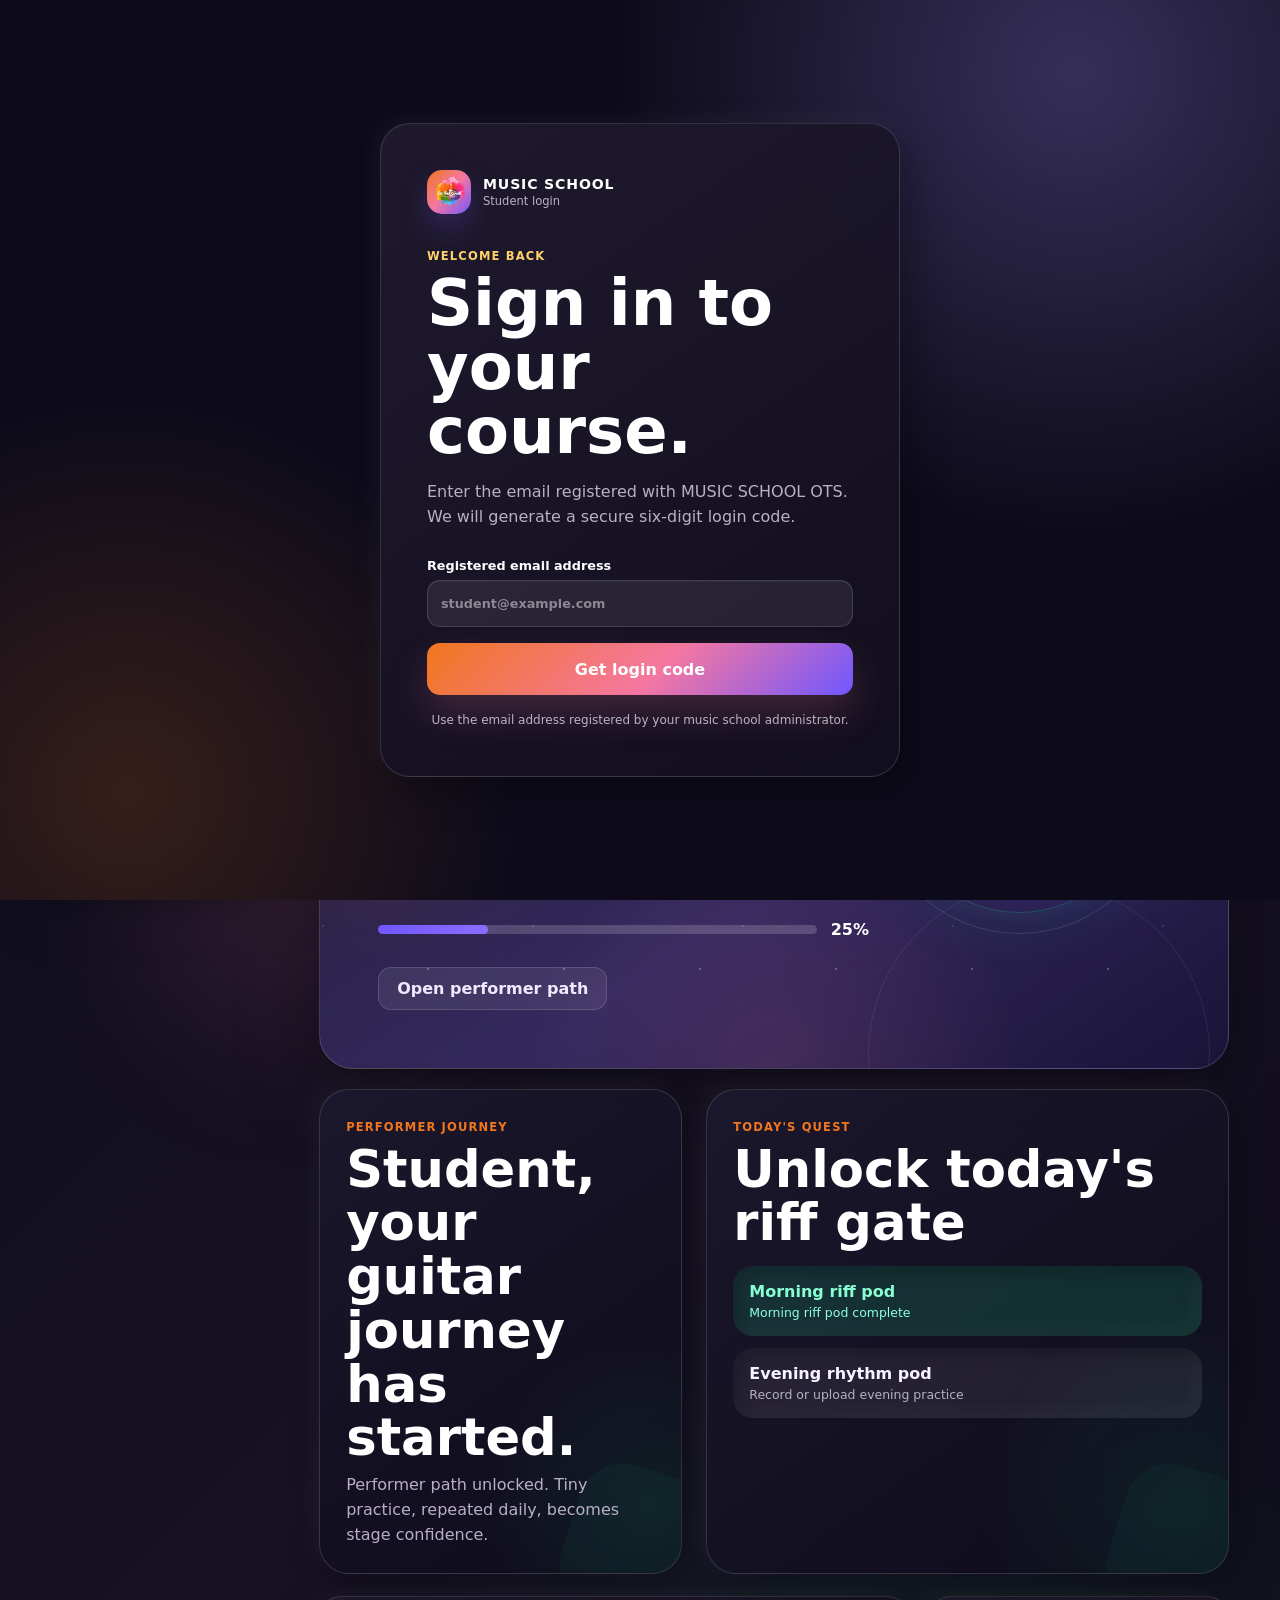
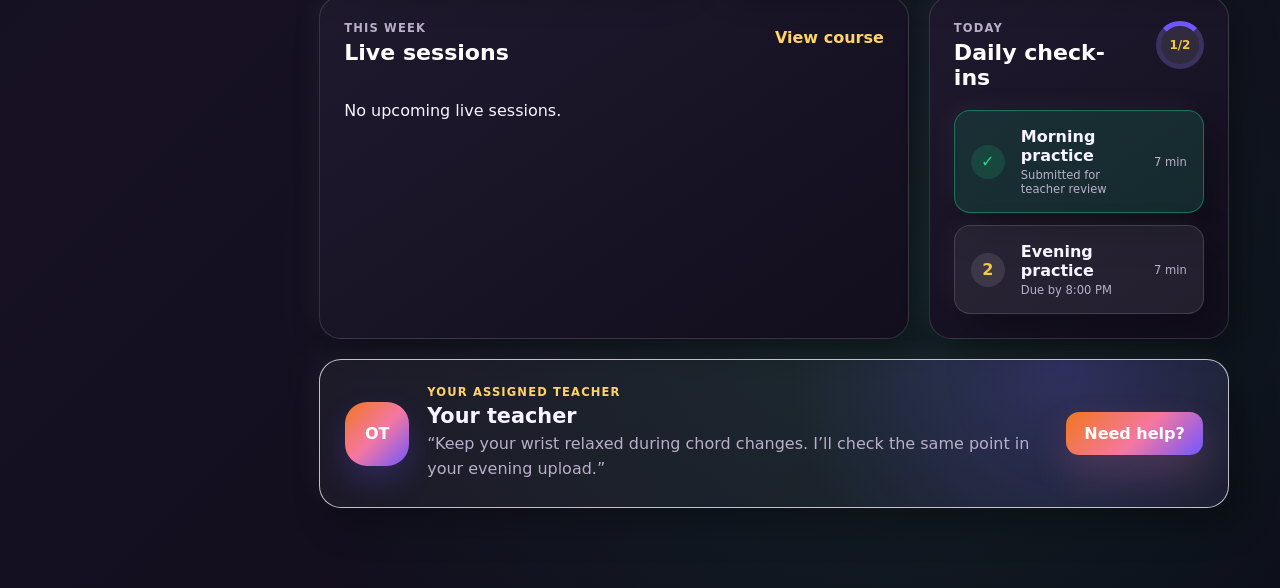
==== index.html @ 5a582634 "Add files via upload" ====
<!doctype html>
<html lang="en">
<head>
  <meta charset="utf-8">
  <meta name="viewport" content="width=device-width, initial-scale=1">
  <meta name="theme-color" content="#111426">
  <meta name="description" content="MUSIC SCHOOL OTS guided 12-week music learning app">
  <title>MUSIC SCHOOL OTS</title>
  <link rel="icon" type="image/png" sizes="32x32" href="favicon-32x32.png">
  <link rel="icon" type="image/png" sizes="16x16" href="favicon-16x16.png">
  <link rel="apple-touch-icon" sizes="180x180" href="apple-touch-icon.png">
  <link rel="manifest" href="manifest.webmanifest">
  <link rel="stylesheet" href="styles.css">
</head>
<body>
  <div class="ambient ambient-one"></div>
  <div class="ambient ambient-two"></div>

  <div class="onboarding" id="student-auth">
    <div class="onboarding-panel auth-panel">
      <div class="brand-lockup">
        <span class="brand-mark"><img src="brand-logo-transparent.png" alt="On The Streets"></span>
        <span>
          <strong>MUSIC SCHOOL</strong>
          <small>Student login</small>
        </span>
      </div>
      <div class="onboarding-copy">
        <p class="eyebrow">WELCOME BACK</p>
        <h1>Sign in to your course.</h1>
        <p>Enter the email registered with MUSIC SCHOOL OTS. We will generate a secure six-digit login code.</p>
      </div>
      <form id="student-email-form" class="stack-form">
        <label>
          Registered email address
          <input id="student-login-email" name="email" type="email" autocomplete="email" placeholder="student@example.com" required>
        </label>
        <button class="button button-primary button-large" type="submit">Get login code</button>
      </form>
      <form id="student-otp-form" class="stack-form" hidden>
        <p class="auth-destination"><span id="otp-delivery-message">Code sent to</span> <strong id="student-otp-email"></strong></p>
        <label>
          Six-digit login code
          <input id="student-login-otp" name="otp" inputmode="numeric" autocomplete="one-time-code" pattern="[0-9]{6}" maxlength="6" placeholder="000000" required>
        </label>
        <button class="button button-primary button-large" type="submit">Verify and sign in</button>
        <button class="text-button auth-back" id="student-change-email" type="button">Use a different email</button>
      </form>
      <div class="development-otp" id="development-otp" hidden>
        <span>Temporary login code</span>
        <strong id="development-otp-code"></strong>
      </div>
      <p class="auth-error" id="student-auth-error" hidden></p>
      <div class="admission-card" id="student-admission-card" hidden>
        <span class="admission-icon">OTS</span>
        <div>
          <strong>We would love to have you as a student.</strong>
          <p>Your email is not added to the current student list yet. Please contact us, and we will arrange a short interview before you step into the course.</p>
          <a class="button button-primary" id="student-apply-whatsapp" href="https://wa.me/919841610111?text=Hi%20MUSIC%20SCHOOL%20OTS%2C%20I%20wanna%20apply%20for%20the%20music%20course." target="_blank" rel="noopener">Apply now on WhatsApp</a>
        </div>
      </div>
      <p class="microcopy">Use the email address registered by your music school administrator.</p>
    </div>
  </div>

  <div class="practice-gate" id="practice-gate" hidden>
    <section class="practice-gate-card">
      <span class="practice-gate-icon">7</span>
      <p class="eyebrow">DAILY PRACTICE REQUIRED</p>
      <h1 id="practice-gate-title">Upload your morning practice</h1>
      <p id="practice-gate-message">Your course path opens after today's required practice is submitted. Home, Check-in, Feedback and Profile stay open.</p>
      <div class="practice-gate-actions">
        <button class="button button-primary button-large" id="practice-gate-upload">Upload practice now</button>
        <button class="button button-secondary" id="practice-gate-snooze">Snooze reminder for 10 minutes</button>
      </div>
      <small>Snoozing hides this reminder. The Course tab stays paused until practice is submitted.</small>
    </section>
  </div>

  <div class="app-shell" id="app-shell" inert aria-hidden="true">
    <aside class="sidebar">
      <div class="brand-lockup sidebar-brand">
        <span class="brand-mark"><img src="brand-logo-transparent.png" alt="On The Streets"></span>
        <span>
          <strong>MUSIC SCHOOL</strong>
          <small>12-week guided course</small>
        </span>
      </div>

      <nav class="side-nav" aria-label="Primary navigation">
        <button class="nav-item is-active" data-view="home">
          <svg viewBox="0 0 24 24" aria-hidden="true"><path d="M3 11.5 12 4l9 7.5v8a1 1 0 0 1-1 1h-5v-6H9v6H4a1 1 0 0 1-1-1z"/></svg>
          <span>Home</span>
        </button>
        <button class="nav-item" data-view="course">
          <svg viewBox="0 0 24 24" aria-hidden="true"><path d="M5 4h11a3 3 0 0 1 3 3v13H7a3 3 0 0 1-3-3V5a1 1 0 0 1 1-1Zm2 12h9V7H7a1 1 0 0 0-1 1v8.17A3 3 0 0 1 7 16Z"/></svg>
          <span>Course</span>
        </button>
        <button class="nav-item" data-view="checkin">
          <svg viewBox="0 0 24 24" aria-hidden="true"><path d="M4 6h11a2 2 0 0 1 2 2v1l4-2v10l-4-2v1a2 2 0 0 1-2 2H4a2 2 0 0 1-2-2V8a2 2 0 0 1 2-2Zm2 6 2.5 2.5L14 9l-1.5-1.5-4 4-1-1Z"/></svg>
          <span>Check-in</span>
        </button>
        <button class="nav-item" data-view="feedback">
          <svg viewBox="0 0 24 24" aria-hidden="true"><path d="M4 4h16a2 2 0 0 1 2 2v10a2 2 0 0 1-2 2H9l-5 3v-3a2 2 0 0 1-2-2V6a2 2 0 0 1 2-2Zm3 5h10V7H7Zm0 4h7v-2H7Z"/></svg>
          <span>Feedback</span>
        </button>
        <button class="nav-item" data-view="profile">
          <svg viewBox="0 0 24 24" aria-hidden="true"><path d="M12 12a4 4 0 1 0 0-8 4 4 0 0 0 0 8Zm-8 8a8 8 0 0 1 16 0Z"/></svg>
          <span>Profile</span>
        </button>
      </nav>

      <div class="sidebar-support">
        <span class="status-dot"></span>
        <div>
          <strong>Your teacher is active</strong>
          <small>Typical review: within 12 hours</small>
        </div>
      </div>
    </aside>

    <div class="main-column">
      <header class="topbar">
        <div class="mobile-brand">
          <span class="brand-mark"><img src="brand-logo-transparent.png" alt="On The Streets"></span>
          <strong>MUSIC SCHOOL</strong>
        </div>
        <div class="topbar-copy">
          <p class="eyebrow" id="today-label">MONDAY, 15 JUNE</p>
          <h2 id="topbar-title">Your learning dashboard</h2>
        </div>
        <div class="topbar-actions">
          <button class="icon-button" id="notification-button" aria-label="Notifications">
            <svg viewBox="0 0 24 24" aria-hidden="true"><path d="M18 16v-5a6 6 0 1 0-12 0v5l-2 2h16Zm-8 4h4a2 2 0 0 1-4 0Z"/></svg>
            <span class="notification-dot"></span>
          </button>
          <button class="avatar-button" data-view="profile" aria-label="Open profile" id="avatar-button">R</button>
        </div>
      </header>

      <main>
        <section class="view is-active" id="view-home" data-title="Your learning dashboard">
          <div class="hero-card">
            <div class="hero-content">
              <p class="eyebrow light">GUITAR CRASH COURSE</p>
              <h1>Week <span id="hero-week">3</span> performer path</h1>
              <p id="hero-goal">Everyone is aiming to become a performer. See where you stand, then move one practice pod forward.</p>
              <div class="hero-progress-row">
                <div class="progress-track progress-track-dark">
                  <span id="hero-progress-bar"></span>
                </div>
                <strong id="hero-progress-text">25%</strong>
              </div>
              <button class="button button-light" data-view="course">Open performer path</button>
            </div>
            <div class="hero-orbit" aria-hidden="true">
              <span class="orbit-ring"></span>
              <span class="orbit-core">W<span id="orbit-week">3</span></span>
            </div>
          </div>

          <section class="week-focus-grid" aria-label="Teacher week goal and notes">
            <article class="week-goal-card clay-card">
              <span class="quest-kicker">GOAL FOR THIS WEEK</span>
              <h2 id="dashboard-week-goal">Complete your weekly practice goal.</h2>
              <p id="dashboard-week-focus">Your teacher will set the exact focus for this week.</p>
              <div class="teacher-goal-progress">
                <div class="progress-track progress-track-dark">
                  <span id="dashboard-week-progress-bar"></span>
                </div>
                <strong id="dashboard-week-progress-text">0%</strong>
              </div>
              <small id="dashboard-week-pods">0 of 4 practice pods completed</small>
            </article>

            <article class="teacher-notes-card clay-card">
              <span class="quest-kicker">NOTES BOX</span>
              <h2>Notes from <span data-teacher-first-name>your teacher</span></h2>
              <p id="dashboard-teacher-notes">Your teacher's notes will appear here after the weekly plan is updated.</p>
            </article>
          </section>

          <div class="stats-grid">
            <article class="stat-card">
              <span class="stat-label">Practice streak</span>
              <strong><span id="streak-count">6</span> days</strong>
              <small>Best streak: 11 days</small>
            </article>
            <article class="stat-card">
              <span class="stat-label">Weekly attendance</span>
              <strong>2 sessions</strong>
              <small>Tuesday and Friday</small>
            </article>
            <article class="stat-card">
              <span class="stat-label">Teacher reviews</span>
              <strong id="review-count">9 received</strong>
              <small>Average response: 6 hours</small>
            </article>
          </div>

          <section class="motivation-grid">
            <article class="quest-card clay-card" id="first-login-quest">
              <span class="quest-kicker">PERFORMER JOURNEY</span>
              <h2 id="welcome-quest-title">You chose guitar. That is the first stage win.</h2>
              <p id="welcome-quest-copy">Stay tiny and consistent. Every practice video is proof that you are moving closer to stage confidence.</p>
            </article>

            <article class="quest-card clay-card">
              <span class="quest-kicker">TODAY'S QUEST</span>
              <h2>Unlock today's riff gate</h2>
              <div class="quest-pods" id="daily-quest-pods">
                <button class="quest-pod" type="button" data-quest-pod="morning" data-checkin-period="morning">
                  <strong>Morning riff pod</strong>
                  <span id="morning-quest-status">Waiting for practice</span>
                </button>
                <button class="quest-pod" type="button" data-quest-pod="evening" data-checkin-period="evening">
                  <strong>Evening rhythm pod</strong>
                  <span id="evening-quest-status">Waiting for practice</span>
                </button>
              </div>
            </article>
          </section>

          <section class="performer-journey-panel">
            <div class="journey-copy">
              <p class="journey-kicker">GUITAR CRASH COURSE JOURNEY</p>
              <h2 id="performer-title">Your week goal performer path.</h2>
              <p id="performer-copy">Move one practice pod forward at a time. This path shows your weekly activity and the next stage you are working toward.</p>
            </div>
            <div class="journey-experience">
              <section class="speedometer-card" aria-label="Weekly activity speedometer">
                <div class="journey-stats journey-speed-stats">
                  <article>
                    <strong id="group-active-count">10</strong>
                    <span>students moving</span>
                  </article>
                  <article>
                    <strong id="your-journey-rank">#1</strong>
                    <span>your current stand</span>
                  </article>
                  <article>
                    <strong id="group-pods-count">0</strong>
                    <span>pods this week</span>
                  </article>
                </div>
                <div class="speedometer-gauge">
                  <svg viewBox="0 0 240 140" role="img" aria-label="This week activity progress">
                    <path class="gauge-track" pathLength="100" d="M28 116 A92 92 0 0 1 212 116"></path>
                    <path class="gauge-fill" id="weekly-activity-arc" pathLength="100" d="M28 116 A92 92 0 0 1 212 116"></path>
                  </svg>
                  <div class="gauge-center">
                    <strong><span id="weekly-activity-count">0</span>/<span id="weekly-activity-target">4</span></strong>
                    <span>This week activity</span>
                  </div>
                </div>
                <h3 id="weekly-activity-message">Start with one practice pod today.</h3>
                <div class="activity-mini-track" id="activity-mini-track" aria-label="Weekly milestone steps"></div>
              </section>

              <section class="space-roadmap-card" aria-label="Performer roadmap">
                <div class="roadmap-title-row">
                  <div>
                    <span>Performer Roadmap</span>
                    <strong id="roadmap-action-title">Move your badge through this week's goal</strong>
                  </div>
                  <button class="journey-cta" id="view-leaderboard-button" type="button">View leaderboard</button>
                </div>
                <div class="performer-map space-roadmap" id="performer-map"></div>
              </section>
            </div>
          </section>

          <section class="hall-panel">
            <div class="hall-heading">
              <div>
                <p class="journey-kicker">GUITAR HALL OF FAME</p>
                <h2 id="hall-title">Recent performers from your batch</h2>
              </div>
              <span id="hall-week-copy">Week progress</span>
            </div>
            <div class="fame-strip" id="hall-of-fame-list"></div>
            <div class="weekly-progress-list" id="weekly-progress-list"></div>
            <div class="leaderboard-list" id="leaderboard-list"></div>
          </section>

          <div class="dashboard-grid">
            <section class="panel">
              <div class="section-heading">
                <div>
                  <p class="eyebrow">THIS WEEK</p>
                  <h2>Live sessions</h2>
                </div>
                <button class="text-button" data-view="course">View course</button>
              </div>
              <div class="session-list">
                <article class="session-card">
                  <div class="session-date">
                    <strong>TUE</strong>
                    <span>16</span>
                  </div>
                  <div class="session-copy">
                    <span class="tag tag-purple">Session 1</span>
                    <h3>Chord shapes and timing</h3>
                    <p>6:00 PM - 6:45 PM with <span data-teacher-display-name>Your teacher</span></p>
                  </div>
                  <button class="button button-secondary join-session" data-room="ots-weekly-session-1">Join classroom</button>
                </article>
                <article class="session-card">
                  <div class="session-date">
                    <strong>FRI</strong>
                    <span>19</span>
                  </div>
                  <div class="session-copy">
                    <span class="tag tag-yellow">Session 2</span>
                    <h3>Strumming and weekly review</h3>
                    <p>6:00 PM - 6:45 PM with <span data-teacher-display-name>Your teacher</span></p>
                  </div>
                  <button class="button button-secondary join-session" data-room="ots-weekly-session-2">Join classroom</button>
                </article>
              </div>
            </section>

            <section class="panel daily-panel">
              <div class="section-heading">
                <div>
                  <p class="eyebrow">TODAY</p>
                  <h2>Daily check-ins</h2>
                </div>
                <span class="completion-ring" id="daily-ring">1/2</span>
              </div>
              <div class="daily-list">
                <button class="daily-item is-complete" data-view="checkin" id="home-morning-item">
                  <span class="check-icon">✓</span>
                  <span>
                    <strong>Morning practice</strong>
                    <small id="home-morning-status">Reviewed by your teacher</small>
                  </span>
                  <span class="daily-time">7 min</span>
                </button>
                <button class="daily-item" data-view="checkin" id="home-evening-item">
                  <span class="check-icon">2</span>
                  <span>
                    <strong>Evening practice</strong>
                    <small id="home-evening-status">Due by 8:00 PM</small>
                  </span>
                  <span class="daily-time">7 min</span>
                </button>
              </div>
            </section>
          </div>

          <section class="teacher-banner">
            <div class="teacher-avatar" data-teacher-initials>OT</div>
            <div>
              <p class="eyebrow">YOUR ASSIGNED TEACHER</p>
              <h2 data-teacher-display-name>Your teacher</h2>
              <p>“Keep your wrist relaxed during chord changes. I’ll check the same point in your evening upload.”</p>
            </div>
            <button class="button button-primary open-help-call">Need help?</button>
          </section>
        </section>

        <section class="view" id="view-course" data-title="Your 12-week course">
          <div class="page-intro">
            <div>
              <p class="eyebrow">PERSONALISED LEARNING PATH</p>
              <h1 id="course-heading">Your 12-week <span id="course-instrument">Guitar</span> course</h1>
              <p id="course-description">Each week combines teacher-led sessions with your personal daily practice plan.</p>
            </div>
            <div class="course-progress-card">
              <strong id="course-progress-percent">25%</strong>
              <span>Course progress</span>
            </div>
          </div>

          <div class="course-summary panel">
            <div>
              <span class="summary-number" id="course-summary-weeks">12</span>
              <span>Structured weeks</span>
            </div>
            <div>
              <span class="summary-number" id="course-summary-sessions">24</span>
              <span>Live sessions</span>
            </div>
            <div>
              <span class="summary-number" id="course-summary-practice">168</span>
              <span>Practice check-ins</span>
            </div>
            <div>
              <span class="summary-number">1</span>
              <span>Final performance</span>
            </div>
          </div>

          <div class="week-list" id="week-list"></div>
        </section>

        <section class="view" id="view-checkin" data-title="Daily practice check-in">
          <div class="page-intro">
            <div>
              <p class="eyebrow">DAILY ACCOUNTABILITY</p>
              <h1 id="practice-plan-title">Two videos. 7 mins of focus.</h1>
              <p id="practice-plan-description">Aim for 7 mins. Even a 1-minute practice can be submitted for review and earns partial progress points.</p>
            </div>
            <div class="streak-pill">
              <span class="status-dot"></span>
              <strong><span id="checkin-streak">6</span>-day streak</strong>
            </div>
          </div>

          <div class="teacher-focus">
            <div class="teacher-avatar small" data-teacher-initials>OT</div>
            <div>
              <span class="tag tag-purple">Teacher focus</span>
              <p>Keep your wrist relaxed and practise the G-to-C change slowly.</p>
            </div>
          </div>

          <div class="checkin-grid">
            <article class="upload-card" data-period="morning">
              <div class="upload-heading">
                <div>
                  <p class="eyebrow">MORNING</p>
                  <h2 id="morning-practice-requirement">7-minute focus goal</h2>
                </div>
                <span class="upload-status is-reviewed" id="morning-status-badge">Reviewed</span>
              </div>
              <div class="video-preview" id="morning-preview">
                <span class="video-placeholder-icon">▶</span>
                <strong id="morning-file-label">morning-practice.mp4</strong>
                <small id="morning-upload-time">Uploaded at 7:18 AM</small>
              </div>
              <div class="practice-action-row">
                <button class="button button-primary" type="button" data-record-practice="morning">Record video</button>
                <label class="button button-secondary upload-label">
                  Upload video
                  <input type="file" accept="video/*" data-upload-input="morning" hidden>
                </label>
              </div>
              <button class="button button-primary submit-upload" data-submit-upload="morning" hidden>Submit morning video</button>
              <button class="text-button remove-pending-upload" data-remove-upload="morning" hidden>Remove pending upload</button>
            </article>

            <article class="upload-card" data-period="evening">
              <div class="upload-heading">
                <div>
                  <p class="eyebrow">EVENING</p>
                  <h2 id="evening-practice-requirement">7-minute focus goal</h2>
                </div>
                <span class="upload-status" id="evening-status-badge">Due today</span>
              </div>
              <div class="video-preview is-empty" id="evening-preview">
                <span class="video-placeholder-icon">+</span>
                <strong id="evening-file-label">Record or upload a video</strong>
                <small id="evening-upload-time">Due by 8:00 PM</small>
              </div>
              <div class="practice-action-row">
                <button class="button button-primary" type="button" data-record-practice="evening">Record video</button>
                <label class="button button-secondary upload-label">
                  Upload video
                  <input type="file" accept="video/*" data-upload-input="evening" hidden>
                </label>
              </div>
              <button class="button button-primary submit-upload" data-submit-upload="evening" hidden>Submit evening video</button>
              <button class="text-button remove-pending-upload" data-remove-upload="evening" hidden>Remove pending upload</button>
            </article>
          </div>

          <section class="panel">
            <div class="section-heading">
              <div>
                <p class="eyebrow">THIS WEEK</p>
                <h2>Check-in history</h2>
              </div>
              <span class="tag tag-green">10 of 12 submitted</span>
            </div>
            <div class="history-list" id="history-list"></div>
          </section>
        </section>

        <section class="view" id="view-feedback" data-title="Teacher feedback">
          <div class="page-intro">
            <div>
              <p class="eyebrow">COMMENTS AND CORRECTIONS</p>
              <h1>Feedback from <span data-teacher-first-name>your teacher</span></h1>
              <p>Use each review as the focus for your next practice check-in.</p>
            </div>
            <button class="button button-primary open-help-call">Set up a help call</button>
          </div>

          <div class="help-call-banner" id="scheduled-call-banner" hidden>
            <div>
              <span class="tag tag-green">Help call scheduled</span>
              <h3 id="scheduled-call-title">Wednesday at 7:00 PM</h3>
              <p><span data-teacher-first-name>Your teacher</span> will meet you for a focused correction call.</p>
            </div>
            <div class="help-call-actions">
              <button class="button button-primary" id="join-help-classroom">Join classroom</button>
              <button class="text-button" id="cancel-help-call">Cancel</button>
            </div>
          </div>

          <div class="feedback-list" id="feedback-list"></div>
        </section>

        <section class="view" id="view-profile" data-title="Profile and preferences">
          <div class="page-intro">
            <div>
              <p class="eyebrow">YOUR ACCOUNT</p>
              <h1>Profile and preferences</h1>
              <p>Manage student details, practice reminders and parent visibility.</p>
            </div>
          </div>

          <div class="profile-grid">
            <section class="panel">
              <div class="profile-heading">
                <div class="profile-avatar" id="profile-avatar">R</div>
                <div>
                  <h2 id="profile-display-name">Riya</h2>
                  <p><span id="profile-display-instrument">Guitar</span> learner · Week <span id="profile-display-week">3</span> of 12</p>
                </div>
              </div>
              <form id="profile-form" class="stack-form compact">
                <label>
                  Login email
                  <input id="profile-email" type="email" disabled>
                </label>
                <label>
                  Student name
                  <input id="profile-name" required>
                </label>
                <label>
                  Learning goal
                  <input id="profile-goal" required>
                </label>
                <button class="button button-primary" type="submit">Save profile</button>
              </form>
            </section>

            <section class="panel preferences-panel">
              <p class="eyebrow">NOTIFICATIONS</p>
              <h2>Keep the routine on track</h2>
              <label class="toggle-row">
                <span>
                  <strong>Morning reminder</strong>
                  <small>Reminder at 7:00 AM</small>
                </span>
                <input type="checkbox" data-setting="morningReminder" checked>
                <span class="toggle"></span>
              </label>
              <label class="toggle-row">
                <span>
                  <strong>Evening reminder</strong>
                  <small>Reminder at 7:00 PM</small>
                </span>
                <input type="checkbox" data-setting="eveningReminder" checked>
                <span class="toggle"></span>
              </label>
              <label class="toggle-row">
                <span>
                  <strong>Parent progress updates</strong>
                  <small>Weekly attendance and practice report</small>
                </span>
                <input type="checkbox" data-setting="parentUpdates" checked>
                <span class="toggle"></span>
              </label>
            </section>
          </div>

          <section class="teacher-banner profile-teacher">
            <div class="teacher-avatar" data-teacher-initials>OT</div>
            <div>
              <p class="eyebrow">ASSIGNED TEACHER</p>
              <h2 data-teacher-display-name>Your teacher</h2>
              <p>Available for two scheduled sessions weekly and focused help calls when needed.</p>
            </div>
            <button class="button button-secondary open-help-call">Request call</button>
          </section>

          <button class="danger-link" id="student-logout">Sign out of student account</button>
        </section>
      </main>
    </div>

    <nav class="bottom-nav" aria-label="Mobile navigation">
      <button class="nav-item is-active" data-view="home">
        <svg viewBox="0 0 24 24" aria-hidden="true"><path d="M3 11.5 12 4l9 7.5v8a1 1 0 0 1-1 1h-5v-6H9v6H4a1 1 0 0 1-1-1z"/></svg>
        <span>Home</span>
      </button>
      <button class="nav-item" data-view="course">
        <svg viewBox="0 0 24 24" aria-hidden="true"><path d="M5 4h11a3 3 0 0 1 3 3v13H7a3 3 0 0 1-3-3V5a1 1 0 0 1 1-1Zm2 12h9V7H7a1 1 0 0 0-1 1v8.17A3 3 0 0 1 7 16Z"/></svg>
        <span>Course</span>
      </button>
      <button class="nav-item" data-view="checkin">
        <svg viewBox="0 0 24 24" aria-hidden="true"><path d="M4 6h11a2 2 0 0 1 2 2v1l4-2v10l-4-2v1a2 2 0 0 1-2 2H4a2 2 0 0 1-2-2V8a2 2 0 0 1 2-2Zm2 6 2.5 2.5L14 9l-1.5-1.5-4 4-1-1Z"/></svg>
        <span>Check-in</span>
      </button>
      <button class="nav-item" data-view="feedback">
        <svg viewBox="0 0 24 24" aria-hidden="true"><path d="M4 4h16a2 2 0 0 1 2 2v10a2 2 0 0 1-2 2H9l-5 3v-3a2 2 0 0 1-2-2V6a2 2 0 0 1 2-2Zm3 5h10V7H7Zm0 4h7v-2H7Z"/></svg>
        <span>Feedback</span>
      </button>
      <button class="nav-item" data-view="profile">
        <svg viewBox="0 0 24 24" aria-hidden="true"><path d="M12 12a4 4 0 1 0 0-8 4 4 0 0 0 0 8Zm-8 8a8 8 0 0 1 16 0Z"/></svg>
        <span>Profile</span>
      </button>
    </nav>
  </div>

  <dialog class="modal" id="help-call-modal">
    <form method="dialog" class="modal-card" id="help-call-form">
      <button class="modal-close" value="cancel" aria-label="Close">×</button>
      <p class="eyebrow">EXTRA TEACHER SUPPORT</p>
      <h2>Set up a help call</h2>
      <p>Choose a 20-minute slot with <span data-teacher-first-name>your teacher</span> for a focused correction or question.</p>
      <div class="slot-grid" id="slot-grid"></div>
      <label>
        What do you need help with?
        <textarea id="help-topic" rows="3" placeholder="Example: I am struggling with the G-to-C transition."></textarea>
      </label>
      <button class="button button-primary button-large" id="confirm-help-call" value="default">Confirm help call</button>
    </form>
  </dialog>

  <dialog class="modal" id="welcome-modal">
    <div class="modal-card celebration-card">
      <p class="eyebrow">FIRST STEP UNLOCKED</p>
      <h2 id="welcome-modal-title">Congrats on choosing to learn a new skill.</h2>
      <p>You can definitely do this. Start with one small practice pod today, and let the streak build from there.</p>
      <button class="button button-primary button-large" id="welcome-modal-close" type="button">Start my journey</button>
    </div>
  </dialog>

  <dialog class="modal recorder-modal" id="practice-recorder-modal">
    <div class="modal-card recorder-card">
      <button class="modal-close" id="close-practice-recorder" type="button" aria-label="Close">X</button>
      <p class="eyebrow" id="recorder-period-label">MORNING PRACTICE</p>
      <h2>Record inside the app</h2>
      <p id="recorder-helper">Allow camera and microphone, then record your practice video.</p>
      <div class="recorder-stage">
        <video id="practice-recorder-preview" autoplay muted playsinline></video>
        <div class="recorder-empty" id="practice-recorder-empty">
          <strong>Camera preview</strong>
          <small>Recording starts only after you press Start.</small>
        </div>
      </div>
      <div class="recorder-timer" id="practice-recorder-timer">00:00</div>
      <div class="recorder-actions">
        <button class="button button-primary" id="start-practice-recording" type="button">Start recording</button>
        <button class="button button-secondary" id="stop-practice-recording" type="button" disabled>Stop</button>
        <button class="button button-primary" id="use-practice-recording" type="button" disabled>Use this video</button>
      </div>
    </div>
  </dialog>

  <dialog class="classroom-modal" id="classroom-modal">
    <div class="classroom-shell">
      <header class="classroom-header">
        <div>
          <p class="eyebrow">OTS CLASSROOM</p>
          <h2>Live lesson with <span data-teacher-display-name>Your teacher</span></h2>
        </div>
        <button class="modal-close classroom-close" id="close-classroom" type="button" aria-label="Leave classroom">X</button>
      </header>
      <div class="classroom-stage">
        <video id="classroom-preview" autoplay muted playsinline></video>
        <div class="classroom-empty" id="classroom-empty">
          <span data-teacher-initials>OT</span>
          <strong>Camera preview</strong>
          <small>Allow camera and microphone to prepare for class.</small>
        </div>
      </div>
      <div class="classroom-controls">
        <button class="button button-secondary" id="toggle-classroom-mic" type="button">Mute microphone</button>
        <button class="button button-secondary" id="toggle-classroom-camera" type="button">Turn camera off</button>
        <a class="button button-primary" id="open-live-room" href="#" target="classroom-room">Enter live room</a>
      </div>
      <p class="classroom-note">The live room opens inside this app. Camera preview stays local until you enter the room.</p>
      <iframe id="classroom-frame" name="classroom-room" title="OTS live classroom" allow="camera; microphone; fullscreen; display-capture" hidden></iframe>
    </div>
  </dialog>

  <div class="toast" id="toast" role="status" aria-live="polite"></div>

  <script src="app.js"></script>
</body>
</html>
---- styles.css ----
:root {
  --navy: #111426;
  --navy-soft: #24283e;
  --purple: #7057ff;
  --purple-dark: #5840e8;
  --purple-pale: #eeeafe;
  --cream: #fff8ee;
  --yellow: #ffc857;
  --green: #1e9b68;
  --green-pale: #e7f7ef;
  --ink: #171923;
  --muted: #686d7c;
  --line: #dedfe7;
  --surface: #ffffff;
  --background: #f6f4f9;
  --danger: #bd3a47;
  --shadow: 0 20px 55px rgba(36, 27, 78, 0.1);
  --clay-shadow: 10px 14px 28px rgba(104, 88, 177, 0.16), -8px -8px 20px rgba(255, 255, 255, 0.92);
  --clay-inset: inset 7px 7px 16px rgba(104, 88, 177, 0.13), inset -8px -8px 18px rgba(255, 255, 255, 0.9);
  --radius-xl: 30px;
  --radius-lg: 22px;
  --radius-md: 16px;
}

* {
  box-sizing: border-box;
}

html {
  scroll-behavior: smooth;
}

body {
  margin: 0;
  min-width: 320px;
  background:
    radial-gradient(circle at 12% 8%, rgba(255, 210, 112, 0.38), transparent 28%),
    radial-gradient(circle at 88% 10%, rgba(190, 174, 255, 0.48), transparent 30%),
    linear-gradient(135deg, #fff8ee 0%, #f6f2ff 44%, #eef8ff 100%);
  color: var(--ink);
  font-family: Inter, ui-sans-serif, system-ui, -apple-system, BlinkMacSystemFont, "Segoe UI", sans-serif;
  -webkit-font-smoothing: antialiased;
}

button,
input,
select,
textarea {
  font: inherit;
}

button {
  color: inherit;
}

.ambient {
  position: fixed;
  z-index: -1;
  border-radius: 50%;
  filter: blur(90px);
  opacity: 0.26;
  pointer-events: none;
}

.ambient-one {
  width: 340px;
  height: 340px;
  top: -140px;
  right: 8%;
  background: #baaaff;
}

.ambient-two {
  width: 300px;
  height: 300px;
  bottom: -120px;
  left: 12%;
  background: #ffe1a1;
}

[hidden] {
  display: none !important;
}

.app-shell {
  min-height: 100vh;
}

.practice-gate {
  position: fixed;
  inset: 0;
  z-index: 95;
  display: grid;
  place-items: center;
  padding: 22px;
  background:
    radial-gradient(circle at 18% 18%, rgba(245, 119, 161, 0.16), transparent 28%),
    radial-gradient(circle at 82% 20%, rgba(98, 87, 158, 0.24), transparent 32%),
    rgba(6, 5, 14, 0.9);
  backdrop-filter: blur(18px);
}

.practice-gate-card {
  position: relative;
  overflow: hidden;
  width: min(520px, 100%);
  padding: clamp(28px, 6vw, 48px);
  border-radius: var(--radius-xl);
  border: 1px solid rgba(244, 240, 255, 0.14);
  background:
    radial-gradient(circle at 50% -10%, rgba(245, 119, 161, 0.2), transparent 36%),
    radial-gradient(circle at 88% 18%, rgba(25, 230, 140, 0.12), transparent 28%),
    linear-gradient(145deg, rgba(28, 24, 45, 0.98), rgba(13, 11, 26, 0.96));
  box-shadow: 0 34px 90px rgba(0, 0, 0, 0.48), inset 0 1px 0 rgba(255, 255, 255, 0.08);
  color: #f4f0ff;
  text-align: center;
}

.practice-gate-card::before {
  position: absolute;
  inset: 0;
  opacity: 0.46;
  background-image:
    radial-gradient(circle, rgba(255, 255, 255, 0.5) 0 1px, transparent 1.5px),
    radial-gradient(circle, rgba(255, 255, 255, 0.22) 0 1px, transparent 1.5px);
  background-position: 28px 22px, 86px 74px;
  background-size: 120px 130px, 170px 160px;
  content: "";
}

.practice-gate-card::after {
  position: absolute;
  right: -90px;
  bottom: -120px;
  width: 260px;
  height: 260px;
  border-radius: 50%;
  background: radial-gradient(circle, rgba(240, 119, 30, 0.26), transparent 64%);
  content: "";
}

.practice-gate-card > * {
  position: relative;
  z-index: 1;
}

.practice-gate-icon {
  display: grid;
  width: 72px;
  height: 72px;
  margin: 0 auto 22px;
  place-items: center;
  border-radius: 24px;
  background: linear-gradient(135deg, #f0771e, #f577a1);
  color: white;
  font-size: 2rem;
  font-weight: 900;
  box-shadow: 0 16px 34px rgba(245, 119, 161, 0.28);
}

.practice-gate-card h1 {
  margin: 9px 0 12px;
  color: #ffffff;
  font-size: clamp(2rem, 7vw, 3.4rem);
  line-height: 1;
  letter-spacing: -0.04em;
}

.practice-gate-card > p:not(.eyebrow) {
  margin: 0 auto 22px;
  color: rgba(244, 240, 255, 0.72);
  line-height: 1.6;
}

.practice-gate-actions {
  display: grid;
  gap: 10px;
}

.practice-gate-actions .button {
  min-height: 58px;
}

.practice-gate-actions .button-secondary {
  border: 1px solid rgba(244, 240, 255, 0.16);
  background: rgba(244, 240, 255, 0.1);
  color: #ffffff;
  box-shadow: none;
}

.practice-gate-card small {
  display: block;
  margin-top: 18px;
  color: rgba(244, 240, 255, 0.62);
  line-height: 1.5;
}

.app-shell.is-practice-locked [data-view="course"] {
  opacity: 0.48;
}

.sidebar {
  position: fixed;
  inset: 0 auto 0 0;
  z-index: 20;
  display: flex;
  width: 248px;
  flex-direction: column;
  padding: 28px 22px;
  background: var(--navy);
  color: white;
}

.brand-lockup {
  display: flex;
  align-items: center;
  gap: 12px;
}

.brand-lockup > span:last-child {
  display: grid;
  gap: 2px;
}

.brand-lockup strong {
  font-size: 0.88rem;
  letter-spacing: 0.06em;
}

.brand-lockup small {
  color: #aeb3c7;
  font-size: 0.72rem;
}

.brand-mark {
  display: grid;
  width: 44px;
  height: 44px;
  place-items: center;
  border-radius: 15px;
  overflow: hidden;
  background: #e5f7f8;
  box-shadow: inset 0 0 0 1px rgba(255, 255, 255, 0.55), 0 14px 30px rgba(112, 87, 255, 0.2);
}

.brand-mark img {
  width: 86%;
  height: 86%;
  object-fit: contain;
}

.sidebar-brand {
  margin-bottom: 42px;
}

.side-nav {
  display: grid;
  gap: 8px;
}

.nav-item {
  display: flex;
  align-items: center;
  gap: 13px;
  width: 100%;
  border: 0;
  border-radius: 14px;
  background: transparent;
  color: #aeb3c7;
  cursor: pointer;
  font-weight: 700;
  transition: 160ms ease;
}

.side-nav .nav-item {
  padding: 13px 14px;
  text-align: left;
}

.nav-item svg,
.icon-button svg {
  width: 21px;
  height: 21px;
  fill: currentColor;
}

.nav-item:hover,
.nav-item:focus-visible {
  color: white;
  background: rgba(255, 255, 255, 0.06);
}

.nav-item.is-active {
  background: var(--purple);
  color: white;
}

.sidebar-support {
  display: flex;
  gap: 10px;
  margin-top: auto;
  padding: 15px;
  border: 1px solid rgba(255, 255, 255, 0.1);
  border-radius: 16px;
  background: rgba(255, 255, 255, 0.05);
}

.sidebar-support div {
  display: grid;
  gap: 3px;
}

.sidebar-support strong {
  font-size: 0.78rem;
}

.sidebar-support small {
  color: #9ca2ba;
  font-size: 0.68rem;
  line-height: 1.4;
}

.status-dot {
  display: inline-block;
  flex: 0 0 auto;
  width: 9px;
  height: 9px;
  margin-top: 4px;
  border-radius: 50%;
  background: #39d98a;
  box-shadow: 0 0 0 4px rgba(57, 217, 138, 0.13);
}

.main-column {
  min-height: 100vh;
  margin-left: 248px;
}

.topbar {
  position: sticky;
  top: 0;
  z-index: 15;
  display: flex;
  min-height: 86px;
  align-items: center;
  justify-content: space-between;
  padding: 15px clamp(22px, 4vw, 56px);
  border-bottom: 1px solid rgba(222, 223, 231, 0.75);
  background: rgba(246, 244, 249, 0.88);
  backdrop-filter: blur(18px);
}

.topbar-copy h2 {
  margin: 3px 0 0;
  font-size: 1.15rem;
}

.topbar-actions {
  display: flex;
  align-items: center;
  gap: 10px;
}

.mobile-brand {
  display: none;
  align-items: center;
  gap: 10px;
}

.mobile-brand .brand-mark {
  width: 38px;
  height: 38px;
  border-radius: 13px;
}

.mobile-brand strong {
  font-size: 0.76rem;
}

.icon-button,
.avatar-button {
  position: relative;
  display: grid;
  width: 42px;
  height: 42px;
  place-items: center;
  border: 1px solid var(--line);
  border-radius: 50%;
  background: white;
  cursor: pointer;
}

.avatar-button {
  border-color: var(--navy);
  background: var(--navy);
  color: white;
  font-weight: 800;
}

.notification-dot {
  position: absolute;
  top: 7px;
  right: 7px;
  width: 7px;
  height: 7px;
  border: 2px solid white;
  border-radius: 50%;
  background: var(--purple);
}

main {
  width: min(1180px, 100%);
  margin: 0 auto;
  padding: 38px clamp(22px, 4vw, 56px) 80px;
}

.view {
  display: none;
  animation: view-in 220ms ease;
}

.view.is-active {
  display: block;
}

@keyframes view-in {
  from {
    opacity: 0;
    transform: translateY(6px);
  }
  to {
    opacity: 1;
    transform: translateY(0);
  }
}

.eyebrow {
  margin: 0;
  color: var(--purple);
  font-size: 0.72rem;
  font-weight: 900;
  letter-spacing: 0.1em;
}

.eyebrow.light {
  color: var(--yellow);
}

h1,
h2,
h3,
p {
  overflow-wrap: anywhere;
}

.hero-card {
  position: relative;
  display: grid;
  min-height: 340px;
  grid-template-columns: minmax(0, 1.35fr) minmax(220px, 0.65fr);
  overflow: hidden;
  padding: clamp(30px, 5vw, 58px);
  border-radius: var(--radius-xl);
  background:
    radial-gradient(circle at 80% 10%, rgba(112, 87, 255, 0.46), transparent 38%),
    var(--navy);
  color: white;
  box-shadow: var(--shadow);
}

.hero-card::after {
  position: absolute;
  right: -50px;
  bottom: -110px;
  width: 300px;
  height: 300px;
  border: 1px solid rgba(255, 255, 255, 0.12);
  border-radius: 50%;
  content: "";
}

.hero-content {
  position: relative;
  z-index: 2;
}

.hero-content h1 {
  margin: 12px 0 10px;
  font-size: clamp(2.6rem, 6vw, 4.8rem);
  line-height: 0.95;
}

.hero-content > p:not(.eyebrow) {
  max-width: 590px;
  margin: 0 0 25px;
  color: #c8ccda;
  font-size: 1.02rem;
  line-height: 1.65;
}

.hero-progress-row {
  display: flex;
  max-width: 540px;
  align-items: center;
  gap: 14px;
  margin-bottom: 26px;
}

.progress-track {
  height: 9px;
  flex: 1;
  overflow: hidden;
  border-radius: 999px;
  background: #e4e2ec;
}

.progress-track span {
  display: block;
  width: 25%;
  height: 100%;
  border-radius: inherit;
  background: var(--purple);
  transition: width 300ms ease;
}

.progress-track-dark {
  background: rgba(255, 255, 255, 0.16);
}

.progress-track-dark span {
  background: var(--yellow);
}

.hero-orbit {
  position: relative;
  z-index: 2;
  display: grid;
  min-height: 220px;
  place-items: center;
}

.orbit-ring {
  position: absolute;
  width: 220px;
  height: 220px;
  border: 1px solid rgba(255, 255, 255, 0.2);
  border-radius: 50%;
}

.orbit-ring::before,
.orbit-ring::after {
  position: absolute;
  border: 1px solid rgba(255, 255, 255, 0.12);
  border-radius: 50%;
  content: "";
}

.orbit-ring::before {
  inset: 24px;
}

.orbit-ring::after {
  inset: -22px;
}

.orbit-core {
  display: grid;
  width: 120px;
  height: 120px;
  place-items: center;
  border-radius: 50%;
  background: var(--purple);
  box-shadow: 0 0 50px rgba(112, 87, 255, 0.45);
  font-size: 2.2rem;
  font-weight: 900;
}

.button {
  display: inline-flex;
  min-height: 43px;
  align-items: center;
  justify-content: center;
  padding: 0 18px;
  border: 0;
  border-radius: 13px;
  cursor: pointer;
  font-weight: 800;
  text-decoration: none;
  transition: 160ms ease;
}

.button:hover,
.button:focus-visible {
  transform: translateY(-1px);
}

.button-primary {
  background: var(--purple);
  color: white;
  box-shadow: 0 9px 22px rgba(112, 87, 255, 0.22);
}

.button-primary:hover,
.button-primary:focus-visible {
  background: var(--purple-dark);
}

.button-secondary {
  border: 1px solid var(--line);
  background: white;
  color: var(--navy);
}

.button-light {
  background: white;
  color: var(--navy);
}

.button-large {
  min-height: 52px;
}

.text-button {
  padding: 7px 0;
  border: 0;
  background: transparent;
  color: var(--purple);
  cursor: pointer;
  font-weight: 800;
}

.stats-grid {
  display: grid;
  grid-template-columns: repeat(3, minmax(0, 1fr));
  gap: 16px;
  margin: 20px 0;
}

.stat-card,
.panel {
  border: 1px solid rgba(222, 223, 231, 0.9);
  border-radius: var(--radius-lg);
  background: var(--surface);
  box-shadow: 0 10px 30px rgba(35, 29, 69, 0.045);
}

.stat-card {
  display: grid;
  gap: 5px;
  padding: 22px;
}

.stat-card strong {
  font-size: 1.35rem;
}

.stat-card small,
.stat-label {
  color: var(--muted);
  font-size: 0.78rem;
}

.stat-label {
  font-weight: 700;
}

.dashboard-grid {
  display: grid;
  grid-template-columns: minmax(0, 1.35fr) minmax(300px, 0.65fr);
  gap: 20px;
}

.panel {
  padding: 24px;
}

.section-heading {
  display: flex;
  align-items: flex-start;
  justify-content: space-between;
  gap: 16px;
  margin-bottom: 20px;
}

.section-heading h2,
.upload-heading h2,
.preferences-panel h2 {
  margin: 5px 0 0;
  font-size: 1.38rem;
}

.session-list,
.daily-list,
.history-list,
.feedback-list {
  display: grid;
  gap: 12px;
}

.session-card {
  display: grid;
  grid-template-columns: 58px minmax(0, 1fr) auto;
  align-items: center;
  gap: 15px;
  padding: 15px;
  border: 1px solid var(--line);
  border-radius: var(--radius-md);
}

.session-date {
  display: grid;
  min-height: 58px;
  place-items: center;
  border-radius: 14px;
  background: var(--purple-pale);
  color: var(--purple);
}

.session-date strong {
  font-size: 0.65rem;
  letter-spacing: 0.08em;
}

.session-date span {
  font-size: 1.25rem;
  font-weight: 900;
}

.session-copy h3 {
  margin: 7px 0 4px;
  font-size: 1rem;
}

.session-copy p {
  margin: 0;
  color: var(--muted);
  font-size: 0.78rem;
}

.tag {
  display: inline-flex;
  width: fit-content;
  align-items: center;
  min-height: 23px;
  padding: 0 9px;
  border-radius: 999px;
  font-size: 0.65rem;
  font-weight: 900;
}

.tag-purple {
  background: var(--purple-pale);
  color: var(--purple);
}

.tag-yellow {
  background: #fff3d8;
  color: #8c6200;
}

.tag-green {
  background: var(--green-pale);
  color: var(--green);
}

.completion-ring {
  display: grid;
  width: 48px;
  height: 48px;
  place-items: center;
  border: 5px solid var(--purple-pale);
  border-top-color: var(--purple);
  border-radius: 50%;
  color: var(--purple);
  font-size: 0.75rem;
  font-weight: 900;
}

.daily-item {
  display: grid;
  grid-template-columns: 38px minmax(0, 1fr) auto;
  align-items: center;
  gap: 12px;
  width: 100%;
  padding: 16px;
  border: 1px solid var(--line);
  border-radius: var(--radius-md);
  background: white;
  cursor: pointer;
  text-align: left;
}

.daily-item.is-complete {
  border-color: #bee7d2;
  background: var(--green-pale);
}

.check-icon {
  display: grid;
  width: 34px;
  height: 34px;
  place-items: center;
  border-radius: 50%;
  background: var(--purple-pale);
  color: var(--purple);
  font-weight: 900;
}

.is-complete .check-icon {
  background: var(--green);
  color: white;
}

.daily-item > span:nth-child(2) {
  display: grid;
  gap: 3px;
}

.daily-item small,
.daily-time {
  color: var(--muted);
  font-size: 0.72rem;
}

.teacher-banner {
  display: grid;
  grid-template-columns: auto minmax(0, 1fr) auto;
  align-items: center;
  gap: 18px;
  margin-top: 20px;
  padding: 25px;
  border-radius: var(--radius-lg);
  background: var(--cream);
}

.teacher-avatar,
.profile-avatar {
  display: grid;
  width: 64px;
  height: 64px;
  place-items: center;
  border-radius: 22px;
  background: var(--purple);
  color: white;
  font-weight: 900;
}

.teacher-avatar.small {
  width: 48px;
  height: 48px;
  border-radius: 16px;
}

.teacher-banner h2 {
  margin: 5px 0 4px;
  font-size: 1.3rem;
}

.teacher-banner p:last-child {
  max-width: 680px;
  margin: 0;
  color: var(--muted);
  line-height: 1.55;
}

.page-intro {
  display: flex;
  align-items: flex-end;
  justify-content: space-between;
  gap: 24px;
  margin-bottom: 25px;
}

.page-intro h1 {
  margin: 8px 0 8px;
  font-size: clamp(2rem, 5vw, 3.45rem);
  line-height: 1.05;
}

.page-intro p:last-child {
  max-width: 720px;
  margin: 0;
  color: var(--muted);
  line-height: 1.65;
}

.course-progress-card {
  display: grid;
  min-width: 150px;
  gap: 3px;
  padding: 20px;
  border-radius: var(--radius-lg);
  background: var(--navy);
  color: white;
  text-align: center;
}

.course-progress-card strong {
  font-size: 2rem;
}

.course-progress-card span {
  color: #afb4c7;
  font-size: 0.76rem;
}

.course-summary {
  display: grid;
  grid-template-columns: repeat(4, 1fr);
  gap: 1px;
  margin-bottom: 18px;
  padding: 0;
  overflow: hidden;
}

.course-summary > div {
  display: grid;
  gap: 4px;
  padding: 22px;
  border-right: 1px solid var(--line);
  text-align: center;
}

.course-summary > div:last-child {
  border-right: 0;
}

.summary-number {
  color: var(--purple);
  font-size: 1.65rem;
  font-weight: 900;
}

.course-summary div span:last-child {
  color: var(--muted);
  font-size: 0.76rem;
}

.week-list {
  display: grid;
  gap: 12px;
}

.week-card {
  overflow: hidden;
  border: 1px solid var(--line);
  border-radius: var(--radius-lg);
  background: white;
}

.week-card.is-current {
  border-color: var(--purple);
  box-shadow: 0 14px 35px rgba(112, 87, 255, 0.1);
}

.week-card.is-locked {
  opacity: 0.68;
}

.week-toggle {
  display: grid;
  grid-template-columns: 54px minmax(0, 1fr) auto;
  align-items: center;
  gap: 15px;
  width: 100%;
  padding: 18px;
  border: 0;
  background: transparent;
  cursor: pointer;
  text-align: left;
}

.week-number {
  display: grid;
  width: 52px;
  height: 52px;
  place-items: center;
  border-radius: 16px;
  background: var(--purple-pale);
  color: var(--purple);
  font-weight: 900;
}

.is-completed .week-number {
  background: var(--green);
  color: white;
}

.week-title {
  display: grid;
  gap: 4px;
}

.week-title strong {
  font-size: 1rem;
}

.week-title small {
  color: var(--muted);
}

.week-state {
  color: var(--muted);
  font-size: 0.72rem;
  font-weight: 800;
}

.week-details {
  display: none;
  grid-template-columns: minmax(0, 1fr) auto;
  gap: 20px;
  padding: 0 18px 18px 87px;
}

.week-card.is-open .week-details {
  display: grid;
}

.week-details ul {
  display: grid;
  gap: 8px;
  margin: 0;
  padding-left: 20px;
  color: var(--muted);
  line-height: 1.45;
}

.week-milestone {
  min-width: 230px;
  padding: 15px;
  border-radius: 14px;
  background: var(--cream);
}

.week-milestone strong {
  display: block;
  margin-bottom: 4px;
  color: var(--navy);
}

.week-milestone p {
  margin: 0 0 12px;
  color: var(--muted);
  font-size: 0.78rem;
  line-height: 1.5;
}

.streak-pill {
  display: flex;
  align-items: center;
  gap: 9px;
  padding: 13px 17px;
  border: 1px solid #bee7d2;
  border-radius: 999px;
  background: var(--green-pale);
  color: var(--green);
}

.streak-pill .status-dot {
  margin: 0;
}

.teacher-focus {
  display: flex;
  align-items: center;
  gap: 15px;
  margin-bottom: 18px;
  padding: 18px;
  border-radius: var(--radius-lg);
  background: var(--cream);
}

.teacher-focus p {
  margin: 7px 0 0;
  line-height: 1.5;
}

.checkin-grid {
  display: grid;
  grid-template-columns: repeat(2, minmax(0, 1fr));
  gap: 18px;
  margin-bottom: 18px;
}

.upload-card {
  padding: 23px;
  border: 1px solid var(--line);
  border-radius: var(--radius-lg);
  background: white;
  box-shadow: 0 10px 30px rgba(35, 29, 69, 0.045);
}

.upload-heading {
  display: flex;
  align-items: flex-start;
  justify-content: space-between;
  gap: 15px;
  margin-bottom: 18px;
}

.upload-status {
  display: inline-flex;
  min-height: 28px;
  align-items: center;
  padding: 0 10px;
  border-radius: 999px;
  background: #fff1dc;
  color: #8d6000;
  font-size: 0.68rem;
  font-weight: 900;
}

.upload-status.is-reviewed,
.upload-status.is-submitted {
  background: var(--green-pale);
  color: var(--green);
}

.video-preview {
  display: grid;
  min-height: 210px;
  place-items: center;
  align-content: center;
  gap: 8px;
  margin-bottom: 15px;
  overflow: hidden;
  border-radius: 18px;
  background:
    linear-gradient(rgba(17, 20, 38, 0.72), rgba(17, 20, 38, 0.72)),
    radial-gradient(circle at 20% 20%, #7057ff, #111426);
  color: white;
  text-align: center;
}

.video-preview.is-empty {
  border: 1px dashed #cfc9e9;
  background: var(--purple-pale);
  color: var(--navy);
}

.video-preview video {
  width: 100%;
  height: 210px;
  object-fit: cover;
}

.video-placeholder-icon {
  display: grid;
  width: 52px;
  height: 52px;
  place-items: center;
  border-radius: 50%;
  background: rgba(255, 255, 255, 0.16);
  font-size: 1.2rem;
}

.is-empty .video-placeholder-icon {
  background: white;
  color: var(--purple);
}

.video-preview small {
  color: #c5cad9;
}

.video-preview .practice-duration-warning {
  max-width: 90%;
  padding: 8px 10px;
  border-radius: 12px;
  background: rgba(255, 241, 220, 0.92);
  color: #8d4500;
  font-weight: 800;
}

.is-empty small {
  color: var(--muted);
}

.upload-card .button {
  width: 100%;
  margin-top: 8px;
}

.upload-card .remove-pending-upload {
  width: 100%;
  color: #b93445;
}

.history-row {
  display: grid;
  grid-template-columns: 120px minmax(0, 1fr) auto auto;
  align-items: center;
  gap: 15px;
  padding: 13px 0;
  border-bottom: 1px solid var(--line);
}

.history-row:last-child {
  border-bottom: 0;
}

.history-row strong {
  font-size: 0.85rem;
}

.history-row span {
  color: var(--muted);
  font-size: 0.78rem;
}

.help-call-banner {
  display: flex;
  align-items: center;
  justify-content: space-between;
  gap: 18px;
  margin-bottom: 18px;
  padding: 20px 23px;
  border: 1px solid #bce4d0;
  border-radius: var(--radius-lg);
  background: var(--green-pale);
}

.help-call-banner h3 {
  margin: 7px 0 3px;
}

.help-call-banner p {
  margin: 0;
  color: var(--muted);
}

.help-call-actions {
  display: flex;
  align-items: center;
  gap: 12px;
}

.feedback-card {
  display: grid;
  grid-template-columns: auto minmax(0, 1fr);
  gap: 16px;
  padding: 23px;
  border: 1px solid var(--line);
  border-radius: var(--radius-lg);
  background: white;
}

.feedback-card h3 {
  margin: 8px 0 5px;
}

.feedback-card p {
  margin: 0;
  color: var(--muted);
  line-height: 1.6;
}

.feedback-inputs {
  display: grid;
  gap: 8px;
  margin-top: 14px;
}

.feedback-input {
  display: flex;
  align-items: flex-start;
  gap: 9px;
  padding: 11px 13px;
  border-radius: 13px;
  background: var(--background);
  color: var(--ink);
  font-size: 0.85rem;
}

.feedback-input span {
  display: grid;
  width: 22px;
  height: 22px;
  flex: 0 0 auto;
  place-items: center;
  border-radius: 50%;
  background: var(--purple);
  color: white;
  font-size: 0.68rem;
  font-weight: 900;
}

.profile-grid {
  display: grid;
  grid-template-columns: repeat(2, minmax(0, 1fr));
  gap: 18px;
}

.profile-heading {
  display: flex;
  align-items: center;
  gap: 15px;
  margin-bottom: 25px;
}

.profile-heading h2 {
  margin: 0 0 4px;
}

.profile-heading p {
  margin: 0;
  color: var(--muted);
}

.stack-form {
  display: grid;
  gap: 16px;
}

.stack-form.compact {
  gap: 13px;
}

label {
  display: grid;
  gap: 7px;
  color: var(--navy);
  font-size: 0.8rem;
  font-weight: 800;
}

input,
select,
textarea {
  width: 100%;
  border: 1px solid var(--line);
  border-radius: 13px;
  outline: none;
  background: white;
  color: var(--ink);
}

input,
select {
  height: 47px;
  padding: 0 13px;
}

textarea {
  padding: 12px 13px;
  resize: vertical;
}

input:focus,
select:focus,
textarea:focus {
  border-color: var(--purple);
  box-shadow: 0 0 0 3px rgba(112, 87, 255, 0.12);
}

.toggle-row {
  position: relative;
  display: grid;
  grid-template-columns: minmax(0, 1fr) auto;
  align-items: center;
  gap: 15px;
  padding: 16px 0;
  border-bottom: 1px solid var(--line);
  cursor: pointer;
}

.toggle-row > span:first-child {
  display: grid;
  gap: 4px;
}

.toggle-row small {
  color: var(--muted);
  font-weight: 500;
}

.toggle-row input {
  position: absolute;
  opacity: 0;
  pointer-events: none;
}

.toggle {
  position: relative;
  width: 46px;
  height: 26px;
  border-radius: 999px;
  background: #d6d7df;
  transition: 160ms ease;
}

.toggle::after {
  position: absolute;
  top: 3px;
  left: 3px;
  width: 20px;
  height: 20px;
  border-radius: 50%;
  background: white;
  box-shadow: 0 2px 6px rgba(0, 0, 0, 0.16);
  content: "";
  transition: 160ms ease;
}

.toggle-row input:checked + .toggle {
  background: var(--purple);
}

.toggle-row input:checked + .toggle::after {
  transform: translateX(20px);
}

.profile-teacher {
  margin-top: 18px;
}

.danger-link {
  margin-top: 22px;
  padding: 0;
  border: 0;
  background: transparent;
  color: var(--danger);
  cursor: pointer;
  font-weight: 800;
}

.clay-card,
.stat-card,
.panel,
.upload-card,
.teacher-banner,
.teacher-focus,
.course-progress-card {
  border: 1px solid rgba(255, 255, 255, 0.72);
  box-shadow: var(--clay-shadow);
}

.hero-card {
  border: 1px solid rgba(255, 255, 255, 0.22);
  background:
    radial-gradient(circle at 84% 12%, rgba(255, 200, 87, 0.38), transparent 30%),
    radial-gradient(circle at 20% 0%, rgba(255, 255, 255, 0.18), transparent 32%),
    linear-gradient(135deg, #221c56 0%, #7057ff 52%, #9b8cff 100%);
  box-shadow: 16px 20px 45px rgba(80, 61, 173, 0.26), -8px -8px 24px rgba(255, 255, 255, 0.38);
}

.button,
.nav-item,
.daily-item,
.week-card {
  box-shadow: 6px 8px 18px rgba(93, 76, 162, 0.1), -4px -4px 12px rgba(255, 255, 255, 0.75);
}

.motivation-grid {
  display: grid;
  grid-template-columns: minmax(0, 0.9fr) minmax(0, 1.1fr);
  gap: 18px;
  margin: 0 0 20px;
}

.quest-card {
  position: relative;
  overflow: hidden;
  padding: 25px;
  border-radius: var(--radius-xl);
  background:
    radial-gradient(circle at 90% 10%, rgba(255, 200, 87, 0.35), transparent 34%),
    linear-gradient(145deg, rgba(255, 255, 255, 0.96), rgba(239, 235, 255, 0.92));
}

.quest-card::after {
  position: absolute;
  right: -36px;
  bottom: -48px;
  width: 150px;
  height: 150px;
  border-radius: 46px;
  background: rgba(112, 87, 255, 0.12);
  transform: rotate(18deg);
  content: "";
}

.quest-kicker {
  color: var(--purple);
  font-size: 0.72rem;
  font-weight: 900;
  letter-spacing: 0.1em;
}

.quest-card h2 {
  position: relative;
  z-index: 1;
  margin: 8px 0;
  font-size: clamp(1.45rem, 3vw, 2.2rem);
  line-height: 1.05;
}

.quest-card p {
  position: relative;
  z-index: 1;
  max-width: 580px;
  margin: 0;
  color: var(--muted);
  line-height: 1.55;
}

.quest-pods {
  position: relative;
  z-index: 1;
  display: grid;
  gap: 12px;
  margin-top: 16px;
}

.quest-pod {
  display: grid;
  gap: 4px;
  padding: 16px;
  border-radius: 20px;
  background: #f3efff;
  box-shadow: var(--clay-inset);
}

.quest-pod.is-complete {
  background: #e7f7ef;
  color: var(--green);
}

.quest-pod span {
  color: var(--muted);
  font-size: 0.78rem;
}

.quest-pod.is-complete span {
  color: var(--green);
}

.milestone-panel {
  margin-bottom: 20px;
  background:
    radial-gradient(circle at 92% 0%, rgba(255, 200, 87, 0.28), transparent 26%),
    rgba(255, 255, 255, 0.92);
}

.leaderboard-list {
  display: grid;
  gap: 10px;
}

.leaderboard-row {
  display: grid;
  grid-template-columns: 44px minmax(0, 1fr) auto;
  align-items: center;
  gap: 14px;
  padding: 14px;
  border-radius: 18px;
  background: #f7f4ff;
  box-shadow: var(--clay-inset);
}

.leaderboard-row.is-you {
  background: #fff3d8;
}

.leaderboard-rank {
  display: grid;
  width: 40px;
  height: 40px;
  place-items: center;
  border-radius: 15px;
  background: var(--purple);
  color: white;
  font-weight: 900;
}

.leaderboard-row small,
.leaderboard-score {
  color: var(--muted);
  font-size: 0.78rem;
}

.leaderboard-score {
  font-weight: 900;
}

.practice-action-row,
.recorder-actions {
  display: grid;
  grid-template-columns: repeat(2, minmax(0, 1fr));
  gap: 10px;
}

.practice-action-row .button {
  width: 100%;
}

.recorder-modal {
  width: min(740px, calc(100% - 28px));
}

.recorder-card {
  width: min(680px, 100%);
}

.recorder-stage {
  position: relative;
  display: grid;
  min-height: 300px;
  overflow: hidden;
  place-items: center;
  border-radius: 22px;
  background: var(--navy);
  color: white;
}

.recorder-stage video {
  width: 100%;
  height: 300px;
  object-fit: cover;
}

.recorder-empty {
  position: absolute;
  display: grid;
  gap: 7px;
  place-items: center;
  text-align: center;
}

.recorder-empty small {
  color: #c8ccda;
}

.recorder-timer {
  width: fit-content;
  margin: 14px auto;
  padding: 8px 16px;
  border-radius: 999px;
  background: var(--purple-pale);
  color: var(--purple);
  font-weight: 900;
}

.celebration-card {
  overflow: hidden;
  background:
    radial-gradient(circle at 90% 0%, rgba(255, 200, 87, 0.45), transparent 30%),
    linear-gradient(145deg, white, #f0ebff);
}

.bottom-nav {
  display: none;
}

.onboarding {
  position: fixed;
  inset: 0;
  z-index: 100;
  display: grid;
  overflow-y: auto;
  place-items: center;
  padding: 24px;
  background:
    radial-gradient(circle at 85% 10%, rgba(112, 87, 255, 0.5), transparent 38%),
    var(--navy);
}

.onboarding-panel {
  width: min(560px, 100%);
  padding: clamp(25px, 5vw, 46px);
  border-radius: var(--radius-xl);
  background: white;
  box-shadow: 0 30px 90px rgba(0, 0, 0, 0.25);
}

.auth-panel {
  width: min(520px, 100%);
}

.onboarding-copy {
  margin: 35px 0 28px;
}

.onboarding-copy h1 {
  margin: 8px 0 10px;
  color: var(--navy);
  font-size: clamp(2.2rem, 8vw, 4rem);
  line-height: 1;
}

.onboarding-copy p:last-child,
.microcopy {
  color: var(--muted);
  line-height: 1.6;
}

.microcopy {
  margin: 16px 0 0;
  font-size: 0.75rem;
  text-align: center;
}

.auth-destination {
  margin: 0;
  padding: 13px 15px;
  border-radius: 13px;
  background: var(--purple-pale);
  color: var(--muted);
  font-size: 0.82rem;
  line-height: 1.5;
}

#student-login-otp {
  height: 58px;
  font-size: 1.45rem;
  font-weight: 900;
  letter-spacing: 0.35em;
  text-align: center;
}

.auth-back {
  justify-self: center;
}

.auth-error {
  margin: 15px 0 0;
  padding: 12px 14px;
  border-radius: 12px;
  background: #fff0f1;
  color: var(--danger);
  font-size: 0.8rem;
  font-weight: 750;
  line-height: 1.5;
}

.development-otp {
  display: flex;
  align-items: center;
  justify-content: space-between;
  gap: 14px;
  margin-top: 16px;
  padding: 13px 15px;
  border: 1px dashed #b7abea;
  border-radius: 13px;
  background: #f8f5ff;
  color: var(--muted);
  font-size: 0.76rem;
}

.development-otp strong {
  color: var(--purple);
  font-size: 1.2rem;
  letter-spacing: 0.18em;
}

.admission-card {
  display: grid;
  grid-template-columns: auto minmax(0, 1fr);
  gap: 14px;
  margin-top: 16px;
  padding: 16px;
  border: 1px solid rgba(255, 200, 87, 0.22);
  border-radius: 18px;
  background:
    radial-gradient(circle at 90% 0%, rgba(245, 119, 161, 0.18), transparent 36%),
    rgba(255, 255, 255, 0.08);
  color: var(--ink);
}

.admission-icon {
  display: grid;
  width: 44px;
  height: 44px;
  place-items: center;
  border-radius: 15px;
  background: linear-gradient(135deg, var(--ots-orange, #f0771e), var(--ots-pink, #f577a1), var(--purple));
  color: #ffffff;
  font-size: 0.72rem;
  font-weight: 900;
}

.admission-card strong {
  display: block;
  color: #ffffff;
  font-size: 0.95rem;
}

.admission-card p {
  margin: 7px 0 12px;
  color: rgba(248, 244, 255, 0.72);
  font-size: 0.8rem;
  line-height: 1.55;
}

.admission-card .button {
  width: fit-content;
  min-height: 40px;
  padding: 0 14px;
  font-size: 0.82rem;
}

.modal {
  width: min(560px, calc(100% - 28px));
  padding: 0;
  border: 0;
  border-radius: 26px;
  background: transparent;
}

.modal::backdrop {
  background: rgba(12, 14, 28, 0.62);
  backdrop-filter: blur(7px);
}

.modal-card {
  position: relative;
  padding: 30px;
  border-radius: 26px;
  background: white;
}

.modal-card h2 {
  margin: 8px 0;
  font-size: 2rem;
}

.modal-card > p:not(.eyebrow) {
  margin: 0 0 20px;
  color: var(--muted);
  line-height: 1.55;
}

.modal-close {
  position: absolute;
  top: 18px;
  right: 18px;
  display: grid;
  width: 36px;
  height: 36px;
  place-items: center;
  border: 0;
  border-radius: 50%;
  background: var(--background);
  cursor: pointer;
  font-size: 1.4rem;
}

.slot-grid {
  display: grid;
  grid-template-columns: repeat(3, minmax(0, 1fr));
  gap: 10px;
  margin-bottom: 18px;
}

.slot-option {
  position: relative;
}

.slot-option input {
  position: absolute;
  opacity: 0;
}

.slot-option span {
  display: grid;
  min-height: 68px;
  place-items: center;
  padding: 9px;
  border: 1px solid var(--line);
  border-radius: 14px;
  cursor: pointer;
  font-size: 0.76rem;
  line-height: 1.35;
  text-align: center;
}

.slot-option input:checked + span {
  border-color: var(--purple);
  background: var(--purple-pale);
  color: var(--purple);
  font-weight: 900;
}

.modal-card .button-large {
  width: 100%;
  margin-top: 18px;
}

.classroom-modal {
  width: min(1080px, calc(100% - 24px));
  max-width: none;
  padding: 0;
  border: 0;
  border-radius: 26px;
  background: transparent;
}

.classroom-modal::backdrop {
  background: rgba(8, 10, 21, 0.82);
  backdrop-filter: blur(8px);
}

.classroom-shell {
  padding: 24px;
  border-radius: 26px;
  background: #0d1020;
  color: white;
}

.classroom-header {
  display: flex;
  align-items: flex-start;
  justify-content: space-between;
  gap: 18px;
  margin-bottom: 18px;
}

.classroom-header h2 {
  margin: 6px 0 0;
}

.classroom-close {
  position: static;
  flex: 0 0 auto;
  background: rgba(255, 255, 255, 0.1);
  color: white;
}

.classroom-stage {
  position: relative;
  display: grid;
  min-height: 430px;
  place-items: center;
  overflow: hidden;
  border-radius: 20px;
  background: #171b31;
}

.classroom-stage video,
.classroom-frame {
  width: 100%;
  height: 100%;
  min-height: 430px;
  border: 0;
  object-fit: cover;
}

.classroom-empty {
  position: absolute;
  inset: 0;
  display: grid;
  place-content: center;
  justify-items: center;
  gap: 8px;
  text-align: center;
}

.classroom-empty > span {
  display: grid;
  width: 88px;
  height: 88px;
  place-items: center;
  border-radius: 28px;
  background: var(--purple);
  font-size: 1.5rem;
  font-weight: 900;
}

.classroom-empty small,
.classroom-note {
  color: #aeb3c7;
}

.classroom-controls {
  display: flex;
  flex-wrap: wrap;
  justify-content: center;
  gap: 10px;
  margin-top: 16px;
}

.classroom-note {
  margin: 14px 0 0;
  text-align: center;
  font-size: 0.76rem;
}

.toast {
  position: fixed;
  right: 24px;
  bottom: 24px;
  z-index: 120;
  max-width: min(390px, calc(100% - 48px));
  padding: 14px 18px;
  border-radius: 14px;
  background: var(--navy);
  color: white;
  box-shadow: var(--shadow);
  opacity: 0;
  pointer-events: none;
  transform: translateY(12px);
  transition: 180ms ease;
}

.toast.is-visible {
  opacity: 1;
  transform: translateY(0);
}

/* OTS performer theme - inspired by onthestreets.in and slotbooking.onthestreets.in */
:root {
  --navy: #0d0b1a;
  --navy-soft: #171329;
  --purple: #62579e;
  --purple-dark: #3a315f;
  --purple-pale: rgba(98, 87, 158, 0.22);
  --cream: rgba(244, 240, 255, 0.08);
  --yellow: #f5c842;
  --orange: #f0771e;
  --pink: #f577a1;
  --green: #19e68c;
  --green-pale: rgba(25, 230, 140, 0.14);
  --ink: #f4f0ff;
  --muted: rgba(244, 240, 255, 0.58);
  --line: rgba(244, 240, 255, 0.13);
  --surface: rgba(24, 21, 39, 0.82);
  --background: #0d0b1a;
  --shadow: 0 30px 80px rgba(0, 0, 0, 0.35);
  --clay-shadow: 0 22px 55px rgba(0, 0, 0, 0.34), inset 0 1px 0 rgba(255, 255, 255, 0.08);
  --clay-inset: inset 7px 7px 18px rgba(0, 0, 0, 0.26), inset -6px -6px 18px rgba(255, 255, 255, 0.04);
}

body {
  background:
    radial-gradient(circle at 12% 4%, rgba(245, 119, 161, 0.22), transparent 26%),
    radial-gradient(circle at 86% 0%, rgba(98, 87, 158, 0.52), transparent 32%),
    radial-gradient(circle at 80% 42%, rgba(240, 119, 30, 0.13), transparent 28%),
    #0d0b1a;
  color: var(--ink);
  font-family: "DM Sans", Inter, ui-sans-serif, system-ui, -apple-system, BlinkMacSystemFont, "Segoe UI", sans-serif;
}

.ambient-one {
  background: #62579e;
}

.ambient-two {
  background: #f577a1;
}

.sidebar,
.topbar {
  background: rgba(13, 11, 26, 0.82);
  border-color: rgba(244, 240, 255, 0.1);
  backdrop-filter: blur(22px);
}

.main-column {
  background:
    linear-gradient(180deg, rgba(13, 11, 26, 0), rgba(13, 11, 26, 0.72)),
    radial-gradient(circle at 50% 15%, rgba(245, 119, 161, 0.08), transparent 32%);
}

.mobile-brand small,
.brand-lockup small,
.topbar-copy h2,
.daily-item small,
.daily-time,
.stat-card small,
.stat-label,
.session-copy p,
.page-intro p:last-child,
.feedback-card p,
.profile-heading p,
.toggle-row small,
.history-row span {
  color: var(--muted);
}

.hero-card {
  min-height: 430px;
  border: 1px solid rgba(244, 240, 255, 0.14);
  background:
    linear-gradient(180deg, rgba(255, 255, 255, 0.08), rgba(255, 255, 255, 0)),
    radial-gradient(circle at 72% 22%, rgba(25, 230, 140, 0.28), transparent 18%),
    radial-gradient(circle at 16% 18%, rgba(245, 119, 161, 0.28), transparent 25%),
    linear-gradient(145deg, #100d1f 0%, #19142c 48%, #0d0b1a 100%);
  box-shadow: var(--shadow);
}

.hero-content h1 {
  max-width: 760px;
  color: #ffffff;
  letter-spacing: -0.06em;
}

.hero-content > p:not(.eyebrow) {
  color: rgba(244, 240, 255, 0.68);
}

.orbit-ring {
  border-color: rgba(25, 230, 140, 0.28);
  box-shadow: 0 0 60px rgba(25, 230, 140, 0.16);
}

.orbit-core {
  background: radial-gradient(circle at 30% 20%, #f577a1, #62579e 58%, #141020);
  box-shadow: 0 0 42px rgba(245, 119, 161, 0.46), 0 0 80px rgba(98, 87, 158, 0.32);
}

.progress-track-dark {
  background: rgba(244, 240, 255, 0.13);
}

.progress-track-dark span {
  background: linear-gradient(90deg, #19e68c, #f5c842);
  box-shadow: 0 0 20px rgba(25, 230, 140, 0.32);
}

.button-primary,
.brand-mark,
.nav-item.is-active {
  background: linear-gradient(135deg, #f0771e, #f577a1);
  color: white;
  box-shadow: 0 16px 34px rgba(245, 119, 161, 0.22);
}

.button-secondary,
.button-light,
.daily-item,
.session-card,
.week-card,
.feedback-card,
.upload-card,
.panel,
.stat-card {
  border-color: var(--line);
  background: rgba(24, 21, 39, 0.82);
  color: var(--ink);
  box-shadow: var(--clay-shadow);
}

.button-light {
  background: rgba(244, 240, 255, 0.94);
  color: #0d0b1a;
}

.icon-button {
  background: rgba(244, 240, 255, 0.08);
  border-color: var(--line);
  color: var(--ink);
}

.avatar-button {
  border-color: rgba(245, 119, 161, 0.7);
  background: #f577a1;
  color: white;
}

.quest-card,
.performer-journey-panel,
.hall-panel {
  border: 1px solid rgba(244, 240, 255, 0.13);
  border-radius: 32px;
  background:
    radial-gradient(circle at 85% 10%, rgba(245, 119, 161, 0.18), transparent 32%),
    linear-gradient(145deg, rgba(28, 24, 45, 0.94), rgba(13, 11, 26, 0.92));
  box-shadow: var(--shadow);
}

.quest-card {
  padding: 26px;
}

.quest-card::after {
  background: rgba(25, 230, 140, 0.08);
}

.quest-kicker,
.journey-kicker,
.eyebrow {
  color: #f0771e;
}

.quest-card h2,
.performer-journey-panel h2,
.hall-panel h2 {
  color: #ffffff;
}

.quest-card p,
.journey-copy p,
.milestone-copy {
  color: var(--muted);
}

.quest-pod {
  background: rgba(244, 240, 255, 0.07);
  color: var(--ink);
}

.quest-pod.is-complete {
  background: rgba(25, 230, 140, 0.14);
  color: #88ffd0;
}

.performer-journey-panel {
  position: relative;
  overflow: hidden;
  margin-bottom: 20px;
  padding: clamp(24px, 5vw, 38px);
}

.performer-journey-panel::before {
  position: absolute;
  inset: auto -20% -32% 35%;
  height: 270px;
  border-radius: 50%;
  background: radial-gradient(circle, rgba(98, 87, 158, 0.44), transparent 62%);
  content: "";
}

.journey-copy {
  position: relative;
  z-index: 1;
  max-width: 760px;
}

.journey-copy h2 {
  margin: 10px 0;
  font-size: clamp(2rem, 5vw, 4rem);
  letter-spacing: -0.05em;
  line-height: 0.98;
}

.journey-copy p {
  margin: 0;
  line-height: 1.7;
}

.journey-stats {
  position: relative;
  z-index: 1;
  display: grid;
  grid-template-columns: repeat(3, minmax(0, 1fr));
  gap: 14px;
  margin: 24px 0;
}

.journey-stats article {
  padding: 18px;
  border: 1px solid rgba(244, 240, 255, 0.12);
  border-radius: 22px;
  background: rgba(244, 240, 255, 0.08);
}

.journey-stats strong {
  display: block;
  color: #ffffff;
  font-size: 2rem;
}

.journey-stats span {
  color: var(--muted);
  font-size: 0.78rem;
}

.journey-experience {
  position: relative;
  z-index: 1;
  display: grid;
  grid-template-columns: minmax(280px, 0.78fr) minmax(420px, 1.22fr);
  gap: 20px;
  margin-top: 28px;
}

.speedometer-card {
  position: relative;
  overflow: hidden;
  padding: clamp(22px, 4vw, 34px);
  border: 1px solid rgba(185, 255, 232, 0.24);
  border-radius: 34px;
  background:
    radial-gradient(circle at 50% 12%, rgba(137, 255, 219, 0.48), transparent 30%),
    linear-gradient(180deg, rgba(19, 181, 139, 0.98), rgba(32, 135, 161, 0.94) 54%, rgba(32, 45, 94, 0.96));
  color: #ffffff;
  box-shadow: 0 28px 70px rgba(0, 0, 0, 0.38), inset 0 1px 0 rgba(255, 255, 255, 0.28);
}

.speedometer-card::before {
  position: absolute;
  inset: auto -12% -18% -12%;
  height: 180px;
  background:
    linear-gradient(165deg, transparent 44%, rgba(12, 25, 54, 0.42) 45% 52%, transparent 53%),
    linear-gradient(18deg, rgba(12, 28, 63, 0.58), rgba(103, 145, 202, 0.12));
  clip-path: polygon(0 70%, 16% 45%, 30% 72%, 46% 34%, 62% 74%, 78% 42%, 100% 68%, 100% 100%, 0 100%);
  content: "";
}

.journey-speed-stats {
  grid-template-columns: repeat(3, minmax(0, 1fr));
  margin: 0 0 28px;
}

.journey-speed-stats article {
  border-color: rgba(255, 255, 255, 0.18);
  background: rgba(255, 255, 255, 0.16);
  box-shadow: inset 0 1px 0 rgba(255, 255, 255, 0.18);
  backdrop-filter: blur(16px);
}

.journey-speed-stats span {
  color: rgba(255, 255, 255, 0.78);
}

.performer-journey-panel.is-personal-mode .journey-speed-stats {
  display: none;
}

.performer-journey-panel.is-personal-mode .journey-copy {
  display: none;
}

.performer-journey-panel.is-personal-mode .journey-experience {
  grid-template-columns: minmax(280px, 0.78fr) minmax(420px, 1.22fr);
  margin-top: 0;
}

.performer-journey-panel.is-personal-mode .space-roadmap-card {
  min-height: 560px;
}

.performer-journey-panel.is-personal-mode .speedometer-card {
  display: grid;
  align-content: center;
  min-height: 560px;
  border-color: rgba(244, 240, 255, 0.12);
  background:
    radial-gradient(circle at 44% 18%, rgba(25, 230, 140, 0.16), transparent 22%),
    linear-gradient(180deg, rgba(24, 21, 39, 0.68), rgba(13, 11, 26, 0.7));
}

.performer-journey-panel.is-personal-mode .speedometer-card::before {
  display: none;
}

.speedometer-gauge {
  position: relative;
  display: grid;
  min-height: 210px;
  place-items: center;
  margin: 6px auto 16px;
}

.speedometer-gauge svg {
  width: min(360px, 100%);
  overflow: visible;
}

.gauge-track,
.gauge-fill {
  fill: none;
  stroke-linecap: round;
  stroke-width: 16;
}

.gauge-track {
  stroke: rgba(255, 255, 255, 0.2);
}

.gauge-fill {
  stroke: #8effdc;
  stroke-dasharray: 0 100;
  filter: drop-shadow(0 0 14px rgba(142, 255, 220, 0.8));
  transition: stroke-dasharray 450ms ease;
}

.gauge-center {
  position: absolute;
  inset: 36px 0 auto;
  display: grid;
  justify-items: center;
  gap: 8px;
  text-align: center;
}

.gauge-center strong {
  color: #ffffff;
  font-size: clamp(3rem, 7vw, 4.8rem);
  line-height: 0.9;
  letter-spacing: -0.06em;
}

.gauge-center span {
  color: rgba(255, 255, 255, 0.84);
  font-size: 0.72rem;
  font-weight: 900;
  letter-spacing: 0.08em;
  text-transform: uppercase;
}

.speedometer-card h3 {
  position: relative;
  z-index: 1;
  max-width: 480px;
  margin: 0 auto 24px;
  color: #ffffff;
  font-size: clamp(1.2rem, 3vw, 1.75rem);
  line-height: 1.2;
  text-align: center;
}

.activity-mini-track {
  position: relative;
  z-index: 1;
  display: flex;
  align-items: center;
  justify-content: center;
  gap: 11px;
  min-height: 54px;
}

.activity-mini-track span {
  position: relative;
  width: 34px;
  height: 18px;
  border-radius: 8px;
  background: rgba(255, 255, 255, 0.24);
  box-shadow: inset 0 1px 0 rgba(255, 255, 255, 0.18);
  transform: skewX(-22deg);
}

.activity-mini-track span.is-complete {
  background: linear-gradient(135deg, #19e68c, #8effdc);
  box-shadow: 0 0 22px rgba(25, 230, 140, 0.42);
}

.activity-mini-track span.is-current::after {
  position: absolute;
  left: 50%;
  top: -25px;
  width: 18px;
  height: 26px;
  border: 2px solid rgba(255, 255, 255, 0.92);
  border-bottom: 0;
  border-radius: 12px 12px 4px 4px;
  transform: translateX(-50%) skewX(22deg);
  content: "";
}

.space-roadmap-card {
  position: relative;
  overflow: hidden;
  min-height: 650px;
  padding: clamp(22px, 4vw, 34px);
  border: 1px solid rgba(244, 240, 255, 0.12);
  border-radius: 34px;
  background:
    radial-gradient(circle at 18% 18%, rgba(98, 87, 158, 0.38), transparent 24%),
    radial-gradient(circle at 82% 72%, rgba(245, 119, 161, 0.2), transparent 28%),
    linear-gradient(180deg, rgba(2, 2, 6, 0.98), rgba(9, 8, 18, 0.98));
  box-shadow: 0 28px 80px rgba(0, 0, 0, 0.42);
}

.space-roadmap-card::before {
  position: absolute;
  inset: 0;
  opacity: 0.8;
  background-image:
    radial-gradient(circle, rgba(255, 255, 255, 0.72) 0 1px, transparent 1.5px),
    radial-gradient(circle, rgba(255, 255, 255, 0.38) 0 1px, transparent 1.5px);
  background-position: 12px 20px, 70px 84px;
  background-size: 94px 120px, 130px 150px;
  content: "";
}

.space-roadmap-card::after {
  position: absolute;
  left: -12%;
  bottom: -7%;
  width: 48%;
  height: 24%;
  background: linear-gradient(135deg, rgba(98, 87, 158, 0.9), rgba(13, 11, 26, 0));
  clip-path: polygon(0 100%, 100% 0, 78% 100%);
  filter: blur(1px);
  content: "";
}

.roadmap-title-row {
  position: relative;
  z-index: 2;
  display: flex;
  align-items: center;
  justify-content: space-between;
  gap: 18px;
}

.roadmap-title-row div {
  display: grid;
  gap: 6px;
}

.roadmap-title-row span {
  color: rgba(244, 240, 255, 0.58);
  font-size: 0.74rem;
  font-weight: 900;
  letter-spacing: 0.12em;
  text-transform: uppercase;
}

.roadmap-title-row strong {
  color: #ffffff;
  font-size: clamp(1.15rem, 3vw, 1.65rem);
  letter-spacing: -0.03em;
}

.performer-map {
  position: relative;
  z-index: 1;
  display: grid;
  gap: 18px;
  margin: 24px 0;
  padding: 18px 0;
}

.space-roadmap {
  z-index: 2;
  display: grid;
  gap: 0;
  min-height: 520px;
  margin: 28px 0 0;
  padding: 0;
}

.space-roadmap::before {
  position: absolute;
  left: 7%;
  right: 7%;
  top: 52%;
  height: 1px;
  background: linear-gradient(90deg, transparent, rgba(244, 240, 255, 0.28), transparent);
  box-shadow: 0 -130px 0 rgba(244, 240, 255, 0.08), 0 130px 0 rgba(244, 240, 255, 0.08);
  content: "";
}

.roadmap-week {
  position: relative;
  min-height: 130px;
  border-top: 1px solid rgba(244, 240, 255, 0.09);
}

.roadmap-week-label {
  position: absolute;
  z-index: 4;
  top: 22px;
  color: rgba(244, 240, 255, 0.72);
  font-size: clamp(1rem, 3vw, 1.35rem);
  font-weight: 900;
  letter-spacing: 0.02em;
  text-transform: uppercase;
}

.roadmap-week:nth-child(odd) .roadmap-week-label {
  left: 0;
}

.roadmap-week:nth-child(even) .roadmap-week-label {
  right: 0;
}

.roadmap-track {
  position: absolute;
  inset: 0;
}

.road-stone,
.road-crystal,
.road-avatar-stack {
  position: absolute;
  z-index: 3;
}

.road-stone {
  width: 58px;
  height: 36px;
  border-radius: 11px;
  background: linear-gradient(145deg, #3b3b42, #111117 62%, #07070a);
  box-shadow: 0 14px 24px rgba(0, 0, 0, 0.55), inset 0 1px 0 rgba(255, 255, 255, 0.12);
  transform: rotate(-15deg) skewX(-16deg);
}

.road-crystal {
  width: 26px;
  height: 58px;
  background: linear-gradient(135deg, #f5c842 0%, #f577a1 45%, #62579e 100%);
  clip-path: polygon(50% 0, 100% 35%, 70% 100%, 30% 100%, 0 35%);
  filter: drop-shadow(0 0 20px rgba(245, 119, 161, 0.8));
}

.roadmap-week:nth-child(even) .road-crystal {
  background: linear-gradient(135deg, #8effdc 0%, #36b8ff 48%, #62579e 100%);
  filter: drop-shadow(0 0 20px rgba(54, 184, 255, 0.78));
}

.road-avatar-stack {
  display: flex;
  align-items: center;
}

.road-avatar {
  display: grid;
  width: 56px;
  height: 56px;
  place-items: center;
  border: 4px solid rgba(255, 255, 255, 0.94);
  border-radius: 50%;
  background: #f5c842;
  color: #ffffff;
  font-weight: 1000;
  box-shadow: 0 0 22px rgba(255, 255, 255, 0.22), 0 14px 24px rgba(0, 0, 0, 0.48);
}

.road-avatar + .road-avatar {
  margin-left: -14px;
}

.road-avatar.is-orange {
  background: #f0771e;
}

.road-avatar.is-blue {
  background: #36b8ff;
}

.road-avatar.is-pink,
.road-avatar.is-you {
  background: #f577a1;
}

.road-avatar.is-green {
  background: #19e68c;
  color: #0d0b1a;
}

.road-avatar.is-you {
  box-shadow: 0 0 0 7px rgba(98, 87, 158, 0.76), 0 0 28px rgba(245, 119, 161, 0.88), 0 16px 26px rgba(0, 0, 0, 0.55);
}

.road-avatar.is-empty {
  width: 38px;
  height: 38px;
  border-color: rgba(255, 255, 255, 0.18);
  background: rgba(255, 255, 255, 0.08);
}

.road-avatar-stack em {
  display: grid;
  min-width: 48px;
  height: 34px;
  margin-left: -7px;
  place-items: center;
  border-radius: 999px;
  background: rgba(255, 255, 255, 0.88);
  color: #111111;
  font-style: normal;
  font-weight: 1000;
  box-shadow: 0 10px 20px rgba(0, 0, 0, 0.38);
}

.roadmap-week-1 .road-avatar-stack {
  left: 18%;
  bottom: 12px;
}

.roadmap-week-2 .road-avatar-stack {
  right: 8%;
  top: 48px;
}

.roadmap-week-3 .road-avatar-stack {
  left: 3%;
  top: 42px;
}

.roadmap-week-4 .road-avatar-stack {
  right: 14%;
  top: 32px;
}

.roadmap-week-1 .road-crystal {
  left: 46%;
  top: 6px;
}

.roadmap-week-2 .road-crystal {
  right: 33%;
  top: 12px;
}

.roadmap-week-3 .road-crystal {
  left: 38%;
  top: 12px;
}

.roadmap-week-4 .road-crystal {
  left: 23%;
  top: 4px;
}

.roadmap-week-1 .road-stone:nth-child(2) {
  left: 38%;
  top: 62px;
}

.roadmap-week-1 .road-stone:nth-child(3) {
  left: 56%;
  top: 36px;
}

.roadmap-week-1 .road-stone:nth-child(4) {
  left: 68%;
  top: 72px;
}

.roadmap-week-2 .road-stone:nth-child(2) {
  right: 43%;
  top: 68px;
}

.roadmap-week-2 .road-stone:nth-child(3) {
  right: 55%;
  top: 26px;
}

.roadmap-week-2 .road-stone:nth-child(4) {
  right: 26%;
  top: 72px;
}

.roadmap-week-3 .road-stone:nth-child(2) {
  left: 23%;
  top: 72px;
}

.roadmap-week-3 .road-stone:nth-child(3) {
  left: 52%;
  top: 30px;
}

.roadmap-week-3 .road-stone:nth-child(4) {
  left: 64%;
  top: 74px;
}

.roadmap-week-4 .road-stone:nth-child(2) {
  left: 35%;
  top: 72px;
}

.roadmap-week-4 .road-stone:nth-child(3) {
  left: 52%;
  top: 38px;
}

.roadmap-week-4 .road-stone:nth-child(4) {
  left: 64%;
  top: 80px;
}

.map-lane {
  display: grid;
  grid-template-columns: 88px minmax(0, 1fr);
  align-items: center;
  gap: 16px;
}

.map-week {
  color: rgba(244, 240, 255, 0.62);
  font-weight: 900;
  text-transform: uppercase;
}

.map-platforms {
  display: flex;
  min-height: 54px;
  align-items: center;
  gap: 13px;
  border-bottom: 1px solid rgba(244, 240, 255, 0.1);
}

.map-platform {
  display: grid;
  width: 48px;
  height: 48px;
  place-items: center;
  border-radius: 16px;
  background: linear-gradient(145deg, #262236, #090813);
  color: #f5c842;
  font-weight: 900;
  box-shadow: 0 14px 24px rgba(0, 0, 0, 0.35);
}

.map-lane.is-current .map-platform {
  box-shadow: 0 0 22px rgba(25, 230, 140, 0.24), 0 14px 24px rgba(0, 0, 0, 0.35);
}

.map-platform.is-you {
  background: linear-gradient(145deg, #f577a1, #62579e);
  color: white;
  box-shadow: 0 0 24px rgba(245, 119, 161, 0.48);
}

.map-more {
  display: grid;
  min-width: 46px;
  height: 34px;
  place-items: center;
  border-radius: 999px;
  background: rgba(244, 240, 255, 0.14);
  color: #ffffff;
  font-weight: 900;
}

.journey-cta {
  position: relative;
  z-index: 1;
  width: min(420px, 100%);
  min-height: 58px;
  border: 1px solid rgba(244, 240, 255, 0.16);
  border-radius: 22px;
  background: rgba(244, 240, 255, 0.1);
  color: white;
  cursor: pointer;
  font-weight: 900;
  letter-spacing: 0.02em;
}

.roadmap-title-row .journey-cta {
  width: auto;
  min-width: 176px;
  min-height: 50px;
  padding: 0 22px;
  border-color: rgba(255, 255, 255, 0.14);
  background: rgba(255, 255, 255, 0.12);
  backdrop-filter: blur(18px);
}

.hall-panel {
  margin-bottom: 20px;
  padding: clamp(22px, 4vw, 34px);
}

#view-home.is-active {
  display: flex;
  flex-direction: column;
}

#view-home .hero-card {
  order: 1;
}

#view-home .performer-journey-panel {
  display: none;
  order: 5;
}

#view-home .hall-panel {
  order: 6;
}

#view-home .motivation-grid {
  order: 2;
}

#view-home .dashboard-grid {
  order: 3;
}

#view-home .teacher-banner {
  order: 4;
}

#view-home .stats-grid {
  display: none;
}

.hall-heading {
  display: flex;
  justify-content: space-between;
  gap: 18px;
  margin-bottom: 22px;
}

.hall-heading h2 {
  margin: 6px 0 0;
  font-size: clamp(1.65rem, 4vw, 2.8rem);
  letter-spacing: -0.04em;
}

#hall-week-copy {
  color: var(--muted);
  font-weight: 800;
}

.fame-strip {
  display: grid;
  grid-template-columns: repeat(3, minmax(0, 1fr));
  gap: 16px;
  margin-bottom: 24px;
}

.fame-card {
  display: grid;
  justify-items: center;
  gap: 8px;
  padding: 18px;
  border-radius: 26px;
  background: rgba(244, 240, 255, 0.07);
  text-align: center;
}

.fame-ring {
  display: grid;
  width: 92px;
  height: 92px;
  place-items: center;
  border: 7px solid rgba(245, 119, 161, 0.62);
  border-radius: 50%;
  background: #f577a1;
  color: white;
  font-size: 2.3rem;
  font-weight: 900;
  box-shadow: 0 0 28px rgba(245, 119, 161, 0.25);
}

.fame-card.is-you .fame-ring {
  border-color: rgba(25, 230, 140, 0.62);
  background: #19e68c;
  color: #0d0b1a;
}

.fame-card small,
.fame-card em {
  color: var(--muted);
  font-size: 0.78rem;
  font-style: normal;
}

.weekly-progress-list {
  display: grid;
  gap: 0;
  margin-bottom: 18px;
  border-top: 1px solid rgba(244, 240, 255, 0.1);
}

.weekly-progress-row {
  display: flex;
  align-items: center;
  justify-content: space-between;
  gap: 16px;
  padding: 18px 0;
  border-bottom: 1px solid rgba(244, 240, 255, 0.1);
}

.weekly-progress-row strong {
  color: #ffffff;
  font-size: 1.15rem;
}

.weekly-avatar-stack {
  display: flex;
  align-items: center;
  justify-content: flex-end;
}

.weekly-avatar-stack span,
.weekly-avatar-stack em {
  display: grid;
  width: 40px;
  height: 40px;
  margin-left: -7px;
  place-items: center;
  border: 2px solid #0d0b1a;
  border-radius: 50%;
  background: #f5c842;
  color: #0d0b1a;
  font-size: 0.82rem;
  font-style: normal;
  font-weight: 900;
}

.weekly-avatar-stack span:nth-child(2n) {
  background: #f577a1;
  color: white;
}

.weekly-avatar-stack span.is-you {
  background: #19e68c;
  color: #0d0b1a;
}

.weekly-avatar-stack em {
  background: rgba(244, 240, 255, 0.18);
  color: white;
}

.leaderboard-row {
  background: rgba(244, 240, 255, 0.07);
  box-shadow: none;
}

.leaderboard-row.is-you {
  background: rgba(25, 230, 140, 0.12);
}

.leaderboard-rank {
  background: rgba(244, 240, 255, 0.12);
  color: #f5c842;
}

.leaderboard-score {
  color: #f5c842;
}

.teacher-banner {
  background: rgba(244, 240, 255, 0.07);
}

.teacher-avatar,
.profile-avatar,
.session-date,
.check-icon,
.completion-ring {
  background: rgba(244, 240, 255, 0.1);
  color: #f5c842;
}

.daily-item.is-complete {
  border-color: rgba(25, 230, 140, 0.38);
  background: rgba(25, 230, 140, 0.12);
}

.is-complete .check-icon {
  background: #19e68c;
  color: #0d0b1a;
}

.video-preview {
  background:
    linear-gradient(rgba(13, 11, 26, 0.7), rgba(13, 11, 26, 0.7)),
    radial-gradient(circle at 20% 20%, #62579e, #0d0b1a);
}

.video-preview.is-empty {
  border-color: rgba(244, 240, 255, 0.16);
  background: rgba(244, 240, 255, 0.07);
  color: #f4f0ff;
}

.bottom-nav {
  background: rgba(13, 11, 26, 0.94);
  border-color: rgba(244, 240, 255, 0.12);
}

label,
.toggle-row strong,
.profile-heading h2,
.preferences-panel h2,
.stack-form label,
.section-heading h2 {
  color: #f4f0ff;
}

input,
select,
textarea {
  border-color: rgba(244, 240, 255, 0.18);
  background: rgba(244, 240, 255, 0.08);
  color: #ffffff;
  box-shadow: inset 0 1px 0 rgba(255, 255, 255, 0.05);
}

input:disabled {
  background: rgba(244, 240, 255, 0.06);
  color: rgba(244, 240, 255, 0.72);
  opacity: 1;
}

input::placeholder,
textarea::placeholder {
  color: rgba(244, 240, 255, 0.42);
}

input:focus,
select:focus,
textarea:focus {
  border-color: #f0771e;
  box-shadow: 0 0 0 3px rgba(240, 119, 30, 0.18);
}

.toggle {
  background: rgba(244, 240, 255, 0.22);
}

.toggle-row input:checked + .toggle {
  background: linear-gradient(135deg, #62579e, #f577a1);
}

.toggle-row input:checked + .toggle::after {
  background: #ffffff;
}

/* Final student/admin palette alignment */
.onboarding {
  background:
    radial-gradient(circle at 84% 8%, rgba(98, 87, 158, 0.48), transparent 34%),
    radial-gradient(circle at 10% 88%, rgba(240, 119, 30, 0.18), transparent 28%),
    #0d0b1a;
}

.onboarding-panel.auth-panel {
  border: 1px solid rgba(244, 240, 255, 0.13);
  background:
    radial-gradient(circle at 88% 8%, rgba(245, 119, 161, 0.16), transparent 30%),
    linear-gradient(145deg, rgba(28, 24, 45, 0.97), rgba(13, 11, 26, 0.98));
  color: #f4f0ff;
  box-shadow: 0 32px 90px rgba(0, 0, 0, 0.44), inset 0 1px 0 rgba(255, 255, 255, 0.08);
}

.auth-panel .brand-lockup strong,
.auth-panel .onboarding-copy h1,
.auth-panel label {
  color: #ffffff;
}

.auth-panel .brand-lockup small,
.auth-panel .onboarding-copy p:last-child,
.auth-panel .microcopy {
  color: rgba(244, 240, 255, 0.72);
}

.auth-panel .stack-form input,
.auth-panel #student-login-email,
.auth-panel #student-login-otp {
  border: 1px solid rgba(244, 240, 255, 0.18);
  background: rgba(244, 240, 255, 0.1);
  color: #ffffff;
  box-shadow: inset 0 1px 0 rgba(255, 255, 255, 0.06);
}

.auth-panel .stack-form input::placeholder,
.auth-panel #student-login-otp::placeholder {
  color: rgba(244, 240, 255, 0.52);
}

.auth-panel .stack-form input:focus,
.auth-panel #student-login-otp:focus {
  border-color: #f0771e;
  box-shadow: 0 0 0 3px rgba(240, 119, 30, 0.22), 0 18px 36px rgba(245, 119, 161, 0.18);
}

.auth-destination {
  border: 1px solid rgba(244, 240, 255, 0.12);
  background: rgba(244, 240, 255, 0.1);
  color: rgba(244, 240, 255, 0.78);
}

.auth-destination strong,
.auth-back {
  color: #ffd36a;
}

#student-login-otp {
  color: #ffffff;
  caret-color: #f0771e;
}

.auth-error {
  border: 1px solid rgba(255, 145, 160, 0.22);
  background: rgba(255, 145, 160, 0.12);
  color: #ffb0bd;
}

.sidebar {
  background:
    radial-gradient(circle at 0% 0%, rgba(112, 87, 255, 0.22), transparent 32%),
    linear-gradient(180deg, rgba(17, 20, 38, 0.98), rgba(13, 11, 26, 0.98));
}

.side-nav {
  gap: 10px;
}

.side-nav .nav-item {
  min-height: 54px;
  border: 1px solid transparent;
  border-radius: 18px;
  color: rgba(248, 244, 255, 0.66);
  box-shadow: none;
}

.side-nav .nav-item:hover,
.side-nav .nav-item:focus-visible {
  border-color: rgba(255, 255, 255, 0.12);
  background: rgba(255, 255, 255, 0.07);
  color: #ffffff;
}

.side-nav .nav-item.is-active {
  background: linear-gradient(135deg, rgba(240, 119, 30, 0.98), rgba(245, 119, 161, 0.92));
  color: white;
  box-shadow: 0 18px 38px rgba(245, 119, 161, 0.28);
}

.bottom-nav {
  background: rgba(13, 11, 26, 0.94);
  box-shadow: 0 -18px 36px rgba(0, 0, 0, 0.26);
}

.bottom-nav .nav-item {
  border: 1px solid rgba(244, 240, 255, 0.1);
  background: rgba(244, 240, 255, 0.07);
  color: rgba(244, 240, 255, 0.68);
  box-shadow: none;
}

.bottom-nav .nav-item.is-active {
  background: linear-gradient(135deg, rgba(112, 87, 255, 0.82), rgba(245, 119, 161, 0.72));
  color: white;
}

.practice-gate-card {
  background:
    radial-gradient(circle at 88% 8%, rgba(245, 119, 161, 0.18), transparent 32%),
    linear-gradient(145deg, rgba(28, 24, 45, 0.98), rgba(13, 11, 26, 0.98));
}

.practice-gate-card h1,
.practice-gate-card > p:not(.eyebrow),
.practice-gate-card small {
  color: #f4f0ff;
}

@media (max-width: 1020px) {
  .sidebar {
    width: 210px;
  }

  .main-column {
    margin-left: 210px;
  }

  .dashboard-grid {
    grid-template-columns: 1fr;
  }

  .daily-panel {
    order: -1;
  }
}

@media (max-width: 780px) {
  .sidebar {
    display: none;
  }

  .main-column {
    margin-left: 0;
  }

  .topbar {
    min-height: 68px;
    padding: 10px 16px;
  }

  .mobile-brand {
    display: flex;
  }

  .topbar-copy {
    display: none;
  }

  main {
    padding: 22px 16px 105px;
  }

  .classroom-shell {
    padding: 16px;
  }

  .classroom-stage,
  .classroom-stage video,
  .classroom-frame {
    min-height: 52vh;
  }

  .bottom-nav {
    position: fixed;
    inset: auto 0 0;
    z-index: 30;
    display: grid;
    grid-template-columns: repeat(5, 1fr);
    padding: 8px 5px calc(8px + env(safe-area-inset-bottom));
    border-top: 1px solid rgba(244, 240, 255, 0.12);
    background: rgba(13, 11, 26, 0.96);
    backdrop-filter: blur(18px);
    box-shadow: 0 -18px 40px rgba(0, 0, 0, 0.45);
  }

  .bottom-nav .nav-item {
    display: grid;
    justify-items: center;
    gap: 3px;
    padding: 6px 2px;
    border-radius: 10px;
    background: rgba(244, 240, 255, 0.06);
    color: rgba(244, 240, 255, 0.74);
    font-size: 0.63rem;
  }

  .bottom-nav .nav-item svg {
    width: 19px;
    height: 19px;
    color: inherit;
    fill: currentColor;
  }

  .bottom-nav .nav-item span {
    color: inherit;
  }

  .bottom-nav .nav-item.is-active {
    background: linear-gradient(135deg, rgba(240, 119, 30, 0.95), rgba(245, 119, 161, 0.95));
    color: #ffffff;
    box-shadow: 0 8px 20px rgba(245, 119, 161, 0.28);
  }

  .hero-card {
    min-height: auto;
    grid-template-columns: 1fr;
    padding: 28px 24px;
  }

  .hero-orbit {
    display: none;
  }

  .hero-content h1 {
    font-size: 3rem;
  }

  .stats-grid {
    grid-template-columns: repeat(3, minmax(0, 1fr));
    gap: 8px;
  }

  .motivation-grid {
    grid-template-columns: 1fr;
  }

  .performer-journey-panel,
  .hall-panel {
    border-radius: 26px;
    padding: 22px;
  }

  .journey-experience {
    grid-template-columns: 1fr;
  }

  .journey-stats {
    grid-template-columns: 1fr;
  }

  .journey-speed-stats {
    grid-template-columns: repeat(2, minmax(0, 1fr));
  }

  .journey-speed-stats article:last-child {
    grid-column: 1 / -1;
  }

  .speedometer-card,
  .space-roadmap-card {
    border-radius: 30px;
  }

  .speedometer-gauge {
    min-height: 190px;
  }

  .space-roadmap-card {
    min-height: 620px;
    padding: 20px;
  }

  .roadmap-title-row {
    display: grid;
  }

  .roadmap-title-row .journey-cta {
    width: 100%;
  }

  .space-roadmap {
    min-height: 500px;
  }

  .roadmap-week {
    min-height: 124px;
  }

  .road-stone {
    width: 46px;
    height: 30px;
  }

  .road-avatar {
    width: 48px;
    height: 48px;
  }

  .roadmap-week-1 .road-avatar-stack {
    left: 18%;
  }

  .roadmap-week-2 .road-avatar-stack,
  .roadmap-week-4 .road-avatar-stack {
    right: 4%;
  }

  .roadmap-week-3 .road-avatar-stack {
    left: 0;
  }

  .map-lane {
    grid-template-columns: 72px minmax(0, 1fr);
  }

  .map-platform {
    width: 42px;
    height: 42px;
    border-radius: 14px;
  }

  .hall-heading {
    display: grid;
  }

  .fame-strip {
    grid-template-columns: 1fr;
  }

  .leaderboard-row {
    grid-template-columns: 40px minmax(0, 1fr);
  }

  .leaderboard-score {
    grid-column: 2;
  }

  .stat-card {
    min-height: 118px;
    align-content: start;
    padding: 15px 12px;
  }

  .stat-card strong {
    font-size: 1rem;
  }

  .stat-card small {
    display: none;
  }

  .panel {
    padding: 19px;
  }

  .session-card {
    grid-template-columns: 50px minmax(0, 1fr);
  }

  .session-card .button {
    grid-column: 1 / -1;
    width: 100%;
  }

  .teacher-banner {
    grid-template-columns: auto 1fr;
    padding: 20px;
  }

  .teacher-banner .button {
    grid-column: 1 / -1;
    width: 100%;
  }

  .page-intro {
    display: grid;
    align-items: start;
  }

  .course-progress-card {
    width: 100%;
  }

  .course-summary {
    grid-template-columns: repeat(2, 1fr);
  }

  .course-summary > div:nth-child(2) {
    border-right: 0;
  }

  .course-summary > div:nth-child(-n + 2) {
    border-bottom: 1px solid var(--line);
  }

  .week-toggle {
    grid-template-columns: 46px minmax(0, 1fr);
  }

  .week-state {
    grid-column: 2;
  }

  .week-number {
    width: 44px;
    height: 44px;
  }

  .week-details,
  .week-card.is-open .week-details {
    grid-template-columns: 1fr;
    padding: 0 16px 16px;
  }

  .week-milestone {
    min-width: 0;
  }

  .checkin-grid,
  .profile-grid {
    grid-template-columns: 1fr;
  }

  .practice-action-row,
  .recorder-actions {
    grid-template-columns: 1fr;
  }

  .history-row {
    grid-template-columns: 80px minmax(0, 1fr);
  }

  .history-row .tag {
    grid-column: 2;
  }

  .history-row .remove-submission {
    grid-column: 2;
    justify-self: start;
  }

  .slot-grid {
    grid-template-columns: repeat(2, 1fr);
  }

  .toast {
    right: 16px;
    bottom: 88px;
  }
}

@media (max-width: 430px) {
  .stats-grid {
    grid-template-columns: 1fr;
  }

  .stat-card {
    min-height: 0;
  }

  .stat-card small {
    display: block;
  }

  .daily-item {
    grid-template-columns: 34px minmax(0, 1fr);
  }

  .daily-time {
    grid-column: 2;
  }

  .page-intro h1 {
    font-size: 2.15rem;
  }

  .feedback-card {
    grid-template-columns: 1fr;
  }
}

/* Exact admin-panel colour system for the student app. Keep this last. */
:root {
  --navy: #0f1020;
  --navy-soft: #1d1830;
  --purple: #7057ff;
  --purple-dark: #5840e8;
  --purple-pale: rgba(112, 87, 255, 0.18);
  --cream: rgba(255, 243, 223, 0.1);
  --yellow: #ffc857;
  --green: #22d98a;
  --green-pale: rgba(34, 217, 138, 0.14);
  --amber: #ffb84d;
  --amber-pale: rgba(255, 184, 77, 0.16);
  --red: #ff6678;
  --red-pale: rgba(255, 102, 120, 0.15);
  --ink: #f8f4ff;
  --muted: #b9afca;
  --line: rgba(255, 255, 255, 0.14);
  --surface: rgba(26, 22, 40, 0.78);
  --background: #100d19;
  --danger: #ff6678;
  --shadow: 0 28px 80px rgba(0, 0, 0, 0.34);
  --clay-shadow: 12px 16px 36px rgba(0, 0, 0, 0.28), -8px -8px 24px rgba(255, 255, 255, 0.04);
  --clay-inset: inset 7px 7px 16px rgba(0, 0, 0, 0.22), inset -8px -8px 18px rgba(255, 255, 255, 0.035);
  --glow: 0 0 42px rgba(112, 87, 255, 0.22);
  --ots-orange: #f0771e;
  --ots-pink: #f577a1;
}

body {
  background:
    radial-gradient(circle at 14% 8%, rgba(240, 119, 30, 0.22), transparent 26%),
    radial-gradient(circle at 82% 12%, rgba(112, 87, 255, 0.34), transparent 30%),
    radial-gradient(circle at 70% 86%, rgba(34, 217, 138, 0.1), transparent 30%),
    linear-gradient(135deg, #0b0d1b 0%, #171123 52%, #0c0b17 100%);
  color: var(--ink);
}

body::before {
  position: fixed;
  inset: 0;
  z-index: -2;
  opacity: 0.18;
  background-image:
    radial-gradient(circle, rgba(255, 255, 255, 0.54) 0 1px, transparent 1.6px),
    radial-gradient(circle, rgba(255, 255, 255, 0.24) 0 1px, transparent 1.5px);
  background-position: 28px 30px, 92px 86px;
  background-size: 150px 160px, 220px 230px;
  content: "";
  pointer-events: none;
}

.ambient-one,
.ambient-two {
  opacity: 0.16;
}

.app-shell,
.main-column {
  background: transparent;
}

.sidebar {
  width: 268px;
  padding: 28px 22px;
  border-right: 1px solid rgba(255, 255, 255, 0.08);
  background:
    radial-gradient(circle at 0% 0%, rgba(112, 87, 255, 0.22), transparent 32%),
    linear-gradient(180deg, rgba(17, 20, 38, 0.98), rgba(13, 11, 26, 0.98));
  box-shadow: 18px 0 60px rgba(0, 0, 0, 0.22);
  color: var(--ink);
}

.main-column {
  margin-left: 268px;
}

.brand-mark,
.teacher-avatar,
.week-number,
.session-date,
.road-avatar,
.fame-ring,
.nav-item.is-active svg {
  background: linear-gradient(135deg, var(--ots-orange), var(--ots-pink), var(--purple));
  color: #ffffff;
  box-shadow: 0 14px 30px rgba(112, 87, 255, 0.22);
}

.brand-lockup strong,
.mobile-brand strong,
.hero-content h1,
.page-intro h1,
.section-heading h2,
.upload-heading h2,
.preferences-panel h2,
.course-progress-card strong,
.week-copy h3,
.feedback-card h3,
.quest-card h2,
.performer-journey-panel h2,
.hall-panel h2,
.speedometer-card h3,
.space-roadmap-card h3,
.leaderboard-row strong,
.fame-card strong,
.profile-summary h2,
.modal-card h2,
.onboarding-copy h1 {
  color: #ffffff;
}

.brand-lockup small,
.mobile-brand small,
.hero-content > p:not(.eyebrow),
.page-intro p:last-child,
.section-heading p,
.session-copy p,
.teacher-focus p,
.feedback-card p,
.stat-card small,
.stat-label,
.daily-item small,
.history-row span,
.course-description,
.week-copy p,
.week-milestone p,
.quest-card p,
.speedometer-card p,
.hall-heading p,
.leaderboard-row small,
.fame-card small,
.fame-card em,
.profile-summary p,
.modal-card > p:not(.eyebrow),
.microcopy {
  color: var(--muted);
}

.eyebrow {
  color: #ffd36a;
}

.side-nav {
  gap: 10px;
}

.side-nav .nav-item {
  min-height: 54px;
  border: 1px solid transparent;
  border-radius: 18px;
  background: transparent;
  color: rgba(248, 244, 255, 0.66);
  box-shadow: none;
}

.side-nav .nav-item:hover,
.side-nav .nav-item:focus-visible {
  border-color: rgba(255, 255, 255, 0.12);
  background: rgba(255, 255, 255, 0.07);
  color: #ffffff;
}

.side-nav .nav-item.is-active {
  background: linear-gradient(135deg, rgba(112, 87, 255, 0.95), rgba(245, 119, 161, 0.72));
  color: #ffffff;
  box-shadow: 0 16px 35px rgba(112, 87, 255, 0.22);
}

.side-nav .nav-item.is-active svg {
  background: transparent;
  box-shadow: none;
}

.sidebar-support,
.topbar,
.hero-card,
.stat-card,
.panel,
.session-card,
.teacher-focus,
.course-progress-card,
.week-card,
.week-milestone,
.upload-card,
.feedback-card,
.profile-card,
.preferences-panel,
.quest-card,
.performer-journey-panel,
.hall-panel,
.speedometer-card,
.space-roadmap-card,
.leaderboard-row,
.fame-card,
.modal-card,
.onboarding-panel.auth-panel,
.practice-gate-card {
  border: 1px solid var(--line);
  background:
    linear-gradient(145deg, rgba(31, 26, 47, 0.92), rgba(17, 14, 29, 0.92)),
    var(--surface);
  box-shadow: var(--clay-shadow);
  color: var(--ink);
}

.topbar {
  min-height: 88px;
  border-bottom: 1px solid var(--line);
  background: rgba(15, 14, 27, 0.82);
  backdrop-filter: blur(22px);
  box-shadow: none;
}

.icon-button,
.avatar-button {
  border-color: var(--line);
  background: rgba(255, 255, 255, 0.08);
  color: #ffffff;
}

.notification-dot,
.progress-track span {
  background: var(--purple);
}

.button-primary,
.auth-panel .button-primary,
.journey-cta,
.practice-gate-actions .button-primary {
  background: linear-gradient(135deg, var(--ots-orange), var(--ots-pink) 54%, var(--purple));
  color: #ffffff;
  box-shadow: 0 18px 38px rgba(245, 119, 161, 0.2);
}

.button-primary:hover,
.button-primary:focus-visible,
.auth-panel .button-primary:hover,
.auth-panel .button-primary:focus-visible {
  background: linear-gradient(135deg, #ff842b, #ff7cac 54%, #7b63ff);
}

.button-secondary,
.button-light,
.text-button,
.practice-gate-actions .button-secondary {
  border: 1px solid var(--line);
  background: rgba(255, 255, 255, 0.08);
  color: #efe9ff;
  box-shadow: none;
}

.text-button {
  border: 0;
  background: transparent;
  color: #ffd36a;
}

.hero-card,
.page-intro,
.teacher-banner {
  background:
    radial-gradient(circle at 82% 6%, rgba(112, 87, 255, 0.24), transparent 36%),
    rgba(255, 255, 255, 0.045);
}

.hero-card::after,
.course-progress-card::before,
.quest-card::after,
.performer-journey-panel::before,
.speedometer-card::before,
.space-roadmap-card::before,
.space-roadmap-card::after {
  opacity: 0.5;
}

.orbit-core,
.speedometer-center {
  background: linear-gradient(135deg, var(--ots-pink), var(--purple));
  color: #ffffff;
}

.progress-track,
.distribution-track,
.activity-track,
.speedometer-track,
.daily-progress-track {
  background: rgba(255, 255, 255, 0.14);
}

.tag-purple,
.session-date,
.upload-status,
.week-state,
.auth-destination,
.profile-chip {
  border: 1px solid rgba(112, 87, 255, 0.22);
  background: rgba(112, 87, 255, 0.18);
  color: #d8d1ff;
}

.tag-yellow {
  background: rgba(255, 184, 77, 0.16);
  color: #ffd36a;
}

.tag-green,
.upload-status.is-reviewed,
.upload-status.is-submitted,
.daily-item.is-complete .check-icon {
  background: rgba(34, 217, 138, 0.14);
  color: var(--green);
}

.daily-item,
.history-row,
.feedback-input,
.slot-option,
.classroom-preview,
.video-preview.is-empty,
.auth-destination,
.demo-credentials,
.admission-card {
  border: 1px solid var(--line);
  background: rgba(255, 255, 255, 0.07);
  color: var(--ink);
}

.video-preview {
  background:
    radial-gradient(circle at 82% 0%, rgba(112, 87, 255, 0.18), transparent 35%),
    radial-gradient(circle at 10% 100%, rgba(240, 119, 30, 0.12), transparent 32%),
    linear-gradient(145deg, rgba(31, 26, 47, 0.92), rgba(17, 14, 29, 0.92));
}

.video-preview.is-empty {
  color: var(--ink);
}

label {
  color: #efe9ff;
}

input,
select,
textarea,
.auth-panel .stack-form input,
.auth-panel #student-login-email,
.auth-panel #student-login-otp {
  border-color: var(--line);
  background: rgba(255, 255, 255, 0.08);
  color: var(--ink);
  box-shadow: inset 0 1px 0 rgba(255, 255, 255, 0.04);
}

input::placeholder,
textarea::placeholder,
.auth-panel .stack-form input::placeholder,
.auth-panel #student-login-otp::placeholder {
  color: rgba(248, 244, 255, 0.48);
}

select option {
  background: #171123;
  color: #ffffff;
}

input:focus,
select:focus,
textarea:focus,
.auth-panel .stack-form input:focus,
.auth-panel #student-login-otp:focus {
  border-color: rgba(112, 87, 255, 0.95);
  box-shadow: 0 0 0 4px rgba(112, 87, 255, 0.18), var(--glow);
}

.bottom-nav {
  border-top: 1px solid rgba(255, 255, 255, 0.1);
  background: rgba(13, 11, 26, 0.96);
  backdrop-filter: blur(18px);
  box-shadow: 0 -18px 40px rgba(0, 0, 0, 0.45);
}

.bottom-nav .nav-item {
  border: 1px solid rgba(244, 240, 255, 0.1);
  background: rgba(244, 240, 255, 0.06);
  color: rgba(244, 240, 255, 0.74);
  box-shadow: none;
}

.bottom-nav .nav-item.is-active {
  background: linear-gradient(135deg, rgba(112, 87, 255, 0.95), rgba(245, 119, 161, 0.72));
  color: #ffffff;
  box-shadow: 0 8px 20px rgba(112, 87, 255, 0.24);
}

/* Final student dashboard direction: performer hero + today's quest. */
#view-home .hero-card {
  display: grid;
  min-height: 420px;
  margin-bottom: 20px;
  grid-template-columns: minmax(0, 1.24fr) minmax(250px, 0.76fr);
  align-items: center;
  border: 1px solid rgba(244, 240, 255, 0.16);
  border-radius: 34px;
  background:
    radial-gradient(circle at 83% 26%, rgba(112, 87, 255, 0.38), transparent 32%),
    radial-gradient(circle at 5% 18%, rgba(240, 119, 30, 0.18), transparent 36%),
    radial-gradient(circle at 50% 100%, rgba(245, 119, 161, 0.12), transparent 34%),
    linear-gradient(145deg, rgba(31, 26, 47, 0.96), rgba(54, 43, 98, 0.94) 58%, rgba(26, 21, 57, 0.96));
  color: #ffffff;
  box-shadow: 0 30px 80px rgba(0, 0, 0, 0.36), inset 0 1px 0 rgba(255, 255, 255, 0.08);
}

#view-home .hero-card::before {
  position: absolute;
  inset: 0;
  opacity: 0.32;
  background-image:
    radial-gradient(circle, rgba(255, 255, 255, 0.8) 0 1px, transparent 1.4px),
    radial-gradient(circle, rgba(255, 255, 255, 0.38) 0 1px, transparent 1.4px);
  background-position: 40px 70px, 108px 132px;
  background-size: 136px 156px, 210px 190px;
  content: "";
}

#view-home .hero-card::after {
  right: 2%;
  bottom: -28%;
  width: 340px;
  height: 340px;
  opacity: 0.48;
  border-color: rgba(244, 240, 255, 0.16);
}

#view-home .hero-content h1 {
  max-width: 760px;
  margin: 18px 0 6px;
  color: #ffffff;
  font-size: clamp(3.2rem, 7vw, 5.6rem);
  letter-spacing: -0.07em;
}

#view-home .hero-content > p:not(.eyebrow) {
  max-width: 720px;
  color: rgba(244, 240, 255, 0.7);
  font-size: clamp(1rem, 1.6vw, 1.2rem);
}

#view-home .hero-progress-row {
  max-width: 640px;
  margin: 28px 0 28px;
}

#view-home .progress-track-dark {
  background: rgba(244, 240, 255, 0.18);
}

#view-home .progress-track-dark span {
  background: linear-gradient(90deg, var(--purple), #8b6dff);
  box-shadow: 0 0 18px rgba(112, 87, 255, 0.4);
}

#view-home .hero-orbit {
  min-height: 280px;
}

#view-home .orbit-ring {
  width: 250px;
  height: 250px;
  border-color: rgba(25, 230, 140, 0.24);
  box-shadow: 0 0 70px rgba(25, 230, 140, 0.12);
}

#view-home .orbit-core {
  display: flex;
  width: 132px;
  height: 132px;
  flex-direction: column;
  align-items: center;
  justify-content: center;
  background: linear-gradient(145deg, var(--ots-pink), var(--purple));
  color: #ffffff;
  font-size: 2.5rem;
  line-height: 0.95;
  box-shadow: 0 0 48px rgba(245, 119, 161, 0.42), 0 0 92px rgba(112, 87, 255, 0.28);
}

#view-home .orbit-core span {
  display: block;
}

#view-home .motivation-grid {
  grid-template-columns: minmax(0, 0.82fr) minmax(0, 1.18fr);
  gap: 24px;
  margin-bottom: 22px;
}

#view-home .quest-card {
  min-height: 230px;
  border-radius: 30px;
  background:
    radial-gradient(circle at 92% 86%, rgba(25, 230, 140, 0.08), transparent 32%),
    linear-gradient(145deg, rgba(28, 24, 45, 0.96), rgba(13, 11, 26, 0.94));
}

#view-home .quest-card h2 {
  font-size: clamp(2rem, 4vw, 3.2rem);
}

#view-home .quest-pod {
  width: 100%;
  border: 0;
  text-align: left;
  cursor: pointer;
  transition: transform 180ms ease, background 180ms ease, box-shadow 180ms ease;
}

#view-home .quest-pod:hover,
#view-home .quest-pod:focus-visible {
  background: rgba(244, 240, 255, 0.12);
  box-shadow: 0 16px 32px rgba(0, 0, 0, 0.18);
  transform: translateY(-2px);
  outline: none;
}

#view-home .quest-pod span {
  color: rgba(244, 240, 255, 0.7);
}

#view-home .quest-pod.is-complete span {
  color: #8effdc;
}

.week-focus-grid {
  display: grid;
  grid-template-columns: minmax(0, 1.1fr) minmax(280px, 0.9fr);
  gap: 20px;
  margin: 0 0 22px;
}

.week-goal-card,
.teacher-notes-card {
  position: relative;
  overflow: hidden;
  min-height: 230px;
  padding: 28px;
  border: 1px solid rgba(244, 240, 255, 0.13);
  border-radius: 30px;
  background:
    radial-gradient(circle at 92% 10%, rgba(112, 87, 255, 0.26), transparent 34%),
    linear-gradient(145deg, rgba(28, 24, 45, 0.96), rgba(13, 11, 26, 0.94));
  color: #ffffff;
}

.week-goal-card::after,
.teacher-notes-card::after {
  position: absolute;
  right: -54px;
  bottom: -66px;
  width: 170px;
  height: 170px;
  border-radius: 46px;
  background: rgba(25, 230, 140, 0.08);
  transform: rotate(18deg);
  content: "";
}

.week-goal-card h2,
.teacher-notes-card h2 {
  position: relative;
  z-index: 1;
  max-width: 760px;
  margin: 10px 0;
  color: #ffffff;
  font-size: clamp(1.7rem, 3vw, 2.5rem);
  letter-spacing: -0.04em;
}

.week-goal-card p,
.teacher-notes-card p,
.week-goal-card small {
  position: relative;
  z-index: 1;
  color: rgba(244, 240, 255, 0.72);
  line-height: 1.6;
}

.teacher-goal-progress {
  position: relative;
  z-index: 1;
  display: grid;
  grid-template-columns: minmax(0, 1fr) auto;
  align-items: center;
  gap: 16px;
  margin: 22px 0 8px;
}

.teacher-goal-progress strong {
  color: #ffffff;
}

.week-teacher-note {
  display: block;
  color: #8effdc;
}

.upload-card.is-targeted {
  border-color: rgba(255, 184, 77, 0.72);
  box-shadow: 0 0 0 4px rgba(255, 184, 77, 0.16), var(--clay-shadow);
}

@media (max-width: 1020px) {
  .sidebar {
    width: 210px;
  }

  .main-column {
    margin-left: 210px;
  }
}

@media (max-width: 780px) {
  .main-column {
    margin-left: 0;
  }

  .sidebar {
    display: none;
  }

  #view-home .hero-card,
  #view-home .motivation-grid,
  .week-focus-grid {
    grid-template-columns: 1fr;
  }

  #view-home .hero-card {
    min-height: auto;
    padding: 28px;
  }

  #view-home .hero-orbit {
    min-height: 190px;
  }
}
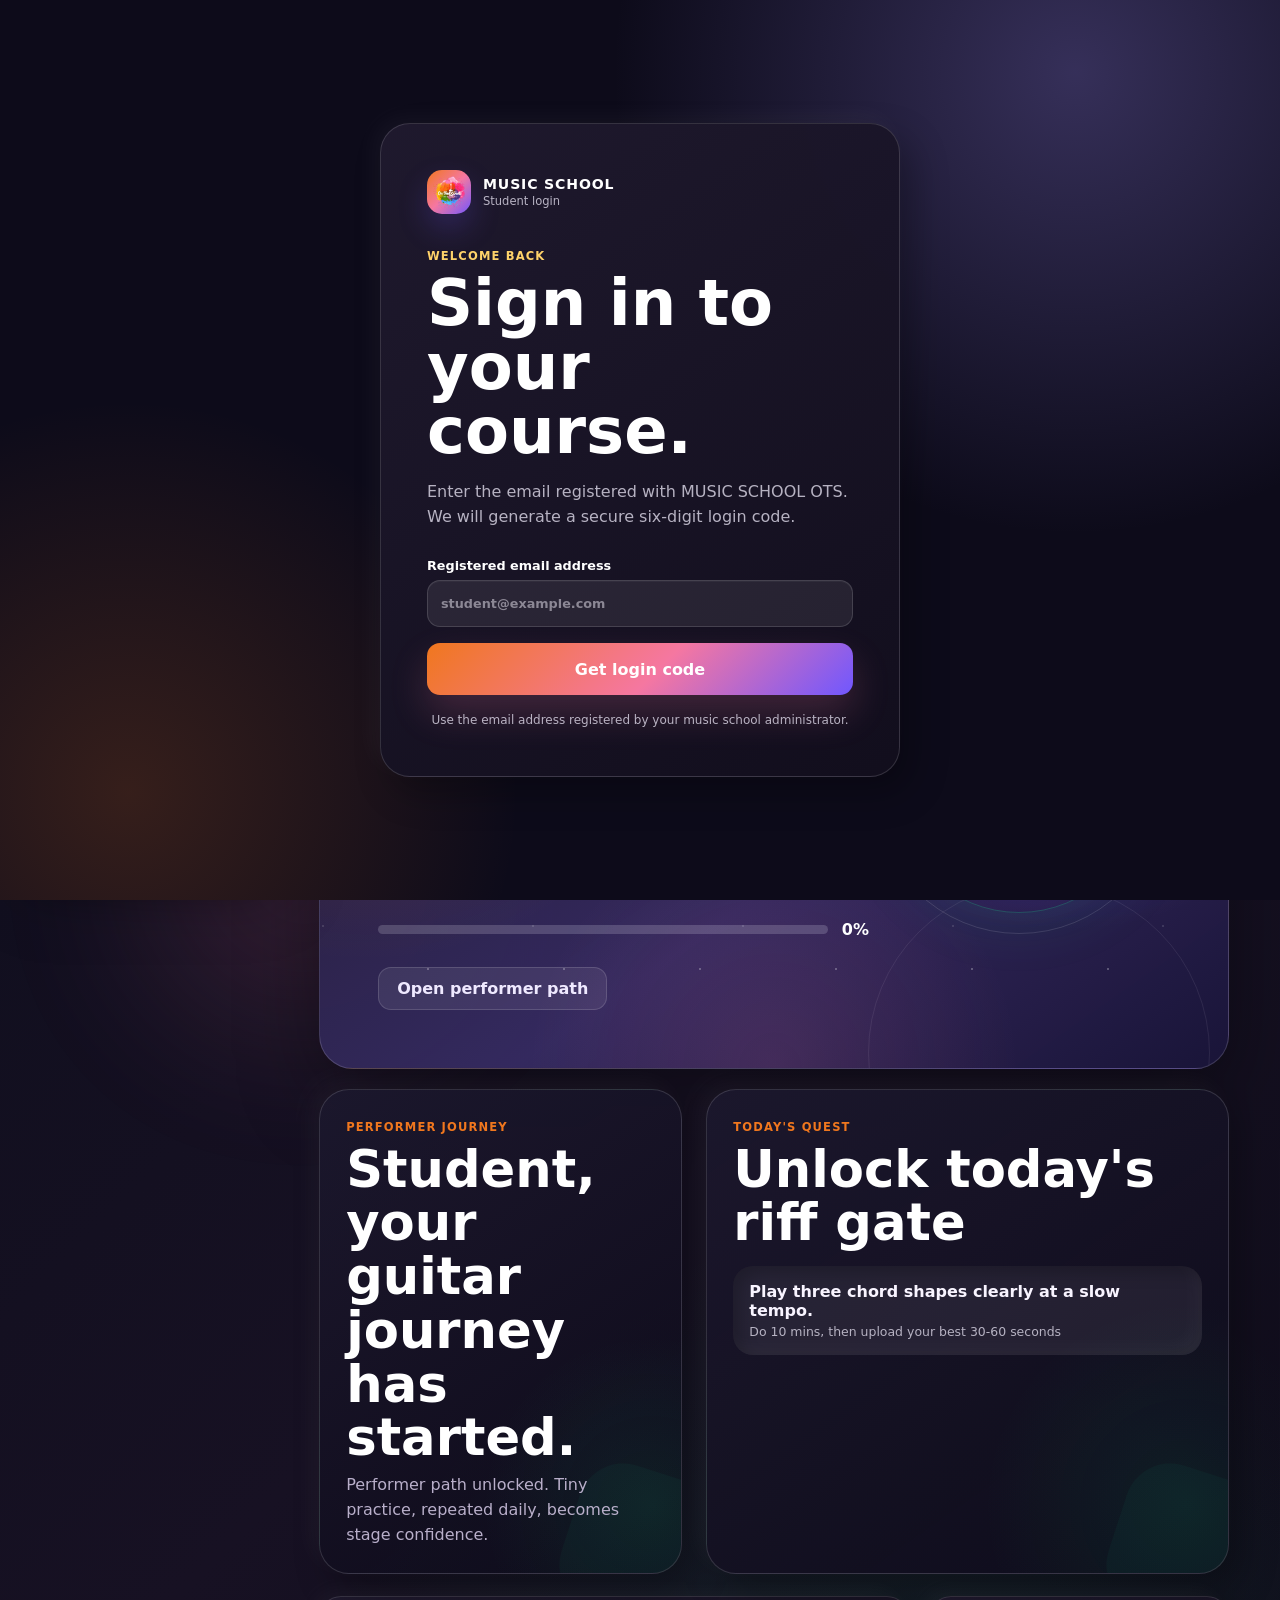
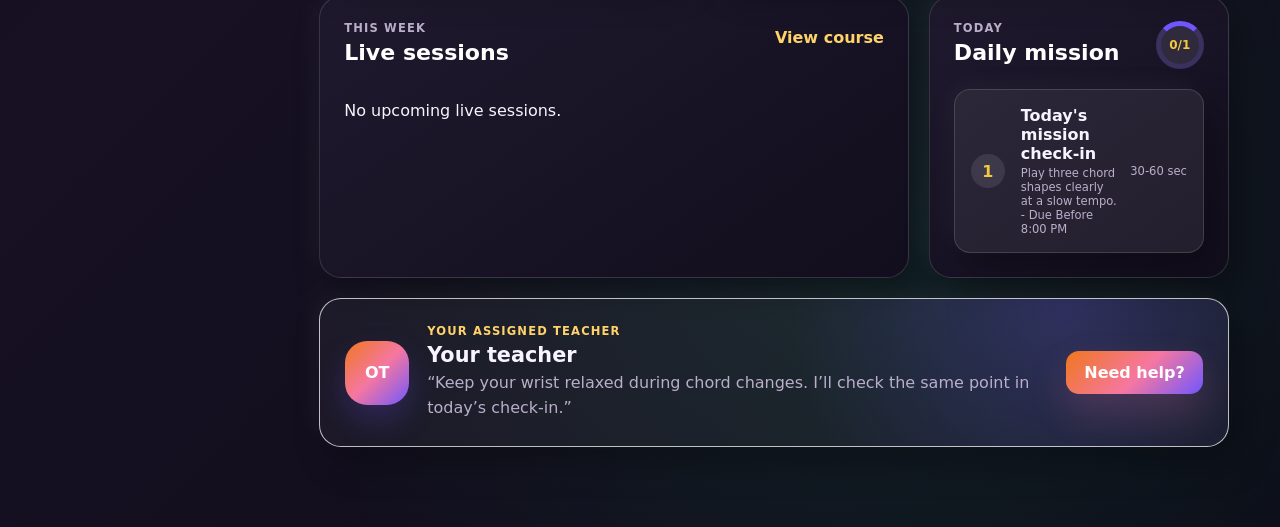
==== commit d4696280: "Add files via upload" ====
--- a/index.html
+++ b/index.html
@@ -65,15 +65,15 @@
 
   <div class="practice-gate" id="practice-gate" hidden>
     <section class="practice-gate-card">
-      <span class="practice-gate-icon">7</span>
+      <span class="practice-gate-icon">10</span>
       <p class="eyebrow">DAILY PRACTICE REQUIRED</p>
-      <h1 id="practice-gate-title">Upload your morning practice</h1>
-      <p id="practice-gate-message">Your course path opens after today's required practice is submitted. Home, Check-in, Feedback and Profile stay open.</p>
+      <h1 id="practice-gate-title">Complete today's mission</h1>
+      <p id="practice-gate-message">Your course path opens after one guided mission and one short daily check-in. Home, Check-in, Feedback and Profile stay open.</p>
       <div class="practice-gate-actions">
         <button class="button button-primary button-large" id="practice-gate-upload">Upload practice now</button>
         <button class="button button-secondary" id="practice-gate-snooze">Snooze reminder for 10 minutes</button>
       </div>
-      <small>Snoozing hides this reminder. The Course tab stays paused until practice is submitted.</small>
+      <small>Snoozing hides this reminder. The Course tab stays paused until today's check-in is submitted.</small>
     </section>
   </div>
 
@@ -170,7 +170,7 @@
                 </div>
                 <strong id="dashboard-week-progress-text">0%</strong>
               </div>
-              <small id="dashboard-week-pods">0 of 4 practice pods completed</small>
+              <small id="dashboard-week-pods">0 of 4 daily check-ins completed</small>
             </article>
 
             <article class="teacher-notes-card clay-card">
@@ -202,7 +202,7 @@
             <article class="quest-card clay-card" id="first-login-quest">
               <span class="quest-kicker">PERFORMER JOURNEY</span>
               <h2 id="welcome-quest-title">You chose guitar. That is the first stage win.</h2>
-              <p id="welcome-quest-copy">Stay tiny and consistent. Every practice video is proof that you are moving closer to stage confidence.</p>
+              <p id="welcome-quest-copy">Stay tiny and consistent. One focused mission every day is proof that you are moving closer to stage confidence.</p>
             </article>
 
             <article class="quest-card clay-card">
@@ -210,11 +210,11 @@
               <h2>Unlock today's riff gate</h2>
               <div class="quest-pods" id="daily-quest-pods">
                 <button class="quest-pod" type="button" data-quest-pod="morning" data-checkin-period="morning">
-                  <strong>Morning riff pod</strong>
+                  <strong>Today's guided mission</strong>
                   <span id="morning-quest-status">Waiting for practice</span>
                 </button>
-                <button class="quest-pod" type="button" data-quest-pod="evening" data-checkin-period="evening">
-                  <strong>Evening rhythm pod</strong>
+                <button class="quest-pod" type="button" data-quest-pod="evening" data-checkin-period="evening" hidden>
+                  <strong>Second check-in disabled</strong>
                   <span id="evening-quest-status">Waiting for practice</span>
                 </button>
               </div>
@@ -240,7 +240,7 @@
                   </article>
                   <article>
                     <strong id="group-pods-count">0</strong>
-                    <span>pods this week</span>
+                  <span>check-ins this week</span>
                   </article>
                 </div>
                 <div class="speedometer-gauge">
@@ -253,7 +253,7 @@
                     <span>This week activity</span>
                   </div>
                 </div>
-                <h3 id="weekly-activity-message">Start with one practice pod today.</h3>
+                <h3 id="weekly-activity-message">Start with one daily check-in today.</h3>
                 <div class="activity-mini-track" id="activity-mini-track" aria-label="Weekly milestone steps"></div>
               </section>
 
@@ -303,7 +303,7 @@
                     <h3>Chord shapes and timing</h3>
                     <p>6:00 PM - 6:45 PM with <span data-teacher-display-name>Your teacher</span></p>
                   </div>
-                  <button class="button button-secondary join-session" data-room="ots-weekly-session-1">Join classroom</button>
+                  <button class="button button-secondary join-session" data-room="">Join Google Meet</button>
                 </article>
                 <article class="session-card">
                   <div class="session-date">
@@ -315,7 +315,7 @@
                     <h3>Strumming and weekly review</h3>
                     <p>6:00 PM - 6:45 PM with <span data-teacher-display-name>Your teacher</span></p>
                   </div>
-                  <button class="button button-secondary join-session" data-room="ots-weekly-session-2">Join classroom</button>
+                  <button class="button button-secondary join-session" data-room="">Join Google Meet</button>
                 </article>
               </div>
             </section>
@@ -324,23 +324,23 @@
               <div class="section-heading">
                 <div>
                   <p class="eyebrow">TODAY</p>
-                  <h2>Daily check-ins</h2>
-                </div>
-                <span class="completion-ring" id="daily-ring">1/2</span>
+                  <h2>Daily mission</h2>
+                </div>
+                <span class="completion-ring" id="daily-ring">0/1</span>
               </div>
               <div class="daily-list">
                 <button class="daily-item is-complete" data-view="checkin" id="home-morning-item">
                   <span class="check-icon">✓</span>
                   <span>
-                    <strong>Morning practice</strong>
-                    <small id="home-morning-status">Reviewed by your teacher</small>
+                    <strong>Today's mission check-in</strong>
+                    <small id="home-morning-status">Do 10 minutes, then upload your best 30-60 seconds</small>
                   </span>
-                  <span class="daily-time">7 min</span>
+                  <span class="daily-time">30-60 sec</span>
                 </button>
-                <button class="daily-item" data-view="checkin" id="home-evening-item">
+                <button class="daily-item" data-view="checkin" id="home-evening-item" hidden>
                   <span class="check-icon">2</span>
                   <span>
-                    <strong>Evening practice</strong>
+                    <strong>Extra practice optional</strong>
                     <small id="home-evening-status">Due by 8:00 PM</small>
                   </span>
                   <span class="daily-time">7 min</span>
@@ -354,7 +354,7 @@
             <div>
               <p class="eyebrow">YOUR ASSIGNED TEACHER</p>
               <h2 data-teacher-display-name>Your teacher</h2>
-              <p>“Keep your wrist relaxed during chord changes. I’ll check the same point in your evening upload.”</p>
+              <p>“Keep your wrist relaxed during chord changes. I’ll check the same point in today’s check-in.”</p>
             </div>
             <button class="button button-primary open-help-call">Need help?</button>
           </section>
@@ -383,8 +383,8 @@
               <span>Live sessions</span>
             </div>
             <div>
-              <span class="summary-number" id="course-summary-practice">168</span>
-              <span>Practice check-ins</span>
+              <span class="summary-number" id="course-summary-practice">84</span>
+              <span>Daily check-ins</span>
             </div>
             <div>
               <span class="summary-number">1</span>
@@ -399,8 +399,8 @@
           <div class="page-intro">
             <div>
               <p class="eyebrow">DAILY ACCOUNTABILITY</p>
-              <h1 id="practice-plan-title">Two videos. 7 mins of focus.</h1>
-              <p id="practice-plan-description">Aim for 7 mins. Even a 1-minute practice can be submitted for review and earns partial progress points.</p>
+              <h1 id="practice-plan-title">One guided mission. One short check-in.</h1>
+              <p id="practice-plan-description">Practise for 10 minutes, then upload your best 30-60 seconds. Longer videos are okay, but only one daily check-in is required.</p>
             </div>
             <div class="streak-pill">
               <span class="status-dot"></span>
@@ -420,15 +420,15 @@
             <article class="upload-card" data-period="morning">
               <div class="upload-heading">
                 <div>
-                  <p class="eyebrow">MORNING</p>
-                  <h2 id="morning-practice-requirement">7-minute focus goal</h2>
+                  <p class="eyebrow">DAILY CHECK-IN</p>
+                  <h2 id="morning-practice-requirement">30-60 second practice check-in</h2>
                 </div>
                 <span class="upload-status is-reviewed" id="morning-status-badge">Reviewed</span>
               </div>
               <div class="video-preview" id="morning-preview">
                 <span class="video-placeholder-icon">▶</span>
-                <strong id="morning-file-label">morning-practice.mp4</strong>
-                <small id="morning-upload-time">Uploaded at 7:18 AM</small>
+                <strong id="morning-file-label">Record or upload your check-in</strong>
+                <small id="morning-upload-time">Due by 8:00 PM</small>
               </div>
               <div class="practice-action-row">
                 <button class="button button-primary" type="button" data-record-practice="morning">Record video</button>
@@ -437,15 +437,15 @@
                   <input type="file" accept="video/*" data-upload-input="morning" hidden>
                 </label>
               </div>
-              <button class="button button-primary submit-upload" data-submit-upload="morning" hidden>Submit morning video</button>
+              <button class="button button-primary submit-upload" data-submit-upload="morning" hidden>Submit daily check-in</button>
               <button class="text-button remove-pending-upload" data-remove-upload="morning" hidden>Remove pending upload</button>
             </article>
 
-            <article class="upload-card" data-period="evening">
+            <article class="upload-card" data-period="evening" hidden>
               <div class="upload-heading">
                 <div>
                   <p class="eyebrow">EVENING</p>
-                  <h2 id="evening-practice-requirement">7-minute focus goal</h2>
+                  <h2 id="evening-practice-requirement">Optional extra practice</h2>
                 </div>
                 <span class="upload-status" id="evening-status-badge">Due today</span>
               </div>
@@ -461,7 +461,7 @@
                   <input type="file" accept="video/*" data-upload-input="evening" hidden>
                 </label>
               </div>
-              <button class="button button-primary submit-upload" data-submit-upload="evening" hidden>Submit evening video</button>
+              <button class="button button-primary submit-upload" data-submit-upload="evening" hidden>Submit optional video</button>
               <button class="text-button remove-pending-upload" data-remove-upload="evening" hidden>Remove pending upload</button>
             </article>
           </div>
@@ -495,7 +495,7 @@
               <p><span data-teacher-first-name>Your teacher</span> will meet you for a focused correction call.</p>
             </div>
             <div class="help-call-actions">
-              <button class="button button-primary" id="join-help-classroom">Join classroom</button>
+              <button class="button button-primary" id="join-help-classroom">Join Google Meet</button>
               <button class="text-button" id="cancel-help-call">Cancel</button>
             </div>
           </div>
@@ -627,9 +627,26 @@
       <p class="eyebrow">FIRST STEP UNLOCKED</p>
       <h2 id="welcome-modal-title">Congrats on choosing to learn a new skill.</h2>
       <p>You can definitely do this. Start with one small practice pod today, and let the streak build from there.</p>
-      <button class="button button-primary button-large" id="welcome-modal-close" type="button">Start my journey</button>
+      <div class="welcome-feature-list">
+        <span>Home: your weekly goal and progress</span>
+        <span>Check-in: record or upload practice</span>
+        <span>Feedback: teacher corrections and notes</span>
+      </div>
+      <button class="button button-primary button-large" id="welcome-modal-close" type="button">Show me the app</button>
     </div>
   </dialog>
+
+  <div class="feature-tour" id="feature-tour" hidden>
+    <div class="feature-tour-card">
+      <p class="eyebrow">APP TOUR</p>
+      <h2 id="feature-tour-title">Here is your Home.</h2>
+      <p id="feature-tour-copy">This is where your weekly goal, practice progress and live classes appear.</p>
+      <div class="feature-tour-actions">
+        <button class="button button-secondary" id="feature-tour-skip" type="button">Skip tour</button>
+        <button class="button button-primary" id="feature-tour-next" type="button">Next feature</button>
+      </div>
+    </div>
+  </div>
 
   <dialog class="modal recorder-modal" id="practice-recorder-modal">
     <div class="modal-card recorder-card">
@@ -657,7 +674,7 @@
     <div class="classroom-shell">
       <header class="classroom-header">
         <div>
-          <p class="eyebrow">OTS CLASSROOM</p>
+          <p class="eyebrow">GOOGLE MEET CLASSROOM</p>
           <h2>Live lesson with <span data-teacher-display-name>Your teacher</span></h2>
         </div>
         <button class="modal-close classroom-close" id="close-classroom" type="button" aria-label="Leave classroom">X</button>
@@ -673,9 +690,9 @@
       <div class="classroom-controls">
         <button class="button button-secondary" id="toggle-classroom-mic" type="button">Mute microphone</button>
         <button class="button button-secondary" id="toggle-classroom-camera" type="button">Turn camera off</button>
-        <a class="button button-primary" id="open-live-room" href="#" target="classroom-room">Enter live room</a>
-      </div>
-      <p class="classroom-note">The live room opens inside this app. Camera preview stays local until you enter the room.</p>
+        <a class="button button-primary" id="open-live-room" href="#" target="_blank" rel="noopener">Open Google Meet</a>
+      </div>
+      <p class="classroom-note">Google Meet may open in a browser tab or the Meet app. Use the same Meet link your teacher uses for this session.</p>
       <iframe id="classroom-frame" name="classroom-room" title="OTS live classroom" allow="camera; microphone; fullscreen; display-capture" hidden></iframe>
     </div>
   </dialog>
--- a/styles.css
+++ b/styles.css
@@ -1172,6 +1172,52 @@
   font-weight: 800;
 }
 
+.upload-progress {
+  width: min(92%, 520px);
+  padding: 12px;
+  border: 1px solid rgba(112, 87, 255, 0.2);
+  border-radius: 16px;
+  background: rgba(255, 255, 255, 0.88);
+  color: var(--navy);
+  box-shadow: 0 14px 32px rgba(35, 29, 69, 0.14);
+}
+
+.upload-progress-row {
+  display: flex;
+  align-items: center;
+  justify-content: space-between;
+  gap: 12px;
+  margin-bottom: 8px;
+  font-size: 0.78rem;
+}
+
+.upload-progress-row strong,
+.upload-progress-row span {
+  color: var(--navy);
+}
+
+.upload-progress-track {
+  height: 9px;
+  overflow: hidden;
+  border-radius: 999px;
+  background: rgba(35, 29, 69, 0.12);
+}
+
+.upload-progress-track span {
+  display: block;
+  height: 100%;
+  border-radius: inherit;
+  background: linear-gradient(90deg, var(--ots-orange), var(--ots-pink), var(--purple));
+  box-shadow: 0 0 18px rgba(241, 102, 147, 0.48);
+  transition: width 0.22s ease;
+}
+
+.upload-progress small {
+  display: block;
+  margin-top: 8px;
+  color: var(--muted);
+}
+
 .is-empty small {
   color: var(--muted);
 }
@@ -1646,6 +1692,72 @@
   background:
     radial-gradient(circle at 90% 0%, rgba(255, 200, 87, 0.45), transparent 30%),
     linear-gradient(145deg, white, #f0ebff);
+}
+
+.welcome-feature-list {
+  display: grid;
+  gap: 9px;
+  margin: 18px 0 22px;
+}
+
+.welcome-feature-list span {
+  padding: 11px 13px;
+  border: 1px solid rgba(112, 87, 255, 0.16);
+  border-radius: 15px;
+  background: rgba(112, 87, 255, 0.08);
+  color: var(--navy);
+  font-weight: 800;
+}
+
+.feature-tour {
+  position: fixed;
+  inset: 0;
+  z-index: 130;
+  display: grid;
+  place-items: end center;
+  padding: 24px;
+  background: linear-gradient(180deg, transparent 0%, rgba(13, 11, 26, 0.78) 100%);
+  pointer-events: none;
+}
+
+.feature-tour-card {
+  width: min(520px, 100%);
+  padding: 24px;
+  border: 1px solid rgba(244, 240, 255, 0.16);
+  border-radius: 28px;
+  background:
+    radial-gradient(circle at 94% 0%, rgba(245, 119, 161, 0.18), transparent 34%),
+    linear-gradient(145deg, rgba(31, 26, 47, 0.98), rgba(13, 11, 26, 0.98));
+  color: #ffffff;
+  box-shadow: 0 28px 80px rgba(0, 0, 0, 0.38);
+  pointer-events: auto;
+}
+
+.feature-tour-card h2 {
+  margin: 7px 0 8px;
+  font-size: clamp(1.7rem, 5vw, 2.3rem);
+}
+
+.feature-tour-card p:not(.eyebrow) {
+  color: rgba(244, 240, 255, 0.72);
+  line-height: 1.6;
+}
+
+.feature-tour-actions {
+  display: flex;
+  gap: 12px;
+  margin-top: 20px;
+}
+
+.feature-tour-actions .button {
+  flex: 1;
+}
+
+.tour-highlight {
+  position: relative;
+  z-index: 131;
+  outline: 3px solid rgba(240, 119, 30, 0.78);
+  box-shadow: 0 0 0 8px rgba(245, 119, 161, 0.2), 0 18px 45px rgba(112, 87, 255, 0.34);
 }
 
 .bottom-nav {
@@ -3811,6 +3923,12 @@
   color: var(--ink);
 }
 
+.welcome-feature-list span {
+  border-color: rgba(244, 240, 255, 0.14);
+  background: rgba(244, 240, 255, 0.08);
+  color: #ffffff;
+}
+
 .topbar {
   min-height: 88px;
   border-bottom: 1px solid var(--line);
@@ -3942,6 +4060,25 @@
 
 .video-preview.is-empty {
   color: var(--ink);
+}
+
+.upload-progress {
+  border-color: rgba(255, 255, 255, 0.18);
+  background: rgba(31, 26, 47, 0.92);
+  color: var(--ink);
+}
+
+.upload-progress-row strong,
+.upload-progress-row span {
+  color: var(--ink);
+}
+
+.upload-progress-track {
+  background: rgba(255, 255, 255, 0.14);
+}
+
+.upload-progress small {
+  color: var(--muted);
 }
 
 label {
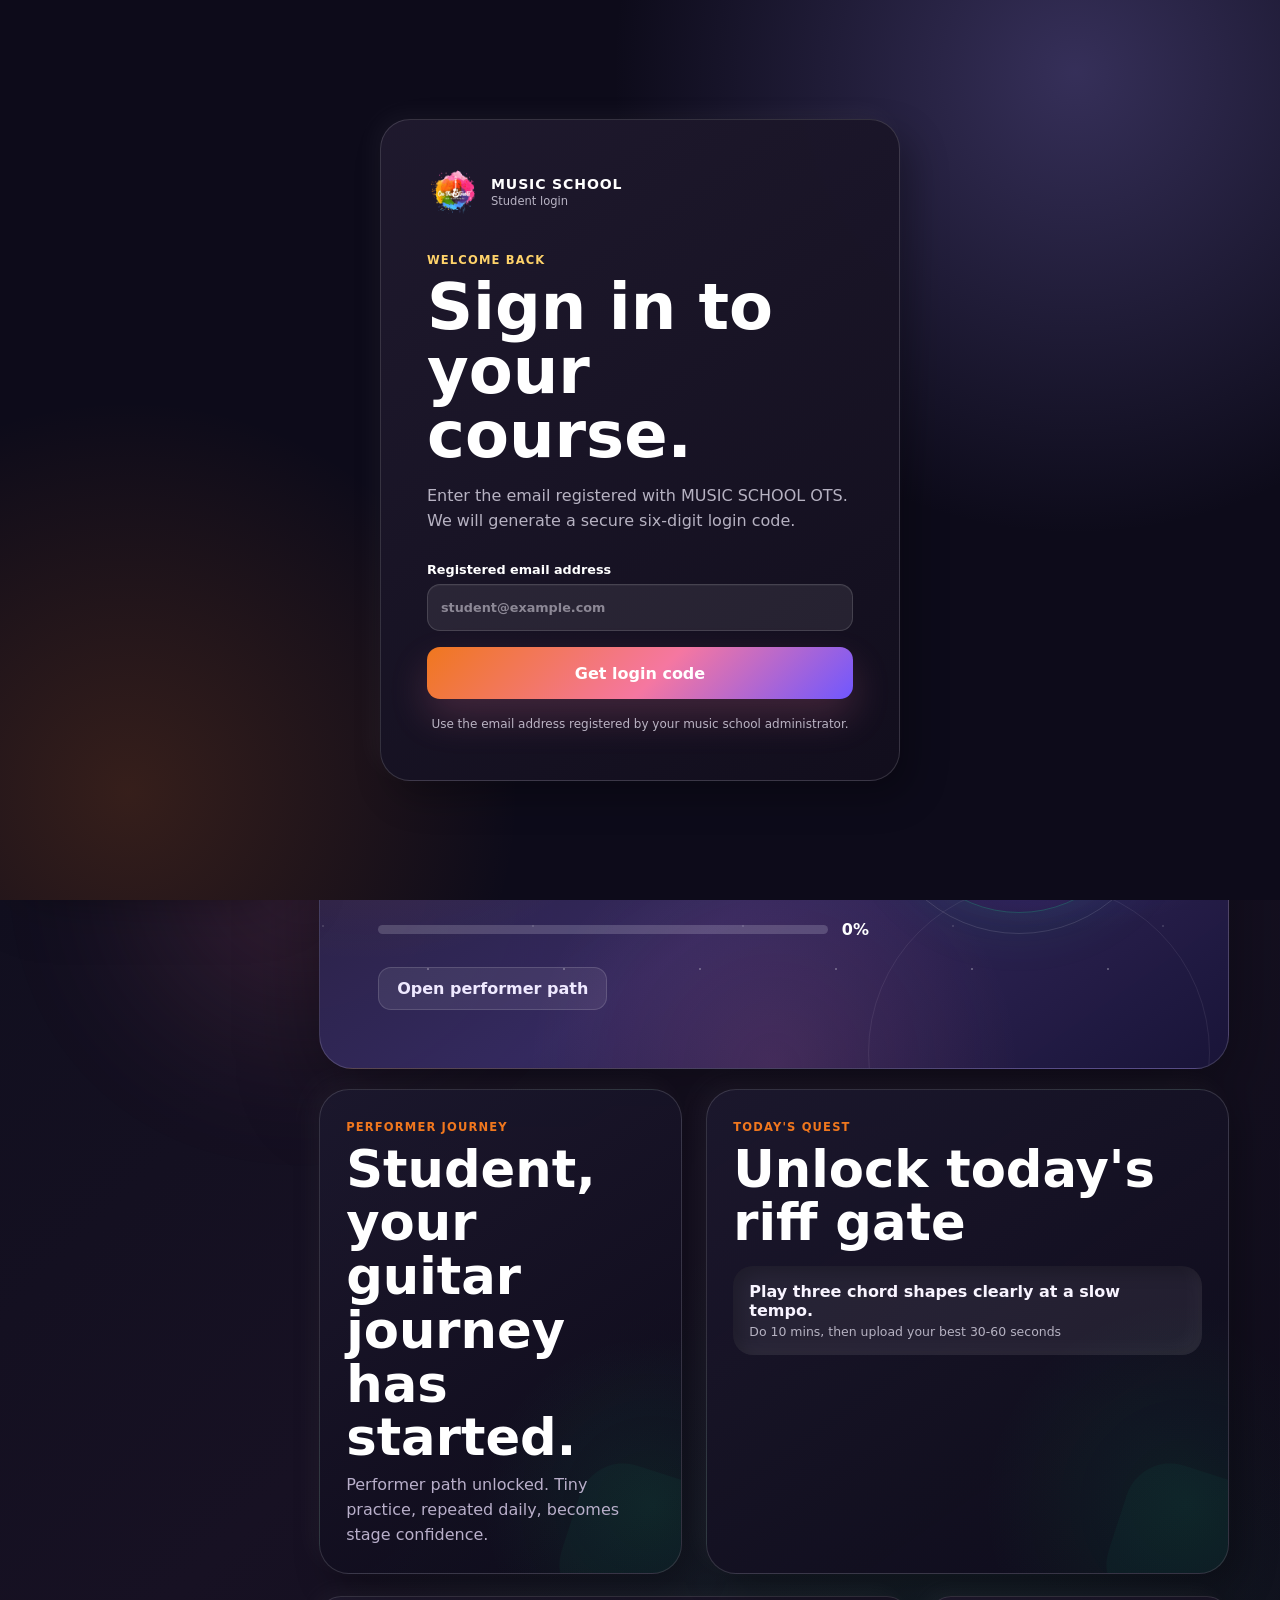
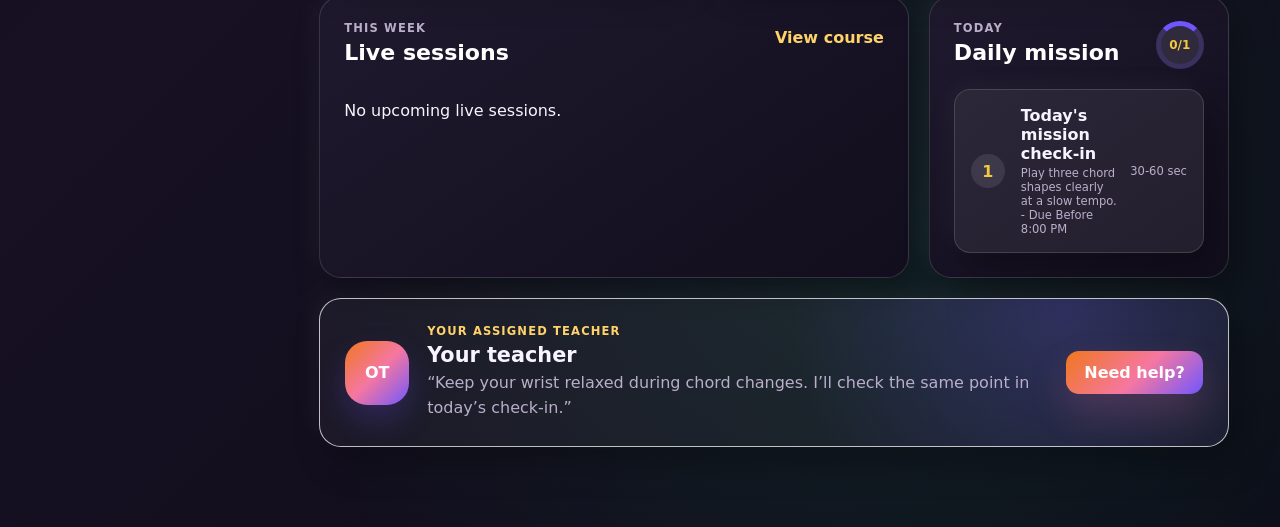
==== commit 18fd119f: "Add files via upload" ====
--- a/index.html
+++ b/index.html
@@ -6,9 +6,10 @@
   <meta name="theme-color" content="#111426">
   <meta name="description" content="MUSIC SCHOOL OTS guided 12-week music learning app">
   <title>MUSIC SCHOOL OTS</title>
-  <link rel="icon" type="image/png" sizes="32x32" href="favicon-32x32.png">
-  <link rel="icon" type="image/png" sizes="16x16" href="favicon-16x16.png">
-  <link rel="apple-touch-icon" sizes="180x180" href="apple-touch-icon.png">
+  <link rel="icon" type="image/png" sizes="48x48" href="favicon-48x48.png?v=37">
+  <link rel="icon" type="image/png" sizes="32x32" href="favicon-32x32.png?v=37">
+  <link rel="icon" type="image/png" sizes="16x16" href="favicon-16x16.png?v=37">
+  <link rel="apple-touch-icon" sizes="180x180" href="apple-touch-icon.png?v=37">
   <link rel="manifest" href="manifest.webmanifest">
   <link rel="stylesheet" href="styles.css">
 </head>
@@ -80,7 +81,9 @@
   <div class="app-shell" id="app-shell" inert aria-hidden="true">
     <aside class="sidebar">
       <div class="brand-lockup sidebar-brand">
-        <span class="brand-mark"><img src="brand-logo-transparent.png" alt="On The Streets"></span>
+        <button class="brand-home-button" type="button" data-view="home" aria-label="Go to Home">
+          <span class="brand-mark"><img src="brand-logo-transparent.png" alt="On The Streets"></span>
+        </button>
         <span>
           <strong>MUSIC SCHOOL</strong>
           <small>12-week guided course</small>
@@ -122,7 +125,9 @@
     <div class="main-column">
       <header class="topbar">
         <div class="mobile-brand">
-          <span class="brand-mark"><img src="brand-logo-transparent.png" alt="On The Streets"></span>
+          <button class="brand-home-button" type="button" data-view="home" aria-label="Go to Home">
+            <span class="brand-mark"><img src="brand-logo-transparent.png" alt="On The Streets"></span>
+          </button>
           <strong>MUSIC SCHOOL</strong>
         </div>
         <div class="topbar-copy">
--- a/styles.css
+++ b/styles.css
@@ -247,6 +247,21 @@
   width: 86%;
   height: 86%;
   object-fit: contain;
+}
+
+.brand-home-button {
+  display: grid;
+  flex: 0 0 auto;
+  padding: 0;
+  border: 0;
+  outline: 0;
+  background: transparent;
+  cursor: pointer;
+}
+
+.brand-home-button:focus-visible {
+  border-radius: 10px;
+  box-shadow: 0 0 0 3px rgba(245, 119, 161, 0.45);
 }
 
 .sidebar-brand {
@@ -4388,3 +4403,27 @@
     min-height: 190px;
   }
 }
+
+/* Final logo treatment: show only the transparent artwork. */
+.brand-mark,
+.button-primary.brand-mark {
+  width: 52px;
+  height: 52px;
+  overflow: visible;
+  border-radius: 0;
+  background: transparent;
+  box-shadow: none;
+}
+
+.brand-mark img {
+  display: block;
+  width: 100%;
+  height: 100%;
+  object-fit: contain;
+}
+
+.mobile-brand .brand-mark {
+  width: 44px;
+  height: 44px;
+  border-radius: 0;
+}
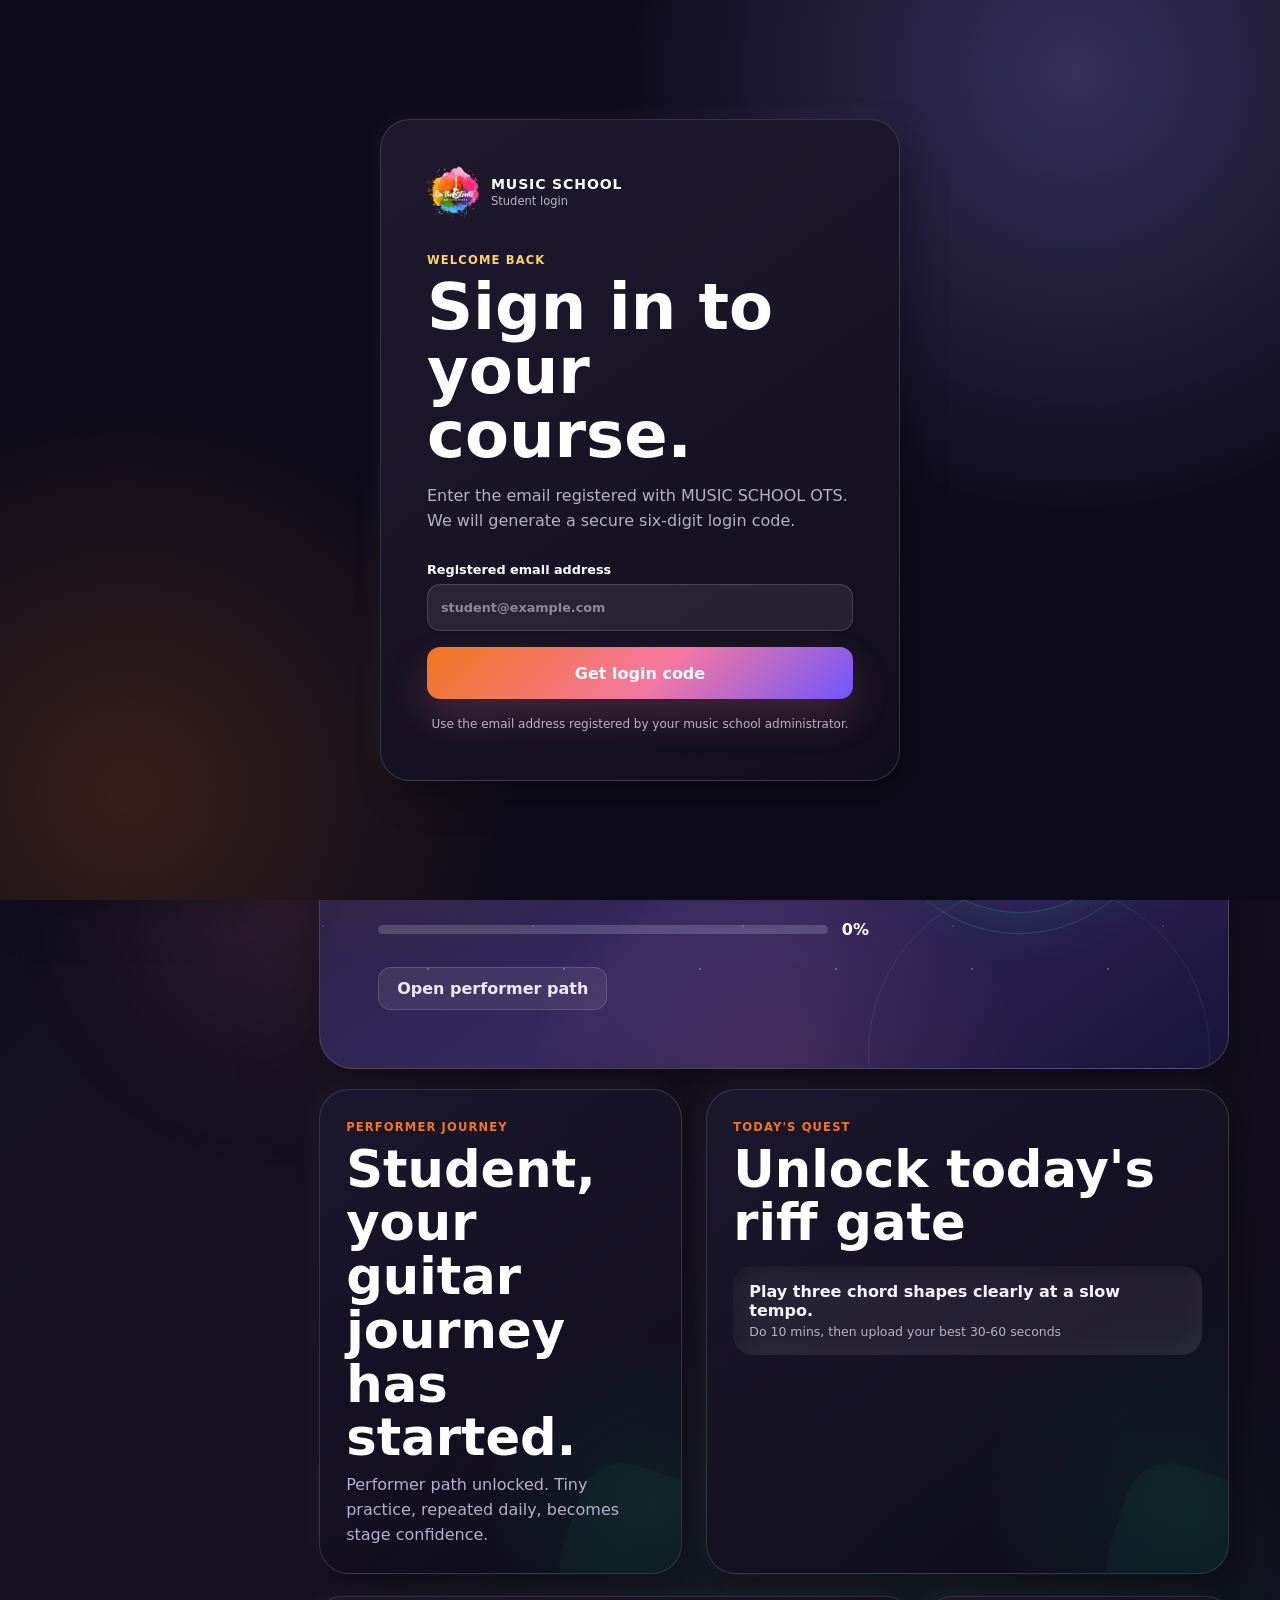
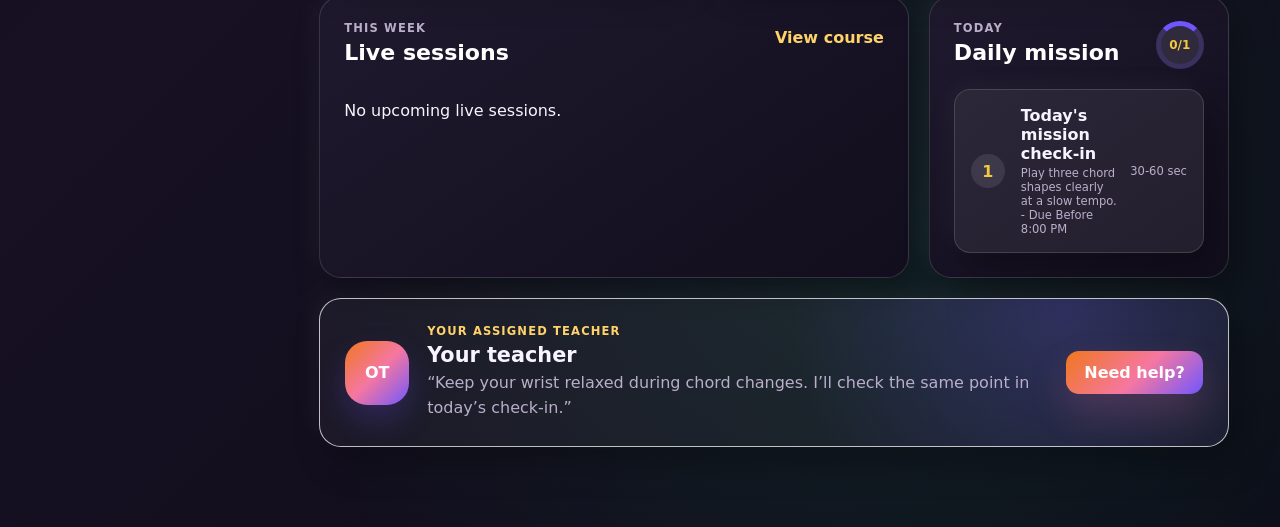
==== commit 6fd1f850: "Add files via upload" ====
--- a/index.html
+++ b/index.html
@@ -20,7 +20,9 @@
   <div class="onboarding" id="student-auth">
     <div class="onboarding-panel auth-panel">
       <div class="brand-lockup">
-        <span class="brand-mark"><img src="brand-logo-transparent.png" alt="On The Streets"></span>
+        <a class="brand-home-link" href="./" aria-label="Go to Home">
+          <img class="brand-logo" src="brand-logo-cropped.png" alt="On The Streets" width="52" height="52">
+        </a>
         <span>
           <strong>MUSIC SCHOOL</strong>
           <small>Student login</small>
@@ -81,9 +83,9 @@
   <div class="app-shell" id="app-shell" inert aria-hidden="true">
     <aside class="sidebar">
       <div class="brand-lockup sidebar-brand">
-        <button class="brand-home-button" type="button" data-view="home" aria-label="Go to Home">
-          <span class="brand-mark"><img src="brand-logo-transparent.png" alt="On The Streets"></span>
-        </button>
+        <a class="brand-home-link" href="./" aria-label="Go to Home">
+          <img class="brand-logo" src="brand-logo-cropped.png" alt="On The Streets" width="52" height="52">
+        </a>
         <span>
           <strong>MUSIC SCHOOL</strong>
           <small>12-week guided course</small>
@@ -125,9 +127,9 @@
     <div class="main-column">
       <header class="topbar">
         <div class="mobile-brand">
-          <button class="brand-home-button" type="button" data-view="home" aria-label="Go to Home">
-            <span class="brand-mark"><img src="brand-logo-transparent.png" alt="On The Streets"></span>
-          </button>
+          <a class="brand-home-link" href="./" aria-label="Go to Home">
+            <img class="brand-logo" src="brand-logo-cropped.png" alt="On The Streets" width="44" height="44">
+          </a>
           <strong>MUSIC SCHOOL</strong>
         </div>
         <div class="topbar-copy">
--- a/styles.css
+++ b/styles.css
@@ -249,7 +249,8 @@
   object-fit: contain;
 }
 
-.brand-home-button {
+.brand-home-button,
+.brand-home-link {
   display: grid;
   flex: 0 0 auto;
   padding: 0;
@@ -259,9 +260,27 @@
   cursor: pointer;
 }
 
-.brand-home-button:focus-visible {
+.brand-home-button:focus-visible,
+.brand-home-link:focus-visible {
   border-radius: 10px;
   box-shadow: 0 0 0 3px rgba(245, 119, 161, 0.45);
+}
+
+.brand-home-link {
+  text-decoration: none;
+}
+
+.brand-logo {
+  display: block;
+  width: 52px;
+  height: 52px;
+  object-fit: contain;
+  background: transparent;
+}
+
+.mobile-brand .brand-logo {
+  width: 44px;
+  height: 44px;
 }
 
 .sidebar-brand {
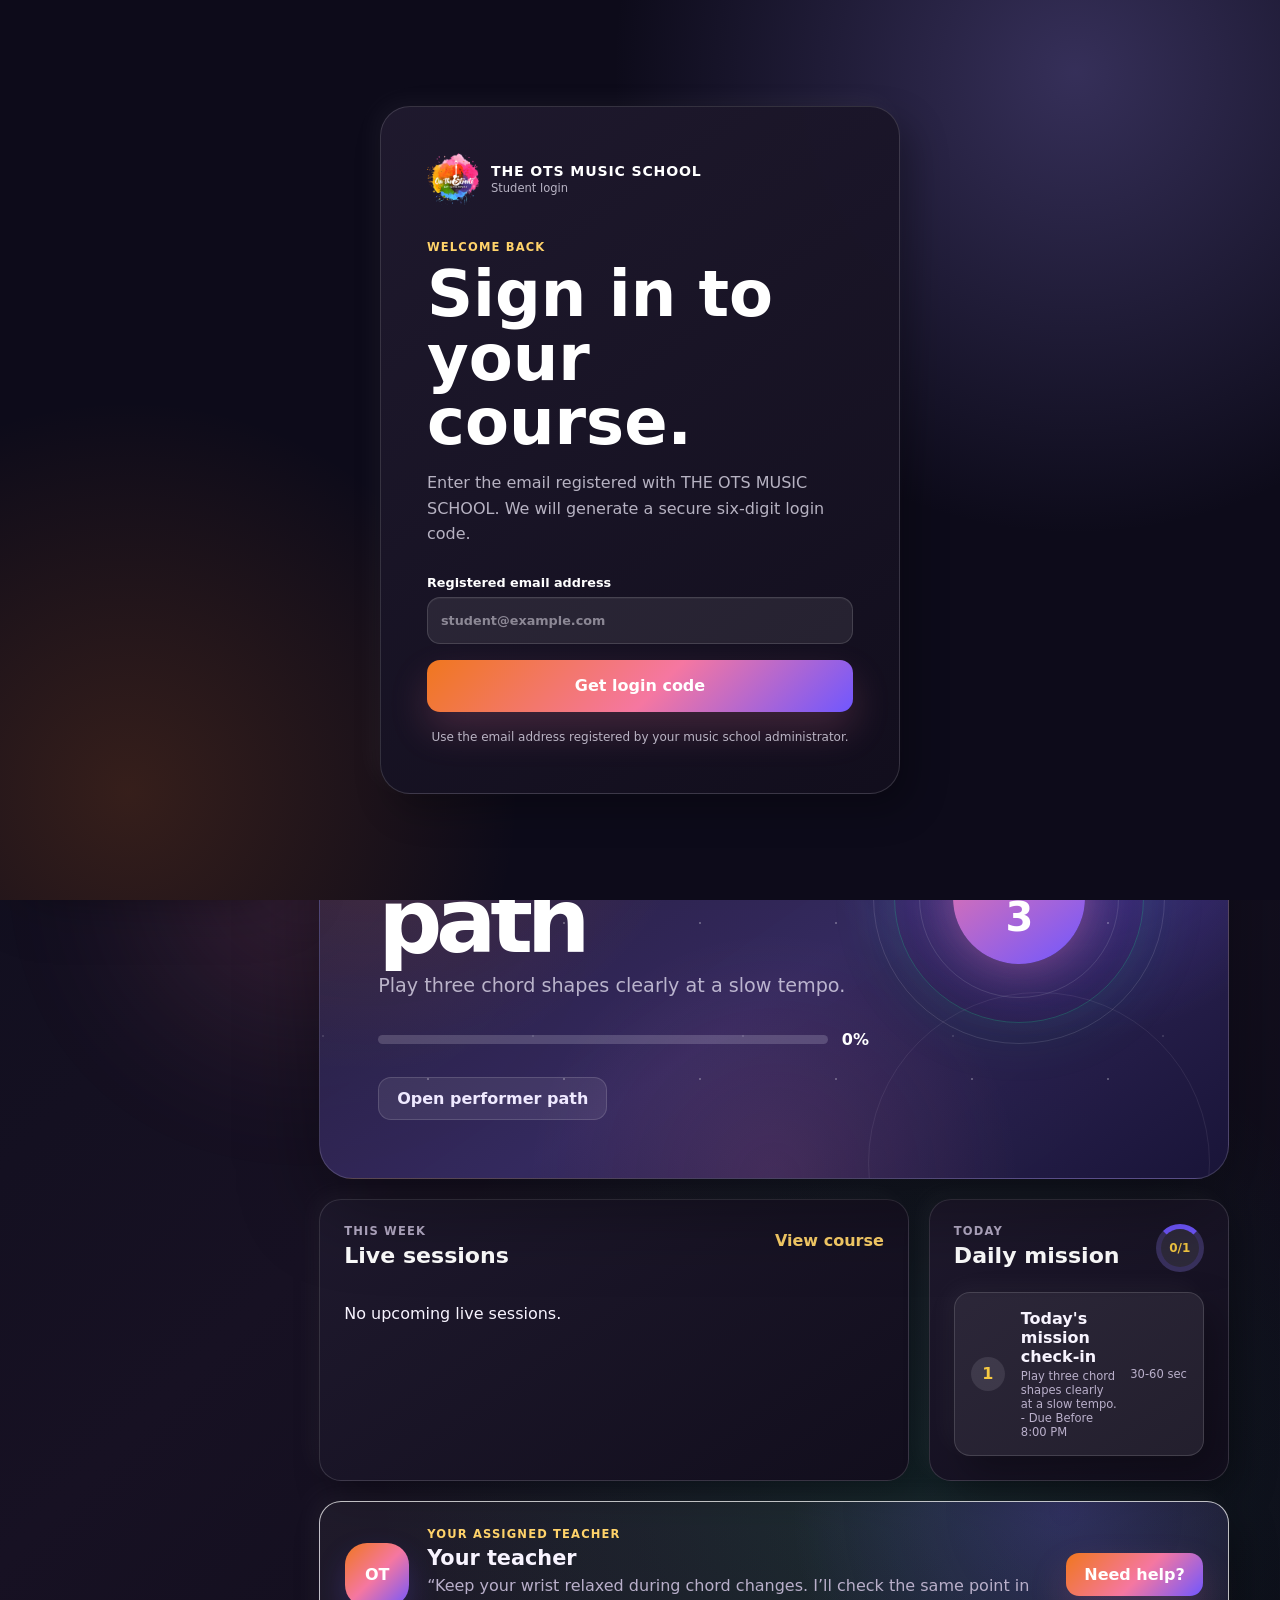
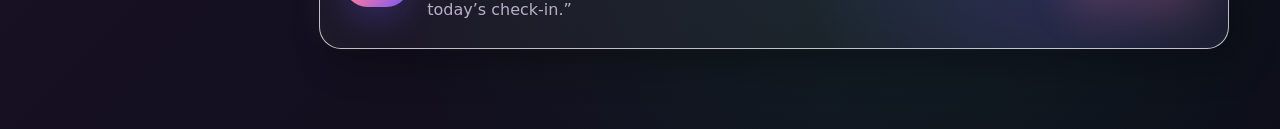
==== commit 494d2aeb: "Add files via upload" ====
--- a/index.html
+++ b/index.html
@@ -4,14 +4,15 @@
   <meta charset="utf-8">
   <meta name="viewport" content="width=device-width, initial-scale=1">
   <meta name="theme-color" content="#111426">
-  <meta name="description" content="MUSIC SCHOOL OTS guided 12-week music learning app">
-  <title>MUSIC SCHOOL OTS</title>
+  <meta name="description" content="THE OTS MUSIC SCHOOL guided music learning app">
+  <title>THE OTS MUSIC SCHOOL</title>
   <link rel="icon" type="image/png" sizes="48x48" href="favicon-48x48.png?v=37">
   <link rel="icon" type="image/png" sizes="32x32" href="favicon-32x32.png?v=37">
   <link rel="icon" type="image/png" sizes="16x16" href="favicon-16x16.png?v=37">
   <link rel="apple-touch-icon" sizes="180x180" href="apple-touch-icon.png?v=37">
   <link rel="manifest" href="manifest.webmanifest">
   <link rel="stylesheet" href="styles.css">
+  <link rel="stylesheet" href="guitar-companion.css">
 </head>
 <body>
   <div class="ambient ambient-one"></div>
@@ -24,14 +25,14 @@
           <img class="brand-logo" src="brand-logo-cropped.png" alt="On The Streets" width="52" height="52">
         </a>
         <span>
-          <strong>MUSIC SCHOOL</strong>
+          <strong>THE OTS MUSIC SCHOOL</strong>
           <small>Student login</small>
         </span>
       </div>
       <div class="onboarding-copy">
         <p class="eyebrow">WELCOME BACK</p>
         <h1>Sign in to your course.</h1>
-        <p>Enter the email registered with MUSIC SCHOOL OTS. We will generate a secure six-digit login code.</p>
+        <p>Enter the email registered with THE OTS MUSIC SCHOOL. We will generate a secure six-digit login code.</p>
       </div>
       <form id="student-email-form" class="stack-form">
         <label>
@@ -87,7 +88,7 @@
           <img class="brand-logo" src="brand-logo-cropped.png" alt="On The Streets" width="52" height="52">
         </a>
         <span>
-          <strong>MUSIC SCHOOL</strong>
+          <strong>THE OTS MUSIC SCHOOL</strong>
           <small>12-week guided course</small>
         </span>
       </div>
@@ -130,7 +131,7 @@
           <a class="brand-home-link" href="./" aria-label="Go to Home">
             <img class="brand-logo" src="brand-logo-cropped.png" alt="On The Streets" width="44" height="44">
           </a>
-          <strong>MUSIC SCHOOL</strong>
+          <strong>THE OTS MUSIC SCHOOL</strong>
         </div>
         <div class="topbar-copy">
           <p class="eyebrow" id="today-label">MONDAY, 15 JUNE</p>
@@ -205,7 +206,38 @@
             </article>
           </div>
 
-          <section class="motivation-grid">
+          <details class="practice-calendar-card" id="practice-calendar-card">
+            <summary>
+              <span class="practice-calendar-summary-icon" aria-hidden="true">&#128197;</span>
+              <span>
+                <strong>Practice calendar</strong>
+                <small>Open to see completed and missed days</small>
+              </span>
+              <span class="practice-calendar-chevron" aria-hidden="true">&#8964;</span>
+            </summary>
+            <div class="practice-calendar-content">
+              <div class="practice-calendar-toolbar">
+                <button class="calendar-month-button" id="practice-calendar-previous" type="button" aria-label="Previous month">&#8249;</button>
+                <div>
+                  <span class="quest-kicker">DAILY PRACTICE</span>
+                  <h2 id="practice-calendar-title">This month</h2>
+                </div>
+                <button class="calendar-month-button" id="practice-calendar-next" type="button" aria-label="Next month">&#8250;</button>
+              </div>
+              <div class="practice-calendar-weekdays" aria-hidden="true">
+                <span>Mon</span><span>Tue</span><span>Wed</span><span>Thu</span><span>Fri</span><span>Sat</span><span>Sun</span>
+              </div>
+              <div class="practice-calendar-grid" id="practice-calendar-grid" role="grid" aria-label="Daily practice completion calendar"></div>
+              <div class="practice-calendar-footer">
+                <span><i class="calendar-legend is-complete">&#10003;</i> Practiced</span>
+                <span><i class="calendar-legend is-missed">&times;</i> Missed</span>
+                <span><i class="calendar-legend is-paused">P</i> Paused</span>
+                <strong id="practice-calendar-summary">0 practiced, 0 missed</strong>
+              </div>
+            </div>
+          </details>
+
+          <section class="motivation-grid" id="course-welcome-cards">
             <article class="quest-card clay-card" id="first-login-quest">
               <span class="quest-kicker">PERFORMER JOURNEY</span>
               <h2 id="welcome-quest-title">You chose guitar. That is the first stage win.</h2>
@@ -706,6 +738,7 @@
 
   <div class="toast" id="toast" role="status" aria-live="polite"></div>
 
+  <script src="guitar-companion.js"></script>
   <script src="app.js"></script>
 </body>
 </html>
--- a/styles.css
+++ b/styles.css
@@ -4446,3 +4446,351 @@
   height: 44px;
   border-radius: 0;
 }
+
+/* Mobile placement pass: compact, thumb-friendly and visually consistent with desktop. */
+@media (max-width: 780px) {
+  html,
+  body {
+    max-width: 100%;
+    overflow-x: hidden;
+  }
+
+  .ambient { display: none; }
+
+  .topbar {
+    position: sticky;
+    top: 0;
+    z-index: 40;
+    min-height: 62px;
+    padding: 8px 12px;
+    background: rgba(13, 11, 26, 0.94);
+  }
+
+  .mobile-brand { min-width: 0; gap: 9px; }
+  .mobile-brand strong {
+    overflow: hidden;
+    max-width: 48vw;
+    font-size: 0.76rem;
+    letter-spacing: 0.01em;
+    text-overflow: ellipsis;
+    white-space: nowrap;
+  }
+  .mobile-brand small { font-size: 0.62rem; }
+  .mobile-brand .brand-mark { width: 38px; height: 38px; }
+
+  .topbar-actions { gap: 7px; }
+  .icon-button,
+  .avatar-button { width: 42px; height: 42px; min-width: 42px; }
+
+  main { padding: 14px 12px calc(96px + env(safe-area-inset-bottom)); }
+  .view { width: 100%; }
+
+  .page-intro,
+  .section-heading {
+    display: grid;
+    gap: 8px;
+    margin-bottom: 14px;
+  }
+  .page-intro h1,
+  .section-heading h2 { font-size: clamp(1.65rem, 8vw, 2.15rem); line-height: 1.02; }
+  .page-intro p,
+  .section-heading p { font-size: 0.88rem; line-height: 1.5; }
+
+  .hero-card,
+  #view-home .hero-card {
+    min-height: auto;
+    padding: 20px 18px;
+    border-radius: 22px;
+  }
+  .hero-content h1 { font-size: clamp(1.9rem, 10vw, 2.65rem); line-height: 0.98; }
+  .hero-content > p:not(.eyebrow) { font-size: 0.9rem; line-height: 1.5; }
+
+  .stats-grid,
+  .quick-stat-grid {
+    grid-template-columns: repeat(2, minmax(0, 1fr));
+    gap: 10px;
+  }
+
+  .stat-card,
+  .panel,
+  .session-card,
+  .teacher-focus,
+  .course-progress-card,
+  .week-card,
+  .week-milestone,
+  .upload-card,
+  .feedback-card,
+  .profile-card,
+  .preferences-panel,
+  .quest-card,
+  #view-home .quest-card,
+  .performer-journey-panel,
+  .hall-panel,
+  .speedometer-card,
+  .space-roadmap-card,
+  .week-goal-card,
+  .teacher-notes-card {
+    min-height: auto;
+    padding: 17px;
+    border-radius: 21px;
+  }
+
+  .stat-card strong { font-size: 1.45rem; }
+  .stat-card small,
+  .stat-label { font-size: 0.68rem; }
+  .quest-card h2,
+  #view-home .quest-card h2,
+  .week-goal-card h2,
+  .teacher-notes-card h2 { font-size: 1.55rem; }
+
+  .button,
+  button,
+  input,
+  select,
+  textarea { min-height: 44px; }
+  input,
+  select,
+  textarea { font-size: 16px; }
+
+  .bottom-nav {
+    min-height: 72px;
+    padding: 7px 5px calc(7px + env(safe-area-inset-bottom));
+  }
+  .bottom-nav .nav-item { min-height: 54px; border-radius: 13px; }
+
+  .onboarding {
+    align-items: end;
+    padding: 0;
+  }
+  .onboarding-panel.auth-panel {
+    width: 100%;
+    max-width: none;
+    max-height: 100dvh;
+    overflow-y: auto;
+    padding: 24px 18px calc(22px + env(safe-area-inset-bottom));
+    border-radius: 28px 28px 0 0;
+  }
+  .auth-panel .onboarding-copy h1 { font-size: clamp(2.2rem, 12vw, 3.3rem); }
+}
+
+@media (max-width: 390px) {
+  .mobile-brand strong { max-width: 42vw; font-size: 0.7rem; }
+}
+
+/* Collapsible daily practice calendar. */
+.practice-calendar-card {
+  margin: 0 0 22px;
+  overflow: hidden;
+  border: 1px solid rgba(244, 240, 255, 0.14);
+  border-radius: 26px;
+  background:
+    radial-gradient(circle at 90% 0%, rgba(112, 87, 255, 0.2), transparent 34%),
+    linear-gradient(145deg, rgba(28, 24, 45, 0.96), rgba(13, 11, 26, 0.94));
+  color: #ffffff;
+  box-shadow: 0 24px 58px rgba(0, 0, 0, 0.24);
+}
+
+.practice-calendar-card summary {
+  display: grid;
+  min-height: 86px;
+  padding: 17px 22px;
+  grid-template-columns: auto minmax(0, 1fr) auto;
+  align-items: center;
+  gap: 14px;
+  cursor: pointer;
+  list-style: none;
+}
+
+.practice-calendar-card summary::-webkit-details-marker { display: none; }
+.practice-calendar-card summary:focus-visible { outline: 3px solid rgba(142, 255, 220, 0.64); outline-offset: -3px; }
+.practice-calendar-card summary strong { display: block; color: #ffffff; font-size: 1rem; }
+.practice-calendar-card summary small { display: block; margin-top: 3px; color: rgba(244, 240, 255, 0.64); }
+
+.practice-calendar-summary-icon,
+.practice-calendar-chevron,
+.calendar-month-button {
+  display: grid;
+  width: 44px;
+  height: 44px;
+  place-items: center;
+  border: 1px solid rgba(255, 255, 255, 0.14);
+  border-radius: 15px;
+  background: rgba(255, 255, 255, 0.08);
+  color: #ffffff;
+}
+
+.practice-calendar-chevron { transition: transform 180ms ease; }
+.practice-calendar-card[open] .practice-calendar-chevron { transform: rotate(180deg); }
+
+.practice-calendar-content {
+  padding: 0 22px 22px;
+  border-top: 1px solid rgba(244, 240, 255, 0.1);
+}
+
+.practice-calendar-toolbar {
+  display: grid;
+  padding: 20px 0 16px;
+  grid-template-columns: auto minmax(0, 1fr) auto;
+  align-items: center;
+  gap: 14px;
+  text-align: center;
+}
+
+.practice-calendar-toolbar h2 { margin: 3px 0 0; color: #ffffff; font-size: 1.5rem; }
+.calendar-month-button { padding: 0; font-size: 1.75rem; cursor: pointer; }
+.calendar-month-button:disabled { opacity: 0.3; cursor: not-allowed; }
+.calendar-month-button:not(:disabled):hover { border-color: rgba(142, 255, 220, 0.5); background: rgba(142, 255, 220, 0.1); }
+
+.practice-calendar-weekdays,
+.practice-calendar-grid {
+  display: grid;
+  grid-template-columns: repeat(7, minmax(0, 1fr));
+  gap: 8px;
+}
+
+.practice-calendar-weekdays { margin-bottom: 8px; color: rgba(244, 240, 255, 0.48); font-size: 0.68rem; font-weight: 800; text-align: center; text-transform: uppercase; }
+
+.practice-calendar-day {
+  position: relative;
+  display: grid;
+  min-height: 62px;
+  padding: 7px;
+  place-items: center;
+  border: 1px solid rgba(244, 240, 255, 0.09);
+  border-radius: 16px;
+  background: rgba(244, 240, 255, 0.045);
+}
+
+.practice-calendar-day small { position: absolute; top: 6px; left: 8px; color: rgba(244, 240, 255, 0.58); font-size: 0.63rem; }
+.practice-calendar-day strong { color: #ffffff; font-size: 1.35rem; line-height: 1; }
+.practice-calendar-day.is-complete { border-color: rgba(25, 230, 140, 0.36); background: rgba(25, 230, 140, 0.13); box-shadow: inset 0 0 22px rgba(25, 230, 140, 0.08); }
+.practice-calendar-day.is-complete strong { color: #6fffc3; }
+.practice-calendar-day.is-missed { border-color: rgba(255, 91, 119, 0.34); background: rgba(255, 91, 119, 0.11); }
+.practice-calendar-day.is-missed strong { color: #ff7890; }
+.practice-calendar-day.is-paused { border-color: rgba(255, 194, 94, 0.3); background: rgba(255, 194, 94, 0.1); }
+.practice-calendar-day.is-paused strong { color: #ffd17a; font-size: 0.82rem; }
+.practice-calendar-day.is-today { border-color: rgba(112, 87, 255, 0.8); box-shadow: inset 0 0 0 1px rgba(112, 87, 255, 0.45), 0 0 24px rgba(112, 87, 255, 0.16); }
+.practice-calendar-day.is-inactive { opacity: 0.3; }
+.practice-calendar-day.is-empty { min-height: 0; border: 0; background: transparent; }
+
+.practice-calendar-footer {
+  display: flex;
+  flex-wrap: wrap;
+  align-items: center;
+  gap: 12px 18px;
+  padding-top: 16px;
+  color: rgba(244, 240, 255, 0.66);
+  font-size: 0.76rem;
+}
+
+.practice-calendar-footer span { display: inline-flex; align-items: center; gap: 6px; }
+.practice-calendar-footer strong { margin-left: auto; color: #ffffff; }
+.calendar-legend { display: inline-grid; width: 22px; height: 22px; place-items: center; border-radius: 7px; font-style: normal; font-weight: 900; }
+.calendar-legend.is-complete { background: rgba(25, 230, 140, 0.16); color: #6fffc3; }
+.calendar-legend.is-missed { background: rgba(255, 91, 119, 0.14); color: #ff7890; }
+.calendar-legend.is-paused { background: rgba(255, 194, 94, 0.14); color: #ffd17a; }
+
+/* Liquid-glass mobile placement. Desktop styling remains unchanged. */
+@media (max-width: 780px) {
+  body {
+    background:
+      radial-gradient(circle at 16% 12%, rgba(112, 87, 255, 0.2), transparent 34%),
+      radial-gradient(circle at 90% 68%, rgba(245, 119, 161, 0.13), transparent 35%),
+      #0d0b1a;
+  }
+
+  .topbar {
+    top: 8px;
+    width: calc(100% - 20px);
+    margin: 8px 10px 0;
+    border: 1px solid rgba(255, 255, 255, 0.14);
+    border-radius: 22px;
+    background: linear-gradient(145deg, rgba(36, 30, 60, 0.68), rgba(17, 14, 34, 0.72));
+    box-shadow: inset 0 1px 0 rgba(255, 255, 255, 0.12), 0 18px 45px rgba(0, 0, 0, 0.28);
+    backdrop-filter: blur(24px) saturate(165%);
+    -webkit-backdrop-filter: blur(24px) saturate(165%);
+  }
+
+  main { padding-bottom: calc(108px + env(safe-area-inset-bottom)); }
+
+  .hero-card,
+  #view-home .hero-card,
+  .stat-card,
+  .panel,
+  .session-card,
+  .teacher-focus,
+  .course-progress-card,
+  .week-card,
+  .upload-card,
+  .feedback-card,
+  .profile-card,
+  .preferences-panel,
+  .performer-journey-panel,
+  .hall-panel,
+  .speedometer-card,
+  .space-roadmap-card,
+  .week-goal-card,
+  .teacher-notes-card,
+  .practice-calendar-card {
+    border-color: rgba(255, 255, 255, 0.13);
+    background:
+      linear-gradient(145deg, rgba(255, 255, 255, 0.105), rgba(255, 255, 255, 0.035)),
+      rgba(20, 16, 39, 0.72);
+    box-shadow: inset 0 1px 0 rgba(255, 255, 255, 0.13), 0 18px 42px rgba(0, 0, 0, 0.24);
+    backdrop-filter: blur(22px) saturate(155%);
+    -webkit-backdrop-filter: blur(22px) saturate(155%);
+  }
+
+  .bottom-nav {
+    inset: auto 10px calc(10px + env(safe-area-inset-bottom));
+    min-height: 72px;
+    padding: 7px;
+    overflow: hidden;
+    border: 1px solid rgba(255, 255, 255, 0.18);
+    border-radius: 25px;
+    background:
+      radial-gradient(circle at 18% 0%, rgba(112, 87, 255, 0.3), transparent 34%),
+      linear-gradient(145deg, rgba(45, 37, 75, 0.78), rgba(14, 12, 28, 0.82));
+    box-shadow: inset 0 1px 0 rgba(255, 255, 255, 0.16), 0 20px 48px rgba(0, 0, 0, 0.48);
+    backdrop-filter: blur(28px) saturate(180%);
+    -webkit-backdrop-filter: blur(28px) saturate(180%);
+  }
+
+  .bottom-nav .nav-item {
+    min-width: 0;
+    min-height: 56px;
+    padding: 6px 2px;
+    border: 0;
+    border-radius: 18px;
+    background: transparent;
+    color: rgba(244, 240, 255, 0.64);
+    box-shadow: none;
+  }
+
+  .bottom-nav .nav-item svg {
+    width: 21px;
+    height: 21px;
+    padding: 0;
+    border-radius: 9px;
+    transition: transform 180ms ease, filter 180ms ease;
+  }
+
+  .bottom-nav .nav-item span { font-size: 0.61rem; font-weight: 800; }
+  .bottom-nav .nav-item.is-active {
+    border: 1px solid rgba(255, 255, 255, 0.14);
+    background: linear-gradient(145deg, rgba(112, 87, 255, 0.46), rgba(245, 119, 161, 0.28));
+    color: #ffffff;
+    box-shadow: inset 0 1px 0 rgba(255, 255, 255, 0.18), 0 9px 22px rgba(112, 87, 255, 0.24);
+  }
+  .bottom-nav .nav-item.is-active svg { background: transparent; transform: translateY(-1px) scale(1.06); filter: drop-shadow(0 0 8px rgba(255, 255, 255, 0.34)); }
+
+  .practice-calendar-card summary { min-height: 72px; padding: 13px 14px; }
+  .practice-calendar-content { padding: 0 12px 15px; }
+  .practice-calendar-weekdays,
+  .practice-calendar-grid { gap: 5px; }
+  .practice-calendar-day { min-height: 48px; padding: 5px; border-radius: 12px; }
+  .practice-calendar-day small { top: 4px; left: 6px; font-size: 0.56rem; }
+  .practice-calendar-day strong { font-size: 1.05rem; }
+  .practice-calendar-footer { gap: 9px 12px; }
+  .practice-calendar-footer strong { width: 100%; margin-left: 0; }
+}
--- a/guitar-companion.css
+++ b/guitar-companion.css
@@ -0,0 +1,296 @@
+.guitar-companion {
+  position: fixed;
+  right: 22px;
+  bottom: 24px;
+  z-index: 12000;
+  display: grid;
+  width: 126px;
+  height: 158px;
+  place-items: center;
+  padding: 0;
+  border: 0;
+  background: transparent;
+  color: #fff;
+  cursor: grab;
+  touch-action: none;
+  user-select: none;
+  -webkit-tap-highlight-color: transparent;
+}
+
+.guitar-companion.is-dragging { cursor: grabbing; }
+
+.guitar-motion-emote[hidden] { display: none; }
+
+.guitar-motion-emote {
+  position: fixed;
+  inset: 0;
+  z-index: 14000;
+  display: grid;
+  place-items: center;
+  padding: 18px;
+  background: rgba(7, 5, 18, 0.86);
+  opacity: 0;
+  backdrop-filter: blur(8px);
+  transition: opacity 220ms ease;
+}
+
+.guitar-motion-emote.is-visible { opacity: 1; }
+
+.guitar-motion-emote-shell {
+  position: relative;
+  width: min(360px, calc(100vw - 36px));
+  overflow: visible;
+  border: 0;
+  background: transparent;
+  box-shadow: none;
+  opacity: 0;
+  transform: translateY(70px) scale(0.48);
+  transition: transform 460ms cubic-bezier(0.16, 1, 0.3, 1), opacity 180ms ease;
+}
+
+.guitar-motion-emote.is-visible .guitar-motion-emote-shell {
+  opacity: 1;
+  transform: translateY(0) scale(1);
+}
+
+.guitar-motion-emote-animation {
+  display: block;
+  width: 100%;
+  height: auto;
+  max-height: 72vh;
+  object-fit: contain;
+  filter: drop-shadow(0 26px 28px rgba(0, 0, 0, 0.55));
+}
+
+.guitar-motion-emote-message {
+  position: absolute;
+  right: 0;
+  bottom: -4px;
+  left: 0;
+  margin: 0;
+  padding: 12px 16px;
+  border: 1px solid rgba(255, 255, 255, 0.22);
+  border-radius: 16px;
+  background: rgba(16, 13, 31, 0.88);
+  color: #fff;
+  font: 900 clamp(0.9rem, 2.4vw, 1.25rem)/1.3 system-ui, sans-serif;
+  text-align: center;
+  text-shadow: 0 2px 6px rgba(0, 0, 0, 0.6);
+}
+
+.guitar-motion-emote-close {
+  position: absolute;
+  top: 4px;
+  right: 4px;
+  z-index: 2;
+  padding: 8px 13px;
+  border: 1px solid rgba(255, 255, 255, 0.3);
+  border-radius: 999px;
+  background: rgba(16, 13, 31, 0.82);
+  color: #fff;
+  font: 800 0.76rem/1 system-ui, sans-serif;
+  cursor: pointer;
+}
+
+.guitar-companion.is-celebrating {
+  left: 50% !important;
+  top: 52% !important;
+  right: auto !important;
+  bottom: auto !important;
+  width: 270px;
+  height: 238px;
+  cursor: default;
+  pointer-events: none;
+  transform: translate(-50%, -50%);
+}
+
+.guitar-companion-stage {
+  position: relative;
+  display: block;
+  width: 118px;
+  height: 154px;
+  background: transparent;
+}
+
+.guitar-companion-duo,
+.guitar-companion-note,
+.guitar-companion-spark {
+  position: absolute;
+  pointer-events: none;
+}
+
+.guitar-companion-duo {
+  inset: 0;
+  width: 100%;
+  height: 100%;
+  object-fit: contain;
+  filter: drop-shadow(0 12px 14px rgba(4, 3, 16, 0.5));
+  transform-origin: 50% 80%;
+}
+
+.guitar-companion-note { opacity: 0; color: #fff3a8; font-size: 1.1rem; font-weight: 900; }
+.guitar-companion-note.note-one { top: 4px; right: 14px; }
+.guitar-companion-note.note-two { top: 20px; left: 10px; }
+
+.guitar-companion-spark {
+  color: #ffd166;
+  font-size: 1rem;
+  font-weight: 900;
+  opacity: 0;
+  text-shadow: 0 0 12px rgba(255, 209, 102, 0.9);
+}
+
+.spark-one { top: 8%; left: 10%; }
+.spark-two { top: 2%; right: 12%; }
+.spark-three { bottom: 17%; left: 3%; }
+.spark-four { right: 2%; bottom: 22%; }
+
+.guitar-companion-message {
+  position: absolute;
+  right: 2px;
+  bottom: calc(100% + 8px);
+  width: max-content;
+  max-width: min(230px, calc(100vw - 30px));
+  padding: 9px 12px;
+  border: 1px solid rgba(255, 255, 255, 0.18);
+  border-radius: 14px 14px 4px 14px;
+  background: rgba(20, 16, 34, 0.96);
+  box-shadow: 0 12px 28px rgba(5, 4, 14, 0.32);
+  color: #fff;
+  font: 800 0.74rem/1.35 system-ui, sans-serif;
+  opacity: 0;
+  pointer-events: none;
+  transform: translateY(8px) scale(0.96);
+  transition: opacity 180ms ease, transform 180ms ease;
+}
+
+.guitar-companion:hover .guitar-companion-message,
+.guitar-companion:focus-visible .guitar-companion-message,
+.guitar-companion.is-playing .guitar-companion-message,
+.guitar-companion.is-speaking .guitar-companion-message,
+.guitar-companion.is-celebrating .guitar-companion-message {
+  opacity: 1;
+  transform: translateY(0) scale(1);
+}
+
+.guitar-companion.is-celebrating .guitar-companion-stage {
+  width: 260px;
+  height: 220px;
+}
+
+.guitar-companion.is-celebrating .guitar-companion-message {
+  right: 50%;
+  bottom: calc(100% + 4px);
+  max-width: min(330px, calc(100vw - 28px));
+  padding: 12px 17px;
+  border-radius: 16px;
+  font-size: 0.92rem;
+  text-align: center;
+  translate: 50% 0;
+}
+
+.guitar-companion.is-complete:is(.is-playing, .is-celebrating) .guitar-companion-note {
+  animation: ots-music-note 1.05s ease-out 4;
+}
+
+.guitar-companion.is-complete:is(.is-playing, .is-celebrating) .note-two { animation-delay: 180ms; }
+
+.guitar-companion.is-celebrating .guitar-companion-spark {
+  animation: ots-celebration-spark 900ms ease-out 4;
+}
+
+.guitar-companion.is-celebrating .spark-two { animation-delay: 120ms; }
+.guitar-companion.is-celebrating .spark-three { animation-delay: 240ms; }
+.guitar-companion.is-celebrating .spark-four { animation-delay: 360ms; }
+
+@keyframes ots-duo-idle {
+  0%, 100% { transform: translateY(0) rotate(-1deg); }
+  50% { transform: translateY(-5px) rotate(1deg); }
+}
+
+@keyframes ots-emote-victory-jump {
+  0%, 100% { transform: translateY(0) scale(1, 1); }
+  12% { transform: translateY(5px) scale(1.06, 0.93); }
+  48% { transform: translateY(-34px) rotate(3deg) scale(0.98, 1.04); }
+  72% { transform: translateY(-10px) rotate(-2deg); }
+}
+
+@keyframes ots-emote-guitar-solo {
+  0%, 100% { transform: translateY(0) rotate(-3deg) scale(1); }
+  35% { transform: translateY(-8px) rotate(7deg) scale(1.06); }
+  70% { transform: translateY(1px) rotate(-6deg) scale(1.02); }
+}
+
+@keyframes ots-emote-riff-dance {
+  0%, 100% { transform: translateX(0) translateY(0) rotate(0); }
+  25% { transform: translateX(-22px) translateY(-8px) rotate(-7deg); }
+  50% { transform: translateX(0) translateY(2px) rotate(0); }
+  75% { transform: translateX(22px) translateY(-8px) rotate(7deg); }
+}
+
+@keyframes ots-emote-power-spin {
+  0% { transform: translateY(0) rotate(0) scale(1); }
+  35% { transform: translateY(-24px) rotate(150deg) scale(1.05); }
+  70% { transform: translateY(-10px) rotate(300deg) scale(1.02); }
+  100% { transform: translateY(0) rotate(360deg) scale(1); }
+}
+
+@keyframes ots-emote-stage-bow {
+  0%, 100% { transform: translateY(0) rotate(0) scaleY(1); }
+  30% { transform: translateY(4px) rotate(-1deg) scaleY(0.93); }
+  58% { transform: translateY(15px) rotate(7deg) scaleY(0.82); }
+  78% { transform: translateY(-7px) rotate(-3deg) scaleY(1.03); }
+}
+
+@keyframes ots-music-note {
+  0% { opacity: 0; transform: translateY(8px) scale(0.7); }
+  25% { opacity: 1; }
+  100% { opacity: 0; transform: translateY(-18px) translateX(8px) scale(1.15); }
+}
+
+@keyframes ots-celebration-spark {
+  0% { opacity: 0; transform: scale(0.3) rotate(0); }
+  35% { opacity: 1; transform: scale(1.35) rotate(80deg); }
+  100% { opacity: 0; transform: translateY(-28px) scale(0.55) rotate(180deg); }
+}
+
+@media (max-width: 780px) {
+  .guitar-motion-emote { padding: 10px; }
+  .guitar-motion-emote-shell {
+    width: min(300px, calc(100vw - 20px));
+  }
+  .guitar-motion-emote-message {
+    right: 10px;
+    bottom: 10px;
+    left: 10px;
+    padding: 10px 12px;
+  }
+  .guitar-motion-emote-close { top: 9px; right: 9px; }
+  .guitar-companion {
+    right: 12px;
+    bottom: calc(102px + env(safe-area-inset-bottom));
+    width: 94px;
+    height: 124px;
+  }
+  .guitar-companion-stage { width: 90px; height: 120px; }
+  .guitar-companion-message { max-width: min(210px, calc(100vw - 24px)); }
+  .guitar-companion.is-celebrating {
+    top: 48% !important;
+    width: 210px;
+    height: 190px;
+  }
+  .guitar-companion.is-celebrating .guitar-companion-stage {
+    width: 202px;
+    height: 176px;
+  }
+  .guitar-companion.is-celebrating .guitar-companion-message {
+    max-width: min(300px, calc(100vw - 24px));
+    font-size: 0.82rem;
+  }
+}
+
+@media (prefers-reduced-motion: reduce) {
+  .guitar-companion * { animation: none !important; transition: none !important; }
+  .guitar-motion-emote,
+  .guitar-motion-emote-shell { transition: none !important; }
+}
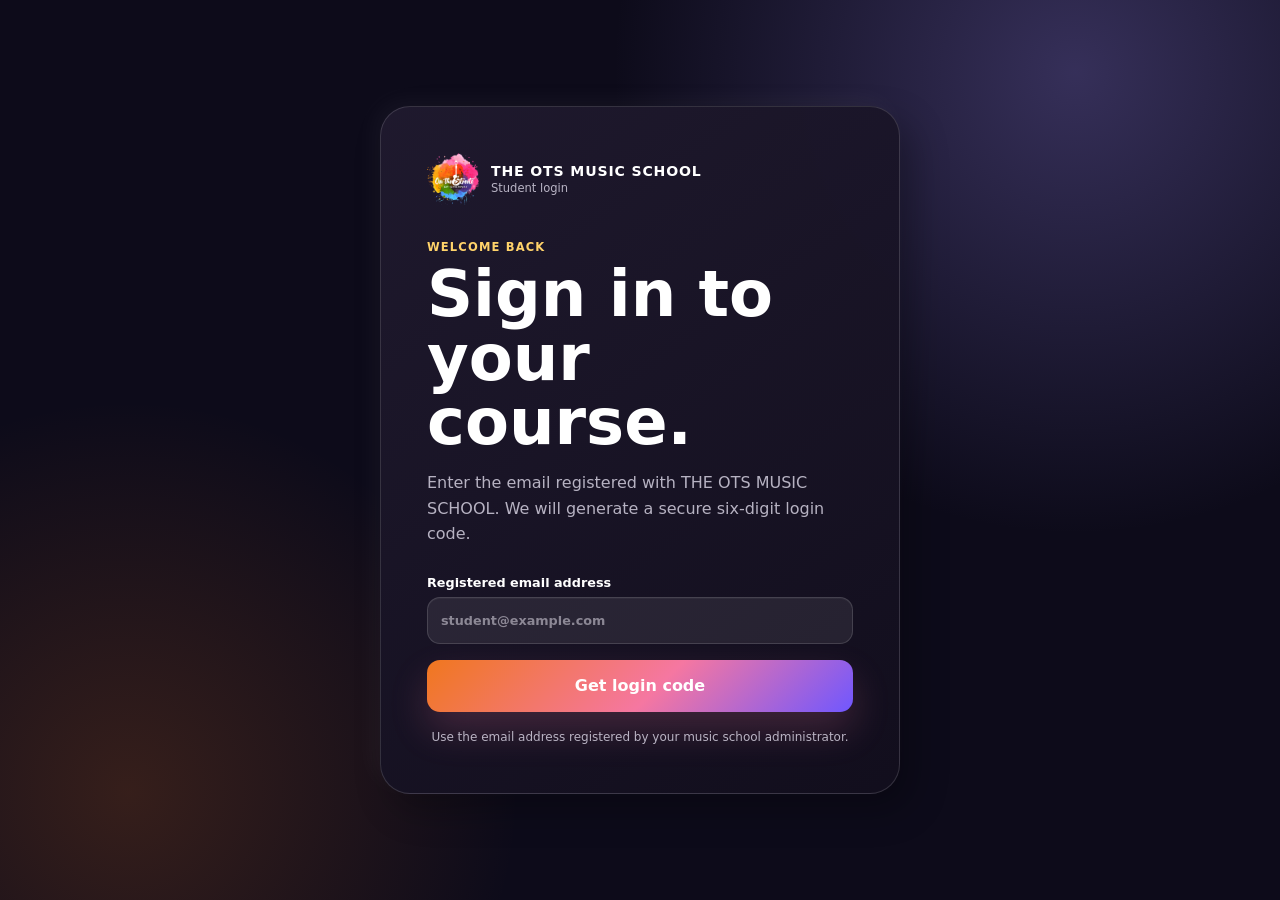
==== commit 0c2ed241: "Add files via upload" ====
--- a/index.html
+++ b/index.html
@@ -3,6 +3,7 @@
 <head>
   <meta charset="utf-8">
   <meta name="viewport" content="width=device-width, initial-scale=1">
+  <meta http-equiv="Content-Security-Policy" content="default-src 'self'; base-uri 'none'; object-src 'none'; script-src 'self'; style-src 'self'; img-src 'self' data: blob:; media-src 'self' blob: https://drive.google.com https://docs.google.com https://*.googleusercontent.com; connect-src 'self' https://music-school-ots.sharoncornerstone56.workers.dev https://school.onthestreets.in; frame-src https://meet.google.com https://drive.google.com https://docs.google.com; worker-src 'self'; manifest-src 'self'; form-action 'self'; upgrade-insecure-requests">
   <meta name="theme-color" content="#111426">
   <meta name="description" content="THE OTS MUSIC SCHOOL guided music learning app">
   <title>THE OTS MUSIC SCHOOL</title>
@@ -12,6 +13,7 @@
   <link rel="apple-touch-icon" sizes="180x180" href="apple-touch-icon.png?v=37">
   <link rel="manifest" href="manifest.webmanifest">
   <link rel="stylesheet" href="styles.css">
+  <link rel="stylesheet" href="guitar-tools.css">
   <link rel="stylesheet" href="guitar-companion.css">
 </head>
 <body>
@@ -101,6 +103,10 @@
         <button class="nav-item" data-view="course">
           <svg viewBox="0 0 24 24" aria-hidden="true"><path d="M5 4h11a3 3 0 0 1 3 3v13H7a3 3 0 0 1-3-3V5a1 1 0 0 1 1-1Zm2 12h9V7H7a1 1 0 0 0-1 1v8.17A3 3 0 0 1 7 16Z"/></svg>
           <span>Course</span>
+        </button>
+        <button class="nav-item" data-view="guitar-lab">
+          <svg viewBox="0 0 24 24" aria-hidden="true"><path d="M7 3v5a5 5 0 0 0 4 4.9V21h2v-8.1A5 5 0 0 0 17 8V3h-2v5a3 3 0 0 1-2 2.83V3h-2v7.83A3 3 0 0 1 9 8V3Z"/></svg>
+          <span>Guitar Lab</span>
         </button>
         <button class="nav-item" data-view="checkin">
           <svg viewBox="0 0 24 24" aria-hidden="true"><path d="M4 6h11a2 2 0 0 1 2 2v1l4-2v10l-4-2v1a2 2 0 0 1-2 2H4a2 2 0 0 1-2-2V8a2 2 0 0 1 2-2Zm2 6 2.5 2.5L14 9l-1.5-1.5-4 4-1-1Z"/></svg>
@@ -229,9 +235,8 @@
               </div>
               <div class="practice-calendar-grid" id="practice-calendar-grid" role="grid" aria-label="Daily practice completion calendar"></div>
               <div class="practice-calendar-footer">
-                <span><i class="calendar-legend is-complete">&#10003;</i> Practiced</span>
-                <span><i class="calendar-legend is-missed">&times;</i> Missed</span>
-                <span><i class="calendar-legend is-paused">P</i> Paused</span>
+                <span><i class="calendar-legend is-complete">&#128293;</i> Practiced</span>
+                <span><i class="calendar-legend is-missed">&#8226;</i> Missed</span>
                 <strong id="practice-calendar-summary">0 practiced, 0 missed</strong>
               </div>
             </div>
@@ -432,6 +437,88 @@
           </div>
 
           <div class="week-list" id="week-list"></div>
+        </section>
+
+        <section class="view guitar-lab-view" id="view-guitar-lab" data-title="Guitar tuner and chords">
+          <div class="page-intro guitar-lab-intro">
+            <div>
+              <p class="eyebrow">GUITAR LAB</p>
+              <h1>Tune up. Shape the chord. Start playing.</h1>
+              <p>Use the microphone tuner for standard E-A-D-G-B-E tuning, then open a chord card to practise accurate finger placement.</p>
+            </div>
+            <span class="guitar-lab-badge">Beginner tools</span>
+          </div>
+
+          <div class="guitar-lab-grid">
+            <section class="panel tuner-card" aria-labelledby="tuner-heading">
+              <div class="section-heading tuner-heading-row">
+                <div>
+                  <p class="eyebrow">LIVE TUNER</p>
+                  <h2 id="tuner-heading">Standard tuning</h2>
+                </div>
+                <span class="tuner-live-pill" id="tuner-live-pill">Mic off</span>
+              </div>
+
+              <div class="tuner-display" id="tuner-display" data-state="idle">
+                <div class="tuner-arc" aria-hidden="true">
+                  <span class="tuner-tick tick-flat">Flat</span>
+                  <span class="tuner-tick tick-centre">In tune</span>
+                  <span class="tuner-tick tick-sharp">Sharp</span>
+                  <span class="tuner-needle" id="tuner-needle"></span>
+                </div>
+                <div class="tuner-note-wrap">
+                  <span class="tuner-note" id="tuner-note">--</span>
+                  <strong id="tuner-string-name">Play one open string</strong>
+                  <small id="tuner-frequency">Waiting for microphone</small>
+                </div>
+              </div>
+
+              <div class="tuner-string-row" id="tuner-string-row" aria-label="Standard guitar strings">
+                <button type="button" data-tuner-string="E2"><strong>E</strong><small>6</small></button>
+                <button type="button" data-tuner-string="A2"><strong>A</strong><small>5</small></button>
+                <button type="button" data-tuner-string="D3"><strong>D</strong><small>4</small></button>
+                <button type="button" data-tuner-string="G3"><strong>G</strong><small>3</small></button>
+                <button type="button" data-tuner-string="B3"><strong>B</strong><small>2</small></button>
+                <button type="button" data-tuner-string="E4"><strong>E</strong><small>1</small></button>
+              </div>
+
+              <p class="tuner-status" id="tuner-status" role="status" aria-live="polite">Tap start, allow microphone access, then pluck one string at a time.</p>
+              <div class="tuner-actions">
+                <button class="button button-primary" id="start-guitar-tuner" type="button">Start tuning</button>
+                <button class="button button-secondary" id="stop-guitar-tuner" type="button" hidden>Stop tuner</button>
+              </div>
+              <p class="guitar-privacy-note">Your sound is analysed only in this browser. It is not recorded, saved or uploaded.</p>
+            </section>
+
+            <section class="panel chord-practice-card" aria-labelledby="chord-practice-heading">
+              <div>
+                <p class="eyebrow">CHORD OF THE MOMENT</p>
+                <h2 id="chord-practice-heading">C major</h2>
+                <p id="chord-practice-copy">Curve your fingers and let every open string ring clearly.</p>
+              </div>
+              <div class="featured-chord" id="featured-chord"></div>
+              <div class="chord-tip" id="chord-tip">
+                <span>Teacher tip</span>
+                <p>Play each string slowly. Adjust only the finger touching a muted string.</p>
+              </div>
+            </section>
+          </div>
+
+          <section class="panel chord-library-panel">
+            <div class="section-heading chord-library-heading">
+              <div>
+                <p class="eyebrow">OPEN CHORD LIBRARY</p>
+                <h2>Eight shapes every beginner needs</h2>
+                <p>Tap a chord to enlarge it. X means mute the string, O means play it open.</p>
+              </div>
+              <div class="chord-filters" role="group" aria-label="Filter chord library">
+                <button class="is-active" type="button" data-chord-filter="all">All</button>
+                <button type="button" data-chord-filter="major">Major</button>
+                <button type="button" data-chord-filter="minor">Minor</button>
+              </div>
+            </div>
+            <div class="chord-library-grid" id="chord-library-grid"></div>
+          </section>
         </section>
 
         <section class="view" id="view-checkin" data-title="Daily practice check-in">
@@ -631,6 +718,10 @@
         <svg viewBox="0 0 24 24" aria-hidden="true"><path d="M5 4h11a3 3 0 0 1 3 3v13H7a3 3 0 0 1-3-3V5a1 1 0 0 1 1-1Zm2 12h9V7H7a1 1 0 0 0-1 1v8.17A3 3 0 0 1 7 16Z"/></svg>
         <span>Course</span>
       </button>
+      <button class="nav-item" data-view="guitar-lab">
+        <svg viewBox="0 0 24 24" aria-hidden="true"><path d="M7 3v5a5 5 0 0 0 4 4.9V21h2v-8.1A5 5 0 0 0 17 8V3h-2v5a3 3 0 0 1-2 2.83V3h-2v7.83A3 3 0 0 1 9 8V3Z"/></svg>
+        <span>Tools</span>
+      </button>
       <button class="nav-item" data-view="checkin">
         <svg viewBox="0 0 24 24" aria-hidden="true"><path d="M4 6h11a2 2 0 0 1 2 2v1l4-2v10l-4-2v1a2 2 0 0 1-2 2H4a2 2 0 0 1-2-2V8a2 2 0 0 1 2-2Zm2 6 2.5 2.5L14 9l-1.5-1.5-4 4-1-1Z"/></svg>
         <span>Check-in</span>
@@ -739,6 +830,7 @@
   <div class="toast" id="toast" role="status" aria-live="polite"></div>
 
   <script src="guitar-companion.js"></script>
-  <script src="app.js"></script>
+  <script src="guitar-tools.js"></script>
+  <script src="app.js?v=50"></script>
 </body>
 </html>
--- a/styles.css
+++ b/styles.css
@@ -4664,11 +4664,9 @@
 .practice-calendar-day small { position: absolute; top: 6px; left: 8px; color: rgba(244, 240, 255, 0.58); font-size: 0.63rem; }
 .practice-calendar-day strong { color: #ffffff; font-size: 1.35rem; line-height: 1; }
 .practice-calendar-day.is-complete { border-color: rgba(25, 230, 140, 0.36); background: rgba(25, 230, 140, 0.13); box-shadow: inset 0 0 22px rgba(25, 230, 140, 0.08); }
-.practice-calendar-day.is-complete strong { color: #6fffc3; }
+.practice-calendar-day.is-complete strong { font-family: "Apple Color Emoji", "Segoe UI Emoji", sans-serif; filter: drop-shadow(0 0 7px rgba(255, 126, 34, 0.42)); }
 .practice-calendar-day.is-missed { border-color: rgba(255, 91, 119, 0.34); background: rgba(255, 91, 119, 0.11); }
-.practice-calendar-day.is-missed strong { color: #ff7890; }
-.practice-calendar-day.is-paused { border-color: rgba(255, 194, 94, 0.3); background: rgba(255, 194, 94, 0.1); }
-.practice-calendar-day.is-paused strong { color: #ffd17a; font-size: 0.82rem; }
+.practice-calendar-day.is-missed strong { color: #ff7890; font-size: 2rem; }
 .practice-calendar-day.is-today { border-color: rgba(112, 87, 255, 0.8); box-shadow: inset 0 0 0 1px rgba(112, 87, 255, 0.45), 0 0 24px rgba(112, 87, 255, 0.16); }
 .practice-calendar-day.is-inactive { opacity: 0.3; }
 .practice-calendar-day.is-empty { min-height: 0; border: 0; background: transparent; }
@@ -4686,9 +4684,8 @@
 .practice-calendar-footer span { display: inline-flex; align-items: center; gap: 6px; }
 .practice-calendar-footer strong { margin-left: auto; color: #ffffff; }
 .calendar-legend { display: inline-grid; width: 22px; height: 22px; place-items: center; border-radius: 7px; font-style: normal; font-weight: 900; }
-.calendar-legend.is-complete { background: rgba(25, 230, 140, 0.16); color: #6fffc3; }
-.calendar-legend.is-missed { background: rgba(255, 91, 119, 0.14); color: #ff7890; }
-.calendar-legend.is-paused { background: rgba(255, 194, 94, 0.14); color: #ffd17a; }
+.calendar-legend.is-complete { background: rgba(25, 230, 140, 0.16); font-family: "Apple Color Emoji", "Segoe UI Emoji", sans-serif; }
+.calendar-legend.is-missed { background: rgba(255, 91, 119, 0.14); color: #ff7890; font-size: 1.35rem; }
 
 /* Liquid-glass mobile placement. Desktop styling remains unchanged. */
 @media (max-width: 780px) {
--- a/guitar-tools.css
+++ b/guitar-tools.css
@@ -0,0 +1,376 @@
+.guitar-lab-view {
+  --lab-violet: #7657ff;
+  --lab-pink: #f577a1;
+  --lab-orange: #f0771e;
+  --lab-mint: #68f4cf;
+  --lab-panel: rgba(24, 19, 43, 0.86);
+}
+
+.guitar-lab-intro {
+  padding: 30px 32px;
+  border: 1px solid rgba(255, 255, 255, 0.13);
+  border-radius: 30px;
+  background:
+    radial-gradient(circle at 90% 20%, rgba(104, 244, 207, 0.12), transparent 27%),
+    radial-gradient(circle at 12% 90%, rgba(240, 119, 30, 0.16), transparent 34%),
+    linear-gradient(135deg, rgba(42, 32, 70, 0.96), rgba(21, 17, 40, 0.94));
+  box-shadow: 0 25px 70px rgba(6, 4, 18, 0.28);
+}
+
+.guitar-lab-intro > div { max-width: 820px; }
+.guitar-lab-intro h1 { max-width: 780px; }
+
+.guitar-lab-badge {
+  display: inline-flex;
+  align-items: center;
+  min-height: 40px;
+  padding: 0 16px;
+  border: 1px solid rgba(104, 244, 207, 0.3);
+  border-radius: 999px;
+  background: rgba(104, 244, 207, 0.11);
+  color: #9effe4;
+  font-size: 0.8rem;
+  font-weight: 900;
+  white-space: nowrap;
+}
+
+.guitar-lab-grid {
+  display: grid;
+  grid-template-columns: minmax(0, 1.06fr) minmax(320px, 0.94fr);
+  gap: 22px;
+  margin-top: 22px;
+}
+
+.tuner-card,
+.chord-practice-card,
+.chord-library-panel {
+  border: 1px solid rgba(255, 255, 255, 0.13);
+  background:
+    linear-gradient(145deg, rgba(255, 255, 255, 0.065), transparent 58%),
+    var(--lab-panel);
+  box-shadow: inset 0 1px 0 rgba(255, 255, 255, 0.1), 0 22px 55px rgba(6, 4, 18, 0.24);
+}
+
+.tuner-card { min-width: 0; }
+.tuner-heading-row { align-items: start; }
+
+.tuner-live-pill {
+  display: inline-flex;
+  align-items: center;
+  gap: 7px;
+  padding: 7px 11px;
+  border: 1px solid rgba(255, 255, 255, 0.12);
+  border-radius: 999px;
+  background: rgba(255, 255, 255, 0.06);
+  color: rgba(244, 240, 255, 0.68);
+  font-size: 0.7rem;
+  font-weight: 900;
+}
+
+.tuner-live-pill::before {
+  width: 7px;
+  height: 7px;
+  border-radius: 50%;
+  background: #837b98;
+  content: "";
+}
+
+.tuner-live-pill.is-live {
+  border-color: rgba(104, 244, 207, 0.3);
+  background: rgba(104, 244, 207, 0.1);
+  color: #9effe4;
+}
+
+.tuner-live-pill.is-live::before {
+  background: var(--lab-mint);
+  box-shadow: 0 0 12px rgba(104, 244, 207, 0.85);
+  animation: tuner-live-pulse 1.4s ease-in-out infinite;
+}
+
+.tuner-display {
+  position: relative;
+  display: grid;
+  min-height: 310px;
+  place-items: center;
+  margin: 20px 0 14px;
+  overflow: hidden;
+  border: 1px solid rgba(255, 255, 255, 0.1);
+  border-radius: 28px;
+  background:
+    radial-gradient(circle at 50% 68%, rgba(118, 87, 255, 0.23), transparent 39%),
+    linear-gradient(180deg, rgba(8, 7, 20, 0.42), rgba(8, 7, 20, 0.74));
+}
+
+.tuner-display::after {
+  position: absolute;
+  right: 12%;
+  bottom: -42%;
+  width: 44%;
+  aspect-ratio: 1;
+  border: 1px solid rgba(245, 119, 161, 0.15);
+  border-radius: 50%;
+  content: "";
+}
+
+.tuner-arc {
+  position: absolute;
+  top: 25px;
+  left: 50%;
+  width: min(390px, 84%);
+  height: 160px;
+  overflow: hidden;
+  border-top: 12px solid rgba(255, 255, 255, 0.12);
+  border-radius: 50% 50% 0 0;
+  transform: translateX(-50%);
+}
+
+.tuner-arc::before {
+  position: absolute;
+  top: -12px;
+  left: 35%;
+  width: 30%;
+  height: 12px;
+  border-radius: 99px;
+  background: rgba(104, 244, 207, 0.4);
+  box-shadow: 0 0 22px rgba(104, 244, 207, 0.25);
+  content: "";
+}
+
+.tuner-tick {
+  position: absolute;
+  top: 18px;
+  color: rgba(244, 240, 255, 0.52);
+  font-size: 0.65rem;
+  font-weight: 900;
+  text-transform: uppercase;
+  letter-spacing: 0.08em;
+}
+
+.tick-flat { left: 2px; }
+.tick-centre { left: 50%; color: #a4ffe8; transform: translateX(-50%); }
+.tick-sharp { right: 2px; }
+
+.tuner-needle {
+  --tuner-cents: 0;
+  position: absolute;
+  bottom: 0;
+  left: 50%;
+  z-index: 2;
+  width: 3px;
+  height: 112px;
+  border-radius: 99px;
+  background: linear-gradient(180deg, #fff, var(--lab-pink));
+  box-shadow: 0 0 18px rgba(245, 119, 161, 0.65);
+  transform: translateX(-50%) rotate(calc(var(--tuner-cents) * 0.8deg));
+  transform-origin: 50% 100%;
+  transition: transform 130ms ease-out, background 180ms ease;
+}
+
+.tuner-needle::after {
+  position: absolute;
+  bottom: -9px;
+  left: 50%;
+  width: 19px;
+  height: 19px;
+  border-radius: 50%;
+  background: #fff;
+  box-shadow: 0 0 20px rgba(255, 255, 255, 0.72);
+  content: "";
+  transform: translateX(-50%);
+}
+
+.tuner-note-wrap {
+  position: relative;
+  z-index: 3;
+  display: grid;
+  justify-items: center;
+  align-self: end;
+  margin-bottom: 28px;
+  text-align: center;
+}
+
+.tuner-note {
+  display: grid;
+  width: 88px;
+  height: 88px;
+  place-items: center;
+  margin-bottom: 10px;
+  border: 1px solid rgba(255, 255, 255, 0.16);
+  border-radius: 50%;
+  background: linear-gradient(145deg, rgba(240, 119, 30, 0.95), rgba(118, 87, 255, 0.94));
+  box-shadow: 0 18px 45px rgba(118, 87, 255, 0.35);
+  color: white;
+  font-size: 3rem;
+  font-weight: 950;
+}
+
+.tuner-note-wrap strong { color: #fff; font-size: 1rem; }
+.tuner-note-wrap small { margin-top: 4px; color: rgba(244, 240, 255, 0.58); }
+.tuner-display[data-state="in-tune"] .tuner-note { background: linear-gradient(145deg, #16d994, #5ae9d3); color: #081713; box-shadow: 0 18px 48px rgba(22, 217, 148, 0.35); }
+.tuner-display[data-state="in-tune"] .tuner-needle { background: #8effdf; box-shadow: 0 0 22px rgba(104, 244, 207, 0.9); }
+.tuner-display[data-state="error"] .tuner-note { background: linear-gradient(145deg, #cc4059, #f577a1); }
+
+.tuner-string-row {
+  display: grid;
+  grid-template-columns: repeat(6, minmax(0, 1fr));
+  gap: 8px;
+}
+
+.tuner-string-row button {
+  display: grid;
+  min-width: 0;
+  min-height: 56px;
+  place-items: center;
+  gap: 0;
+  border: 1px solid rgba(255, 255, 255, 0.12);
+  border-radius: 15px;
+  background: rgba(255, 255, 255, 0.055);
+  color: rgba(244, 240, 255, 0.68);
+  cursor: pointer;
+  transition: border-color 160ms ease, background 160ms ease, transform 160ms ease;
+}
+
+.tuner-string-row button:hover,
+.tuner-string-row button:focus-visible,
+.tuner-string-row button.is-selected { border-color: rgba(245, 119, 161, 0.54); background: rgba(245, 119, 161, 0.12); color: #fff; transform: translateY(-2px); }
+.tuner-string-row button.is-detected { border-color: rgba(104, 244, 207, 0.55); background: rgba(104, 244, 207, 0.13); color: #a4ffe8; box-shadow: 0 0 20px rgba(104, 244, 207, 0.12); }
+.tuner-string-row strong { font-size: 1.1rem; }
+.tuner-string-row small { color: inherit; font-size: 0.62rem; }
+
+.tuner-status {
+  min-height: 45px;
+  margin: 14px 0 0;
+  color: rgba(244, 240, 255, 0.76);
+  font-size: 0.85rem;
+  line-height: 1.5;
+}
+
+.tuner-actions { display: grid; grid-template-columns: 1fr; margin-top: 8px; }
+.guitar-privacy-note { margin: 12px 0 0; color: rgba(244, 240, 255, 0.48); font-size: 0.72rem; line-height: 1.45; }
+
+.chord-practice-card {
+  display: grid;
+  align-content: start;
+  overflow: hidden;
+  background:
+    radial-gradient(circle at 50% 44%, rgba(118, 87, 255, 0.2), transparent 40%),
+    linear-gradient(145deg, rgba(255, 255, 255, 0.065), transparent 58%),
+    var(--lab-panel);
+}
+
+.chord-practice-card > div:first-child { text-align: center; }
+.chord-practice-card h2 { font-size: clamp(1.65rem, 3vw, 2.25rem); }
+.chord-practice-card > div:first-child p:last-child { max-width: 430px; margin: 8px auto 0; color: rgba(244, 240, 255, 0.64); }
+.featured-chord { display: grid; place-items: center; min-height: 330px; }
+
+.chord-diagram {
+  display: block;
+  width: 100%;
+  max-width: 210px;
+  height: auto;
+  overflow: visible;
+}
+
+.chord-diagram.is-featured { width: min(290px, 76%); max-width: 290px; filter: drop-shadow(0 22px 24px rgba(6, 4, 18, 0.42)); }
+.chord-grid-lines line { stroke: rgba(248, 245, 255, 0.8); stroke-width: 2.2; }
+.chord-grid-lines .chord-nut { stroke: #fff; stroke-width: 9; stroke-linecap: round; }
+.chord-open-marker { fill: #f7a33f; font: 900 17px/1 system-ui, sans-serif; text-anchor: middle; dominant-baseline: central; }
+.chord-open-circle { fill: none; stroke: #f7a33f; stroke-width: 4; }
+.chord-finger circle { fill: #f59a3d; stroke: rgba(255, 255, 255, 0.2); stroke-width: 2; }
+.chord-finger text { fill: #171126; font: 950 14px/1 system-ui, sans-serif; text-anchor: middle; dominant-baseline: central; }
+.chord-diagram-name { fill: #fff; font: 950 24px/1 system-ui, sans-serif; text-anchor: middle; }
+
+.chord-tip {
+  padding: 16px 18px;
+  border: 1px solid rgba(240, 119, 30, 0.2);
+  border-radius: 18px;
+  background: rgba(240, 119, 30, 0.08);
+}
+.chord-tip span { color: #ffb45f; font-size: 0.66rem; font-weight: 950; letter-spacing: 0.12em; text-transform: uppercase; }
+.chord-tip p { margin: 5px 0 0; color: rgba(248, 245, 255, 0.78); font-size: 0.82rem; line-height: 1.5; }
+
+.chord-library-panel { margin-top: 22px; }
+.chord-library-heading { align-items: end; gap: 18px; }
+.chord-library-heading p:last-child { max-width: 650px; margin-top: 6px; color: rgba(244, 240, 255, 0.58); }
+.chord-filters { display: flex; gap: 7px; padding: 5px; border: 1px solid rgba(255, 255, 255, 0.1); border-radius: 14px; background: rgba(255, 255, 255, 0.045); }
+.chord-filters button { min-height: 35px; padding: 0 13px; border: 0; border-radius: 10px; background: transparent; color: rgba(244, 240, 255, 0.58); font-size: 0.72rem; font-weight: 900; cursor: pointer; }
+.chord-filters button.is-active { background: linear-gradient(135deg, rgba(240, 119, 30, 0.9), rgba(245, 119, 161, 0.85)); color: #fff; }
+
+.chord-library-grid {
+  display: grid;
+  grid-template-columns: repeat(4, minmax(0, 1fr));
+  gap: 14px;
+  margin-top: 22px;
+}
+
+.chord-card {
+  display: grid;
+  min-width: 0;
+  justify-items: center;
+  padding: 18px 12px 14px;
+  border: 1px solid rgba(255, 255, 255, 0.1);
+  border-radius: 22px;
+  background: linear-gradient(145deg, rgba(255, 255, 255, 0.07), rgba(255, 255, 255, 0.025));
+  color: #fff;
+  cursor: pointer;
+  transition: transform 180ms ease, border-color 180ms ease, background 180ms ease, box-shadow 180ms ease;
+}
+
+.chord-card:hover,
+.chord-card:focus-visible { border-color: rgba(245, 119, 161, 0.38); background: rgba(245, 119, 161, 0.075); transform: translateY(-4px); }
+.chord-card.is-selected { border-color: rgba(104, 244, 207, 0.42); background: rgba(104, 244, 207, 0.06); box-shadow: 0 14px 35px rgba(104, 244, 207, 0.08); }
+.chord-card .chord-diagram { max-width: 145px; }
+.chord-card > span { display: grid; justify-items: center; gap: 3px; margin-top: 4px; }
+.chord-card > span strong { font-size: 0.9rem; }
+.chord-card > span small { color: rgba(244, 240, 255, 0.44); font-size: 0.64rem; letter-spacing: 0.08em; }
+
+@keyframes tuner-live-pulse {
+  50% { opacity: 0.45; transform: scale(0.78); }
+}
+
+@media (max-width: 1120px) {
+  .guitar-lab-grid { grid-template-columns: 1fr; }
+  .chord-practice-card { grid-template-columns: minmax(0, 0.82fr) minmax(280px, 1.18fr); align-items: center; gap: 20px; }
+  .chord-practice-card .chord-tip { grid-column: 1 / -1; }
+  .chord-library-grid { grid-template-columns: repeat(3, minmax(0, 1fr)); }
+}
+
+@media (max-width: 780px) {
+  .bottom-nav { grid-template-columns: repeat(6, minmax(0, 1fr)); }
+  .bottom-nav .nav-item span { font-size: 0.55rem; }
+  .guitar-lab-intro { padding: 24px 20px; border-radius: 24px; }
+  .guitar-lab-intro { align-items: start; }
+  .guitar-lab-badge { min-height: 34px; padding: 0 12px; font-size: 0.68rem; }
+  .guitar-lab-grid { gap: 14px; margin-top: 14px; }
+  .tuner-card,
+  .chord-practice-card,
+  .chord-library-panel { border-radius: 24px; }
+  .tuner-display { min-height: 280px; border-radius: 23px; }
+  .tuner-note { width: 76px; height: 76px; font-size: 2.5rem; }
+  .tuner-arc { top: 24px; height: 142px; }
+  .tuner-needle { height: 98px; }
+  .chord-practice-card { display: grid; grid-template-columns: 1fr; gap: 0; }
+  .featured-chord { min-height: 290px; }
+  .chord-library-heading { align-items: start; }
+  .chord-filters { width: 100%; }
+  .chord-filters button { flex: 1; }
+  .chord-library-grid { grid-template-columns: repeat(2, minmax(0, 1fr)); gap: 10px; }
+  .chord-card { padding: 13px 7px 12px; border-radius: 18px; }
+  .chord-card .chord-diagram { max-width: 130px; }
+}
+
+@media (max-width: 390px) {
+  .bottom-nav .nav-item { min-height: 52px; }
+  .bottom-nav .nav-item svg { width: 18px; height: 18px; }
+  .bottom-nav .nav-item span { font-size: 0.5rem; }
+  .tuner-string-row { gap: 5px; }
+  .tuner-string-row button { min-height: 50px; border-radius: 12px; }
+  .chord-card .chord-diagram { max-width: 118px; }
+}
+
+@media (prefers-reduced-motion: reduce) {
+  .tuner-live-pill.is-live::before { animation: none; }
+  .tuner-needle,
+  .chord-card,
+  .tuner-string-row button { transition: none; }
+}
